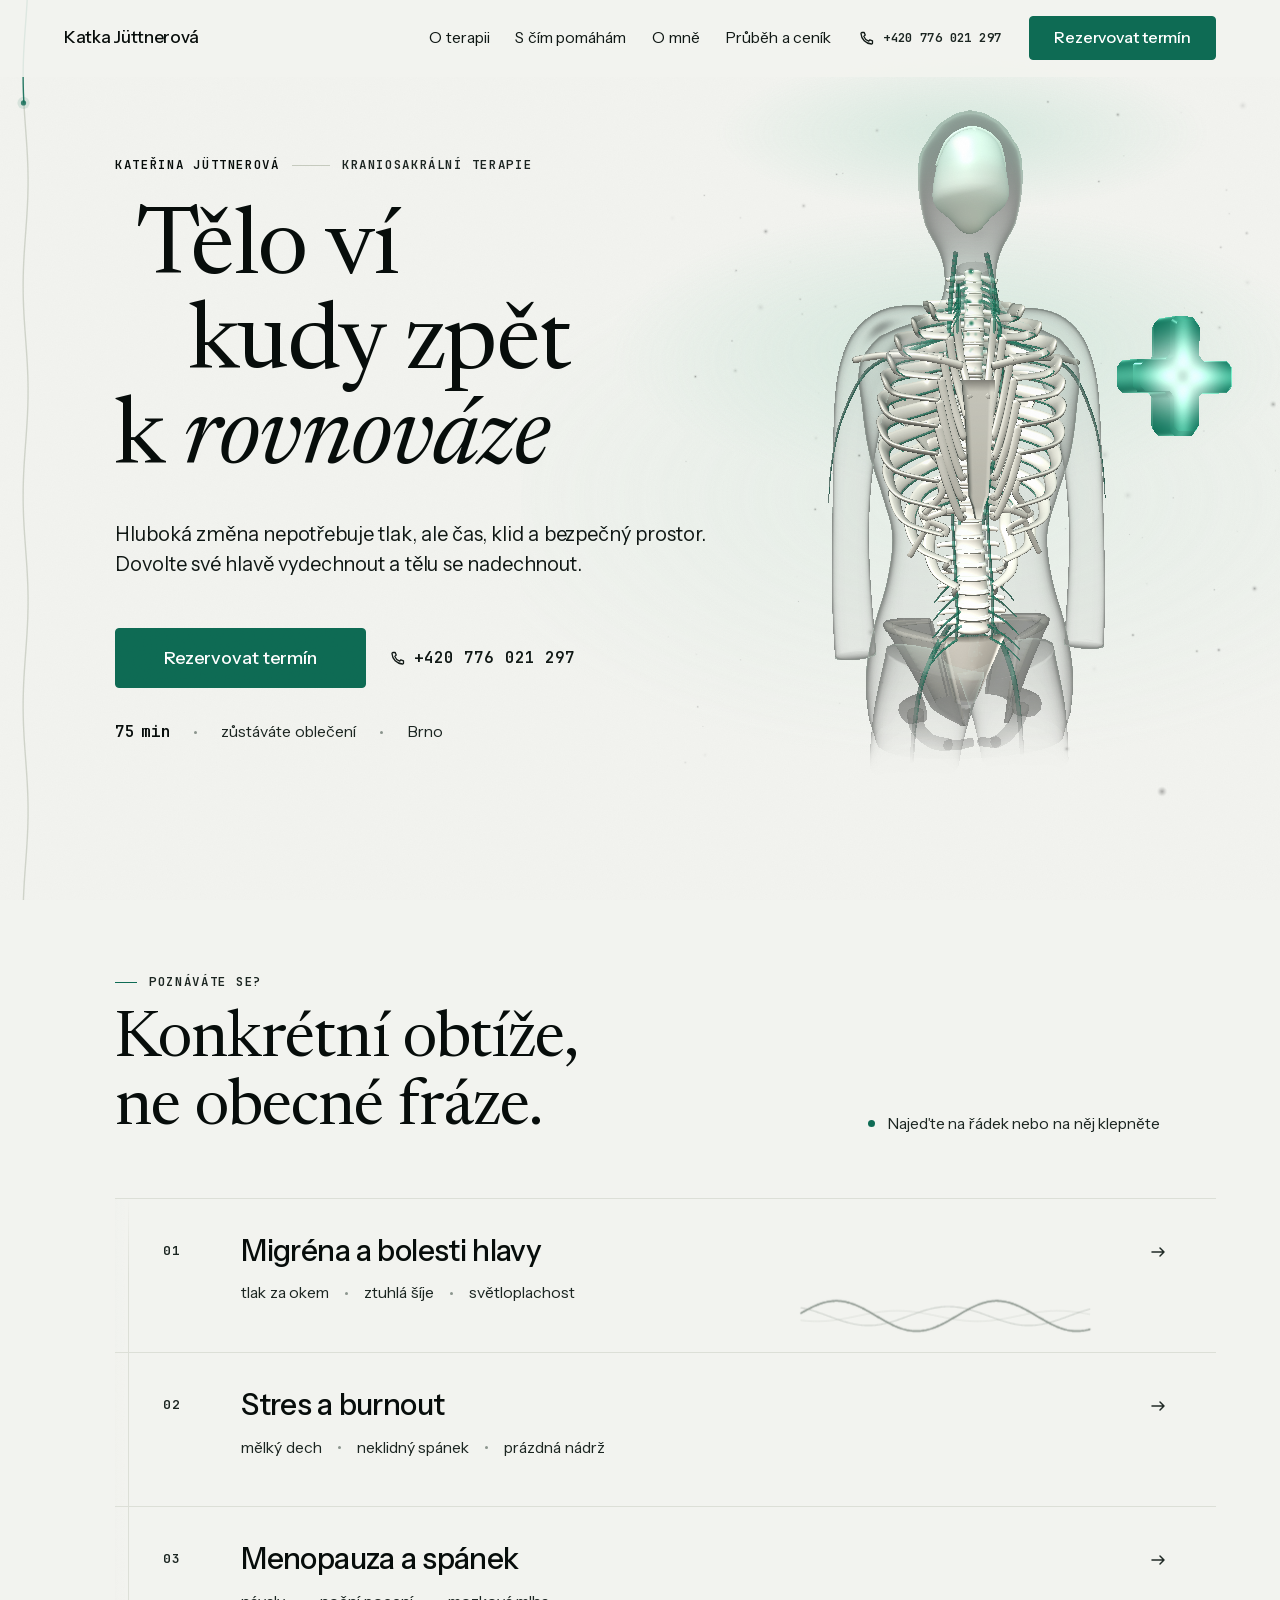
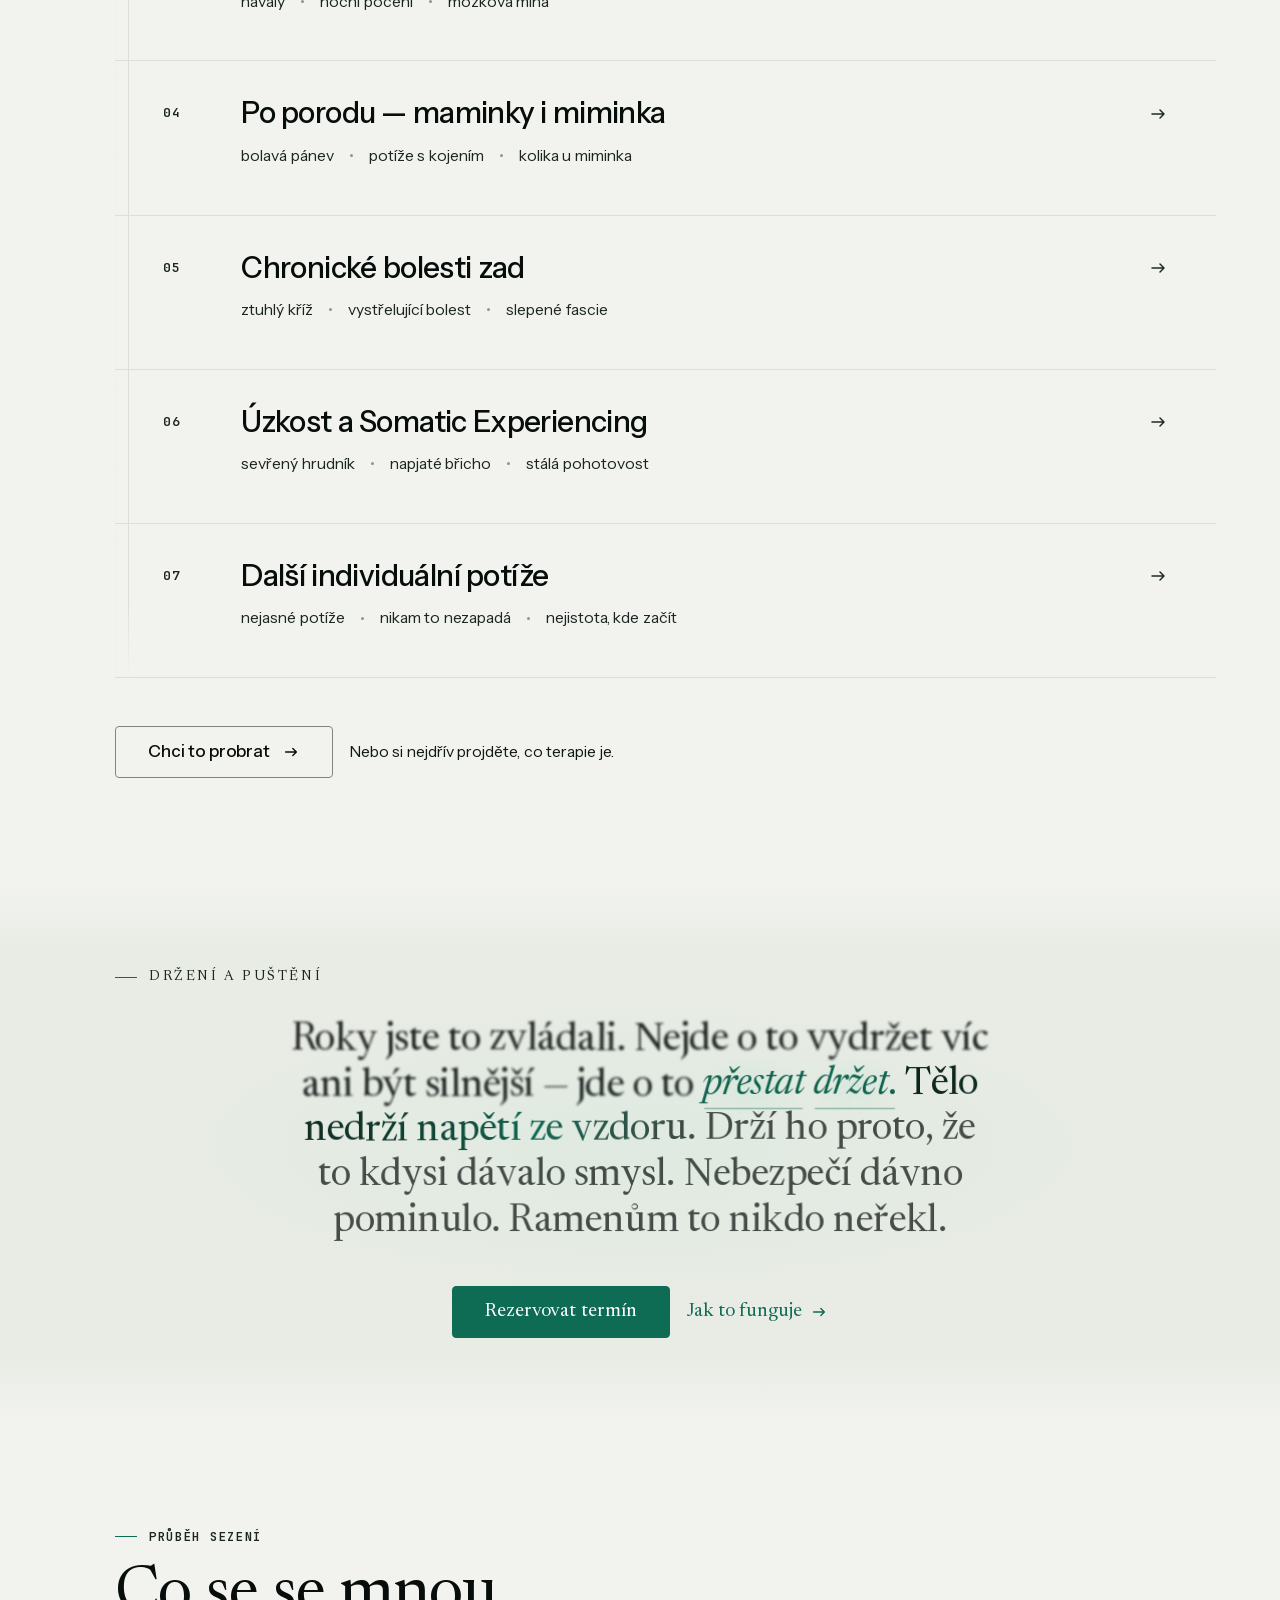
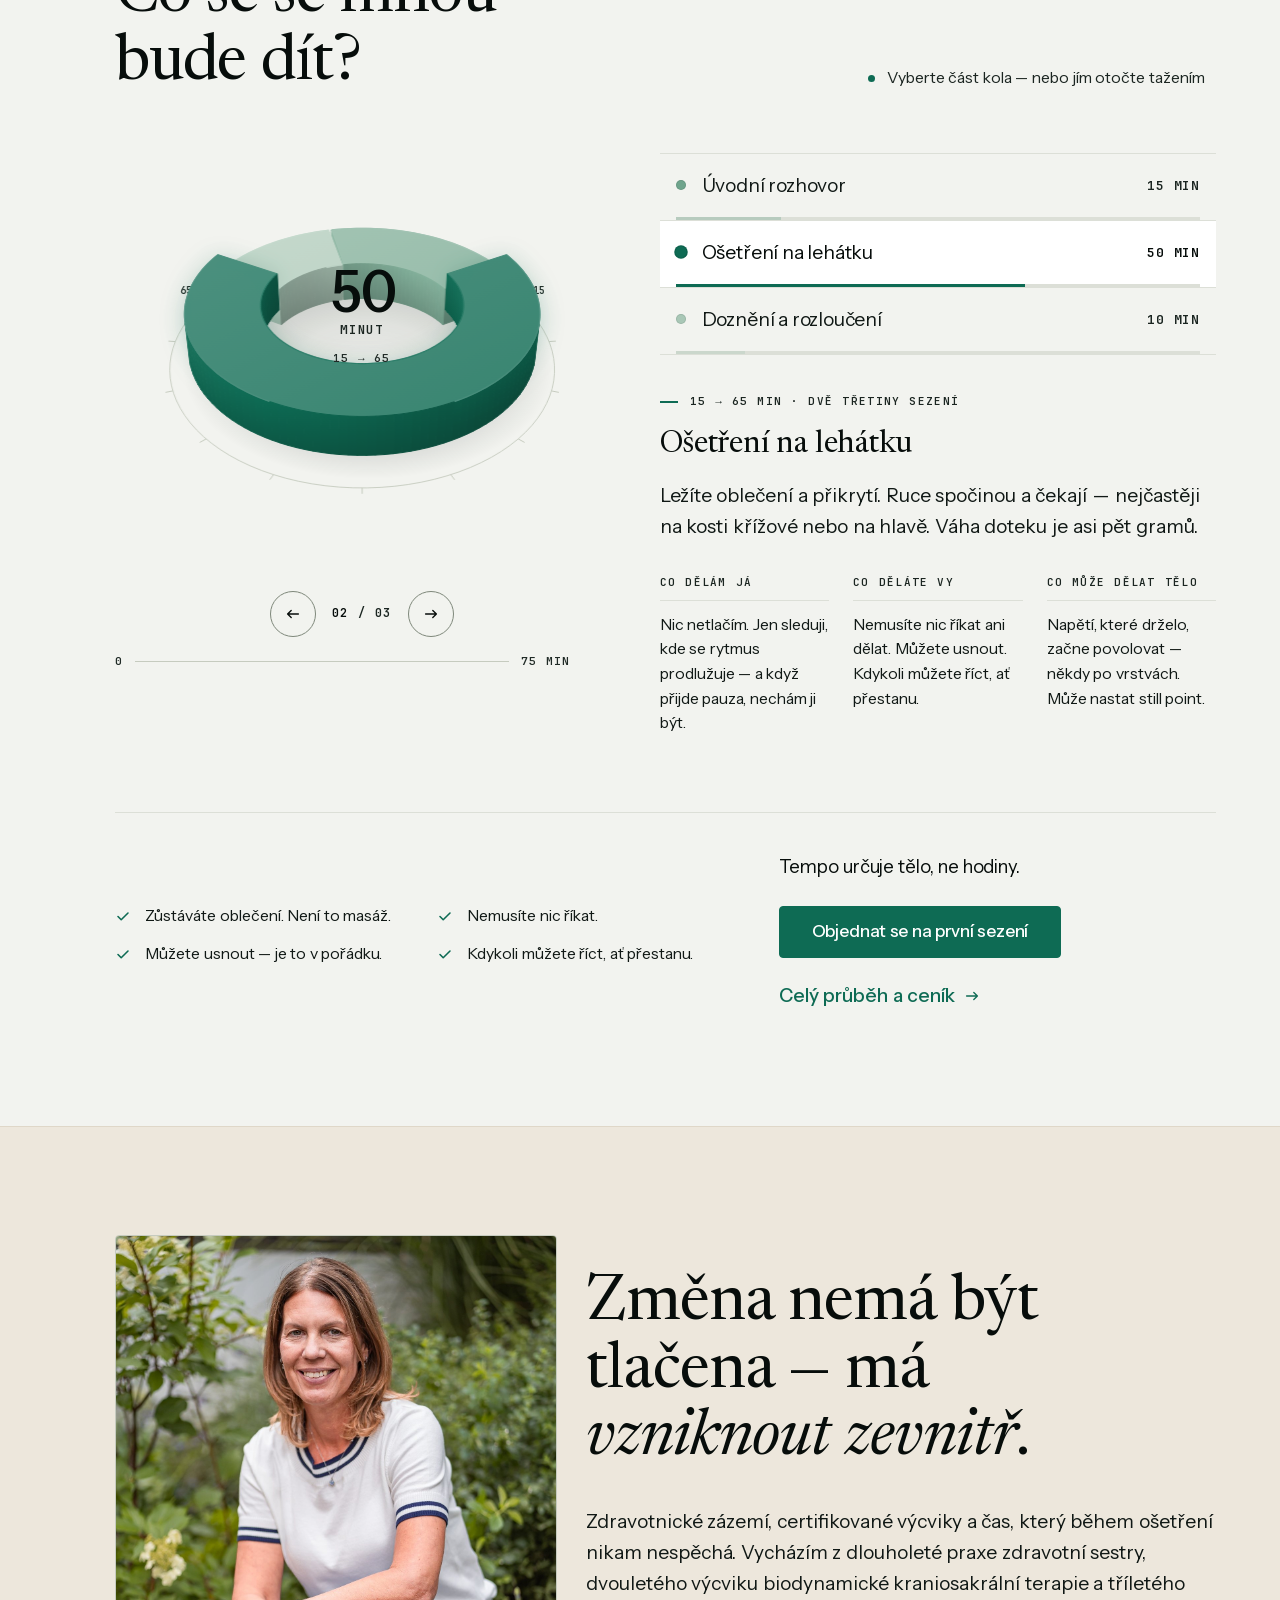
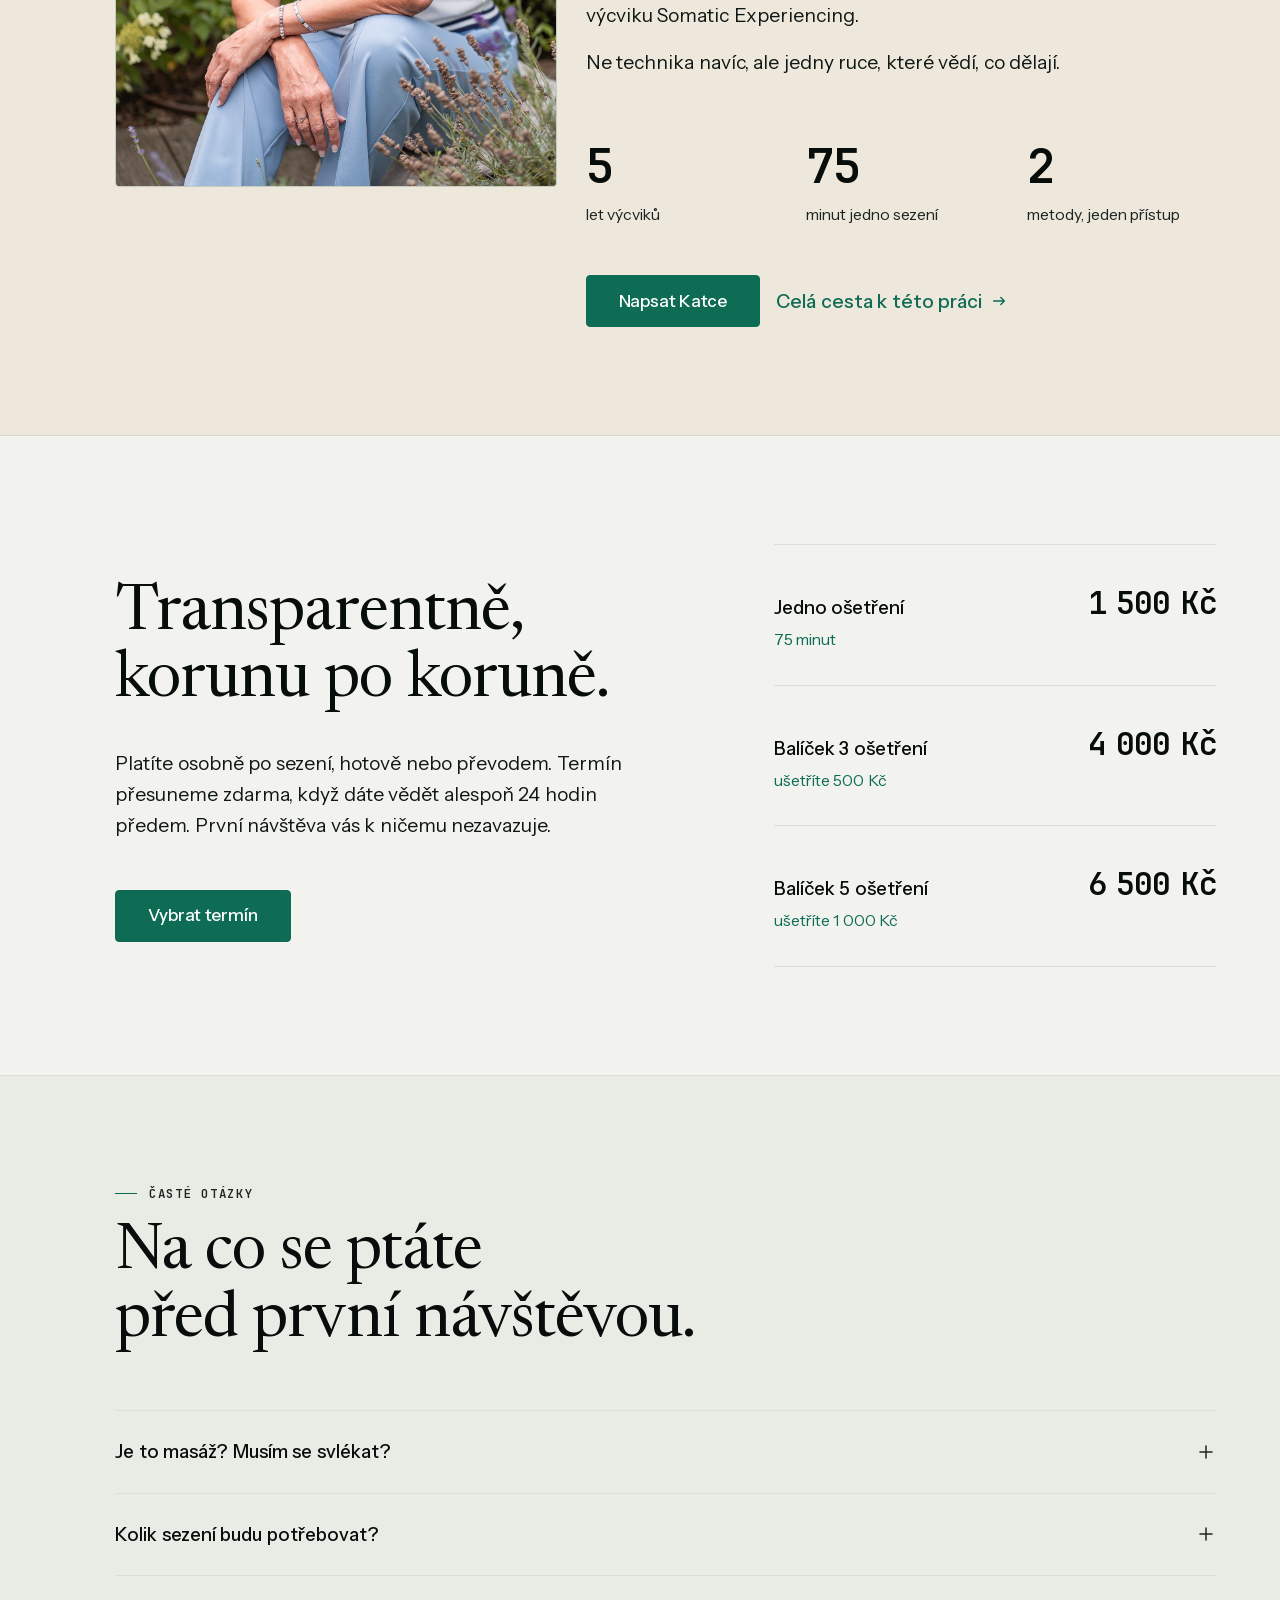
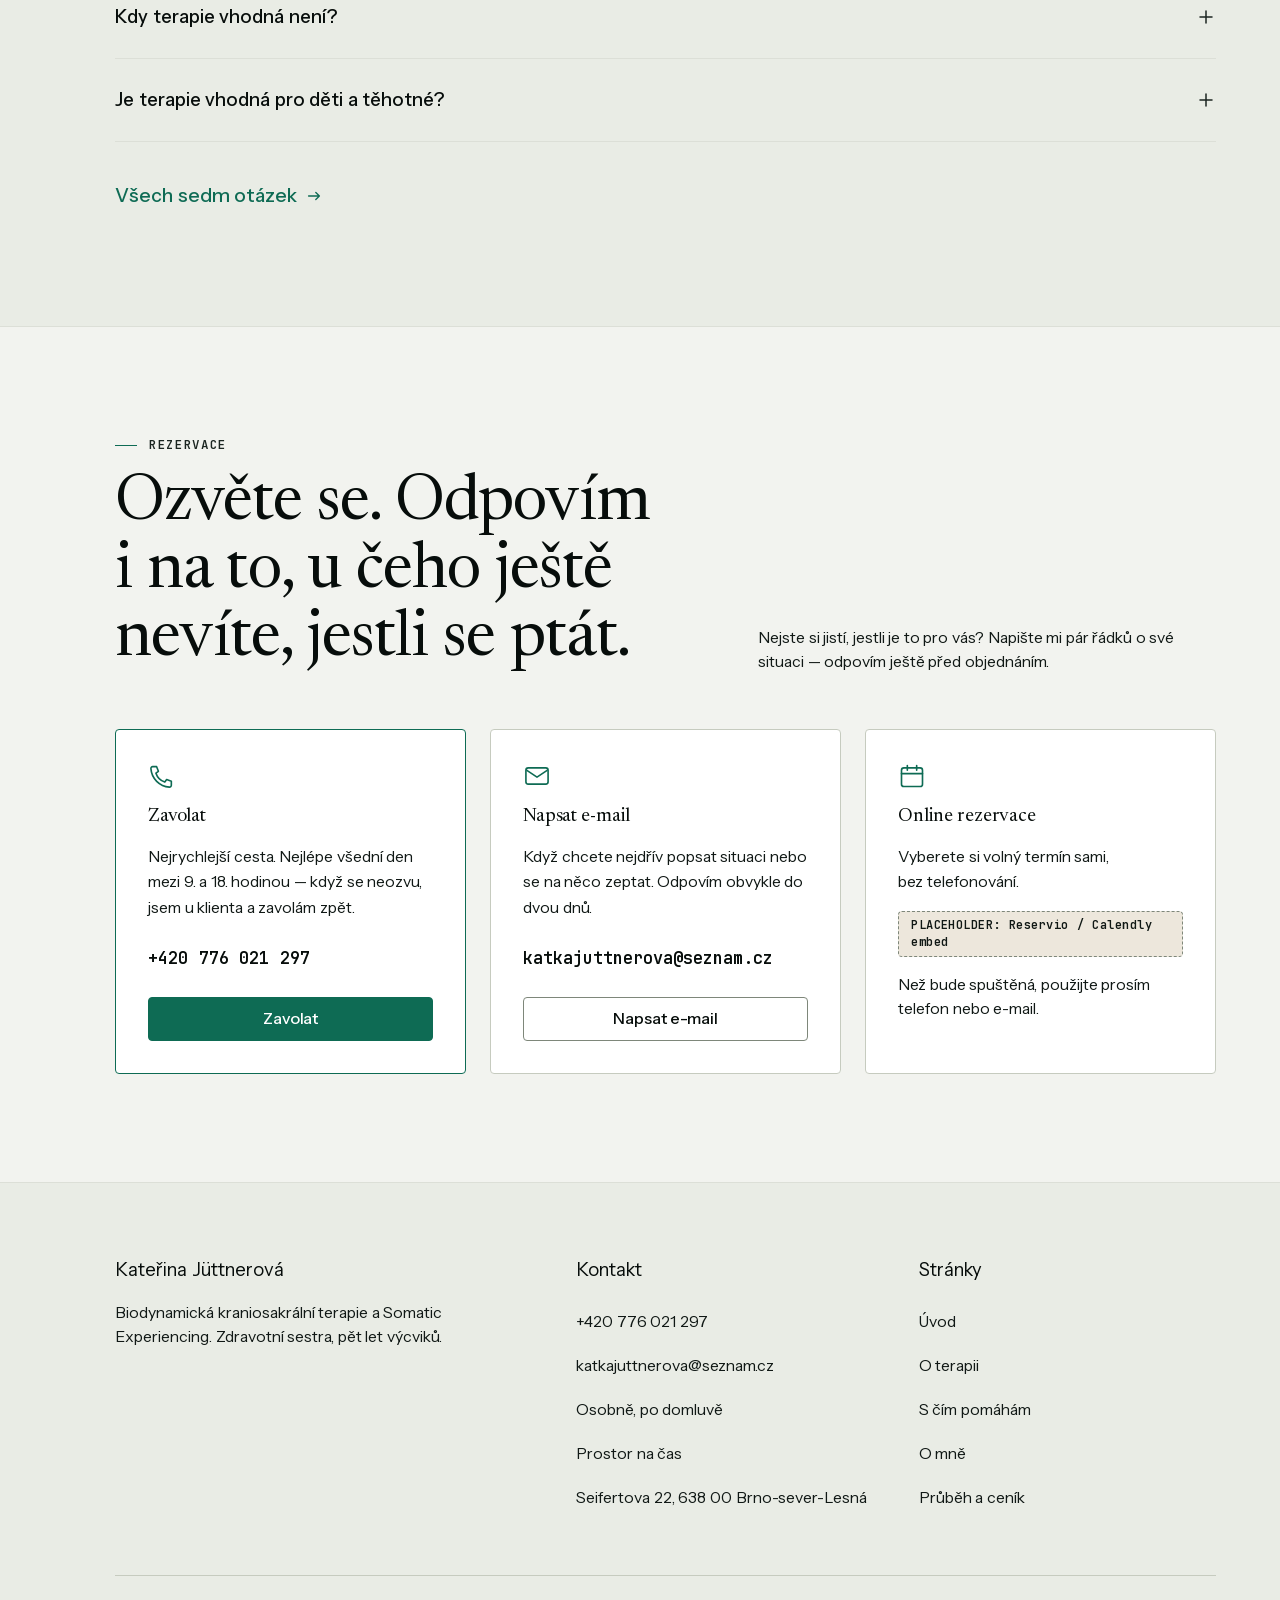
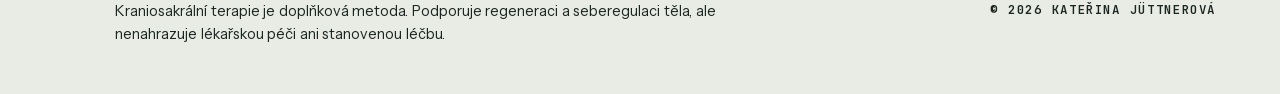
==== index.html @ 8b29a61a "popis změny" ====
<!doctype html>
<html lang="cs" class="no-js">
<head>
<meta charset="utf-8">
<meta name="viewport" content="width=device-width, initial-scale=1, viewport-fit=cover">
<title>Kraniosakrální terapie Brno — Kateřina Jüttnerová</title>
<meta name="description" content="Jemná kraniosakrální terapie a Somatic Experiencing. Zdravotní sestra s pětiletým výcvikem. 75 minut, 1 500 Kč, zůstáváte oblečení. Brno a okolí.">
<link rel="canonical" href="https://www.example.cz/">
<meta name="theme-color" content="#F2F3EF">

<meta property="og:type" content="website">
<meta property="og:locale" content="cs_CZ">
<meta property="og:title" content="Kraniosakrální terapie — Kateřina Jüttnerová">
<meta property="og:description" content="Jemná podpora nervového systému. 75 minut, v oblečení, bez spěchu. Zdravotnické zázemí a pět let výcviků.">
<meta property="og:image" content="assets/og.png">
<meta property="og:url" content="https://www.example.cz/">
<meta name="twitter:card" content="summary_large_image">

<link rel="icon" href="assets/favicon.svg" type="image/svg+xml">
<link rel="apple-touch-icon" href="assets/apple-touch-icon.png">

<link rel="preload" href="fonts/instrumentsans-var.woff2" as="font" type="font/woff2" crossorigin>
<link rel="preload" href="fonts/newsreader.woff2" as="font" type="font/woff2" crossorigin>
<!-- Postava v hero sekci stojí v prvním pohledu, takže se její
     dva skripty stahují už při parsování hlavičky — spustí je
     core.js hned (window.KJ_EAGER), ne až s ostatními moduly. -->
<link rel="preload" href="js/webgl/anatomy-mesh.js" as="script">
<link rel="preload" href="js/webgl/anatomy-3d.js" as="script">
<link rel="stylesheet" href="css/tokens.css">
<link rel="stylesheet" href="css/base.css">
<link rel="stylesheet" href="css/layout.css">
<link rel="stylesheet" href="css/components.css">
<link rel="stylesheet" href="css/modules.css">
<link rel="stylesheet" href="css/_l1.css">
<link rel="stylesheet" href="css/_l2.css">
<link rel="stylesheet" href="css/_l3.css">
<link rel="stylesheet" href="css/_l4.css">
<link rel="stylesheet" href="css/_l5.css">
<link rel="stylesheet" href="css/_l6.css">

<script>/* Skrytí pro animaci nasazujeme jen tam, kde je čím animovat.
   Když uživatel nechce pohyb, obsah se nikdy neskryje.
   Pojistka: kdyby se core.js nenačetl nebo cokoli spadlo,
   po 2 s masku strhneme natvrdo. Web bez efektu je pořád web,
   web bez textu není nic. core.js pojistku převezme. */
if(!matchMedia("(prefers-reduced-motion: reduce)").matches){
  document.documentElement.classList.add("js-anim");
  window.__kjRevealGuard=setTimeout(function(){document.documentElement.classList.remove("js-anim")},2000);
}</script>

<script>/* HERO: ŽÁDNÁ ZÁLOŽNÍ KRESBA V PRVNÍ VTEŘINĚ.
   V plátně hero sekce leží dvě verze postavy: prostorová (WebGL)
   a plochá kreslená (assets/nerve-figure.svg) pro prohlížeče
   bez WebGL a pro režim „omezit pohyb“. Kreslená je v HTML
   proto, aby stránka nikdy nebyla prázdná — jenže se tím taky
   stihla ukázat dřív, než se scéna rozběhla, a návštěvník
   viděl na první vteřinu jiný, jednodušší model.

   Když je WebGL k dispozici a uživatel pohyb chce, kresbu
   od začátku SCHOVÁME. Ukáže se jen tehdy, když se 3D scéna
   nepodaří — buď proto, že se přihlásí sama (giveUp), nebo
   proto, že do šesti vteřin nenaskočila. Šest vteřin je
   schválně hodně: lepší chvíli prázdné světelné pole než
   dva různé modely za sebou. */
(function(){
  var d=document.documentElement;
  if(matchMedia("(prefers-reduced-motion: reduce)").matches) return;
  if(!window.WebGLRenderingContext) return;
  d.classList.add("nerve-boot");
  window.__kjNerveGuard=setTimeout(function(){
    d.classList.remove("nerve-boot");
  },6000);
})();</script>

<script type="application/ld+json">
{
  "@context": "https://schema.org",
  "@type": "HealthAndBeautyBusiness",
  "name": "Kateřina Jüttnerová — kraniosakrální terapie",
  "description": "Biodynamická kraniosakrální terapie a Somatic Experiencing.",
  "telephone": "+420776021297",
  "email": "katkajuttnerova@seznam.cz",
  "priceRange": "1500–6500 Kč",
  "areaServed": { "@type": "City", "name": "Brno" },
  "founder": {
    "@type": "Person",
    "name": "Kateřina Jüttnerová",
    "jobTitle": "Kraniosakrální terapeutka, zdravotní sestra"
  },
  "makesOffer": [
    { "@type": "Offer", "name": "Jedno ošetření (75 minut)", "price": "1500", "priceCurrency": "CZK" },
    { "@type": "Offer", "name": "Balíček 3 ošetření", "price": "4000", "priceCurrency": "CZK" },
    { "@type": "Offer", "name": "Balíček 5 ošetření", "price": "6500", "priceCurrency": "CZK" }
  ]
}
</script>
</head>
<body>

<a class="skip" href="#obsah">Přeskočit na obsah</a>
<div class="grain" aria-hidden="true"></div>
<canvas class="breathline" data-breathline aria-hidden="true"></canvas>

<header class="nav" data-nav>
  <div class="wrap nav__inner">
    <a class="nav__brand" href="index.html">Katka Jüttnerová</a>
    <nav class="nav__links" aria-label="Hlavní navigace">
      <a class="nav__link" href="kraniosakralni-terapie.html">O&nbsp;terapii</a>
      <a class="nav__link" href="s-cim-pomaham.html">S&nbsp;čím pomáhám</a>
      <a class="nav__link" href="o-mne.html">O&nbsp;mně</a>
      <a class="nav__link" href="prubeh-a-cenik.html">Průběh a&nbsp;ceník</a>
    </nav>
    <a class="nav__tel" href="tel:+420776021297">
      <svg width="16" height="16" viewBox="0 0 16 16" fill="none" aria-hidden="true"><path d="M3 2.5h2.2l1 2.6L4.8 6.4a8 8 0 0 0 4.8 4.8l1.3-1.4 2.6 1V13a1 1 0 0 1-1.1 1A11 11 0 0 1 2 3.6 1 1 0 0 1 3 2.5Z" stroke="currentColor" stroke-width="1.3" stroke-linejoin="round"/></svg>
      <span class="mono mono--plain">+420&nbsp;776&nbsp;021&nbsp;297</span>
    </a>
    <a class="btn btn--primary btn--sm nav__cta" href="prubeh-a-cenik.html#objednani"><span>Rezervovat termín</span></a>
    <button class="nav__burger" data-burger aria-expanded="false" aria-controls="menu" aria-label="Otevřít menu">
      <svg width="24" height="24" viewBox="0 0 24 24" aria-hidden="true">
        <rect x="3" y="8" width="18" height="1.5" fill="currentColor"/>
        <rect x="3" y="15" width="18" height="1.5" fill="currentColor"/>
      </svg>
    </button>
  </div>
</header>

<div class="menu" id="menu" data-menu aria-hidden="true">
  <div class="wrap">
    <nav class="menu__list" aria-label="Hlavní navigace, mobilní">
      <a class="menu__link" href="index.html" aria-current="page">Úvod</a>
      <a class="menu__link" href="kraniosakralni-terapie.html">O&nbsp;terapii</a>
      <a class="menu__link" href="s-cim-pomaham.html">S&nbsp;čím pomáhám</a>
      <a class="menu__link" href="o-mne.html">O&nbsp;mně</a>
      <a class="menu__link" href="prubeh-a-cenik.html">Průběh a&nbsp;ceník</a>
    </nav>
    <div class="menu__meta">
      <a class="mono mono--plain" href="tel:+420776021297">+420&nbsp;776&nbsp;021&nbsp;297</a>
      <a class="mono mono--plain" href="mailto:katkajuttnerova@seznam.cz">katkajuttnerova@seznam.cz</a>
    </div>
  </div>
</div>

<main id="obsah">

  <!-- ══ 01 HERO ═══════════════════════════════════════════════
       Emoce: „Tohle je jiné.“  Práce: zaujmout, pojmenovat, CTA -->
  <section class="hero" data-theme-zone="tide">
    <div class="wrap wrap--rail hero__grid">
      <div class="hero__text">
        <p class="hero__sig" data-reveal>
          <span class="hero__sig-name">Kateřina Jüttnerová</span>
          <span class="hero__sig-sep" aria-hidden="true"></span>
          <span class="hero__sig-role">Kraniosakrální terapie</span>
        </p>
        <!-- Tři řádky, tři odsazení. Není to ozdoba: věta se
             odsazením nadechuje jako mluvené slovo a poslední
             řádek se vrací až za levý okraj prvního, takže
             „k rovnováze“ stojí nejdál vlevo — tam, kam se
             oko po pádu věty vrací.                            -->
        <h1 class="hero__title" data-reveal>
          <span class="line-mask hero__ln hero__ln--1"><span>Tělo ví</span></span>
          <span class="line-mask hero__ln hero__ln--2"><span>kudy zpět</span></span>
          <span class="line-mask hero__ln hero__ln--3"><span>k <em class="em">rovnováze</em></span></span>
        </h1>
        <p class="lede hero__lede" data-reveal data-reveal-delay="120">
          Hluboká změna nepotřebuje tlak, ale čas, klid a&nbsp;bezpečný prostor.
          Dovolte své hlavě vydechnout a&nbsp;tělu se nadechnout.
        </p>
        <div class="actions hero__actions" data-reveal data-reveal-delay="200">
          <a class="btn btn--primary btn--lg" href="prubeh-a-cenik.html#objednani"><span>Rezervovat termín</span></a>
          <a class="hero__phone" href="tel:+420776021297">
            <svg width="16" height="16" viewBox="0 0 16 16" fill="none" aria-hidden="true"><path d="M3 2.5h2.2l1 2.6L4.8 6.4a8 8 0 0 0 4.8 4.8l1.3-1.4 2.6 1V13a1 1 0 0 1-1.1 1A11 11 0 0 1 2 3.6 1 1 0 0 1 3 2.5Z" stroke="currentColor" stroke-width="1.3" stroke-linejoin="round"/></svg>
            +420&nbsp;776&nbsp;021&nbsp;297
          </a>
        </div>
        <ul class="facts small" data-reveal data-reveal-delay="280">
          <li><span class="num">75&nbsp;min</span></li>
          <li>zůstáváte oblečení</li>
          <li>Brno</li>
        </ul>
      </div>

      <div class="hero__scene">
        <div class="nerve" data-nerve data-mode="static">
          <canvas aria-hidden="true"></canvas>
          <!-- Haló kolem kříže. Kreslí ho stylopis, ne plátno:
               prstenec se má rozpínat i za hranu scény a v CSS
               to nic nestojí. Polohu mu každý snímek dopočítá
               anatomy-3d.js z promítnutého středu kříže. -->
          <span class="nerve__halo" data-nerve-halo aria-hidden="true"></span>
          <img class="nerve__svg" src="assets/nerve-figure.svg" width="520" height="908" decoding="async"
               alt="Schéma nervové soustavy: mícha v durálním tubu, tvrdá plena, hlavové nervy včetně bloudivého, sympatický kmen s ganglii, pleteň pažní a křížová, cauda equina a kost křížová.">
        </div>
      </div>
    </div>
  </section>

  <!-- ══ 02 POZNÁVÁTE SE? ═══════════════════════════════════════
       Emoce: „To jsem přesně já.“  Práce: zrcadlo, identifikace -->
  <!-- Plocha zůstává základní. Mělčinu (--surface-2) nese až
       sekce pod ní: dva stejné pruhy pod sebou by splynuly
       v jeden a předěl by zmizel. -->
  <section class="section" aria-labelledby="poznavate">
    <div class="wrap wrap--rail">
      <div class="section-head">
        <div class="section-head__title">
          <p class="eyebrow mono" data-reveal>Poznáváte se?</p>
          <h2 id="poznavate" data-reveal>
            <span class="line-mask"><span>Konkrétní obtíže,</span></span>
            <span class="line-mask"><span>ne obecné fráze.</span></span>
          </h2>
        </div>
        <div class="section-head__aside">
          <p class="hint" data-reveal><span class="hint__dot" aria-hidden="true"></span> Najeďte na řádek nebo na něj klepněte</p>
        </div>
      </div>

      <div class="hindex" data-help-index>
        <span class="hindex__rail" aria-hidden="true"><span class="hindex__dot"></span></span>
        <canvas class="hindex__sig" data-help-sig aria-hidden="true"></canvas>

        <a class="hrow" href="s-cim-pomaham.html#oblast-01" data-help-row="migrena" style="--row: var(--t-migrena)" data-reveal>
          <span class="hrow__no"><span class="hrow__roll"><span>01</span><span aria-hidden="true">01</span></span></span>
          <span class="hrow__body">
            <span class="hrow__title">Migréna a&nbsp;bolesti hlavy</span>
            <ul class="hrow__signs"><li>tlak za okem</li><li>ztuhlá šíje</li><li>světloplachost</li></ul>
            <span class="hrow__desc"><span>Uvolnění napětí v&nbsp;oblasti šíje, čelistí a&nbsp;lebky — a&nbsp;obnova plynulého proudění.</span></span>
          </span>
          <svg class="hrow__arrow" width="20" height="20" viewBox="0 0 20 20" fill="none" aria-hidden="true"><path d="M4 10h12M12 6l4 4-4 4" stroke="currentColor" stroke-width="1.5" stroke-linecap="round" stroke-linejoin="round"/></svg>
        </a>

        <a class="hrow" href="s-cim-pomaham.html#oblast-02" data-help-row="stres" style="--row: var(--t-stres)" data-reveal>
          <span class="hrow__no"><span class="hrow__roll"><span>02</span><span aria-hidden="true">02</span></span></span>
          <span class="hrow__body">
            <span class="hrow__title">Stres a&nbsp;burnout</span>
            <ul class="hrow__signs"><li>mělký dech</li><li>neklidný spánek</li><li>prázdná nádrž</li></ul>
            <span class="hrow__desc"><span>Dokončení zadržených stresových reakcí, návrat do režimu klidu a&nbsp;trávení.</span></span>
          </span>
          <svg class="hrow__arrow" width="20" height="20" viewBox="0 0 20 20" fill="none" aria-hidden="true"><path d="M4 10h12M12 6l4 4-4 4" stroke="currentColor" stroke-width="1.5" stroke-linecap="round" stroke-linejoin="round"/></svg>
        </a>

        <a class="hrow" href="s-cim-pomaham.html#oblast-03" data-help-row="menopauza" style="--row: var(--t-menopauza)" data-reveal>
          <span class="hrow__no"><span class="hrow__roll"><span>03</span><span aria-hidden="true">03</span></span></span>
          <span class="hrow__body">
            <span class="hrow__title">Menopauza a&nbsp;spánek</span>
            <ul class="hrow__signs"><li>návaly</li><li>noční pocení</li><li>mozková mlha</li></ul>
            <span class="hrow__desc"><span>Podpora v&nbsp;období hormonálních změn — spánek, návaly, vnitřní rovnováha.</span></span>
          </span>
          <svg class="hrow__arrow" width="20" height="20" viewBox="0 0 20 20" fill="none" aria-hidden="true"><path d="M4 10h12M12 6l4 4-4 4" stroke="currentColor" stroke-width="1.5" stroke-linecap="round" stroke-linejoin="round"/></svg>
        </a>

        <a class="hrow" href="s-cim-pomaham.html#oblast-04" data-help-row="poporodu" style="--row: var(--t-poporodu)" data-reveal>
          <span class="hrow__no"><span class="hrow__roll"><span>04</span><span aria-hidden="true">04</span></span></span>
          <span class="hrow__body">
            <span class="hrow__title">Po porodu — maminky i&nbsp;miminka</span>
            <ul class="hrow__signs"><li>bolavá pánev</li><li>potíže s&nbsp;kojením</li><li>kolika u&nbsp;miminka</li></ul>
            <span class="hrow__desc"><span>Jemná regenerace pánve a&nbsp;celého těla — pro maminky i&nbsp;novorozence.</span></span>
          </span>
          <svg class="hrow__arrow" width="20" height="20" viewBox="0 0 20 20" fill="none" aria-hidden="true"><path d="M4 10h12M12 6l4 4-4 4" stroke="currentColor" stroke-width="1.5" stroke-linecap="round" stroke-linejoin="round"/></svg>
        </a>

        <a class="hrow" href="s-cim-pomaham.html#oblast-05" data-help-row="zada" style="--row: var(--t-zada)" data-reveal>
          <span class="hrow__no"><span class="hrow__roll"><span>05</span><span aria-hidden="true">05</span></span></span>
          <span class="hrow__body">
            <span class="hrow__title">Chronické bolesti zad</span>
            <ul class="hrow__signs"><li>ztuhlý kříž</li><li>vystřelující bolest</li><li>slepené fascie</li></ul>
            <span class="hrow__desc"><span>Rozpuštění usazeného napětí ve fasciích podél celé páteře.</span></span>
          </span>
          <svg class="hrow__arrow" width="20" height="20" viewBox="0 0 20 20" fill="none" aria-hidden="true"><path d="M4 10h12M12 6l4 4-4 4" stroke="currentColor" stroke-width="1.5" stroke-linecap="round" stroke-linejoin="round"/></svg>
        </a>

        <a class="hrow" href="s-cim-pomaham.html#oblast-06" data-help-row="uzkost" style="--row: var(--t-uzkost)" data-reveal>
          <span class="hrow__no"><span class="hrow__roll"><span>06</span><span aria-hidden="true">06</span></span></span>
          <span class="hrow__body">
            <span class="hrow__title">Úzkost a&nbsp;Somatic Experiencing</span>
            <ul class="hrow__signs"><li>sevřený hrudník</li><li>napjaté břicho</li><li>stálá pohotovost</li></ul>
            <span class="hrow__desc"><span>Propojení kraniosakrální terapie s&nbsp;prací na nervovém systému a&nbsp;traumatu.</span></span>
          </span>
          <svg class="hrow__arrow" width="20" height="20" viewBox="0 0 20 20" fill="none" aria-hidden="true"><path d="M4 10h12M12 6l4 4-4 4" stroke="currentColor" stroke-width="1.5" stroke-linecap="round" stroke-linejoin="round"/></svg>
        </a>

        <a class="hrow" href="s-cim-pomaham.html#oblast-07" data-help-row="dalsi" style="--row: var(--t-dalsi)" data-reveal>
          <span class="hrow__no"><span class="hrow__roll"><span>07</span><span aria-hidden="true">07</span></span></span>
          <span class="hrow__body">
            <span class="hrow__title">Další individuální potíže</span>
            <ul class="hrow__signs"><li>nejasné potíže</li><li>nikam to nezapadá</li><li>nejistota, kde začít</li></ul>
            <span class="hrow__desc"><span>Když se to nedá zařadit — projdeme to spolu a&nbsp;najdeme, kde začít.</span></span>
          </span>
          <svg class="hrow__arrow" width="20" height="20" viewBox="0 0 20 20" fill="none" aria-hidden="true"><path d="M4 10h12M12 6l4 4-4 4" stroke="currentColor" stroke-width="1.5" stroke-linecap="round" stroke-linejoin="round"/></svg>
        </a>

      </div>

      <div class="actions" style="margin-top: var(--s-7)" data-reveal>
        <a class="btn btn--ghost btn--on-surface" href="s-cim-pomaham.html"><span>Chci to probrat</span>
          <svg width="18" height="18" viewBox="0 0 20 20" fill="none" aria-hidden="true"><path d="M4 10h12M12 6l4 4-4 4" stroke="currentColor" stroke-width="1.5" stroke-linecap="round" stroke-linejoin="round"/></svg>
        </a>
        <p class="small" style="color: var(--ink-2); margin: 0">Nebo si nejdřív projděte, co terapie je.</p>
      </div>
    </div>
  </section>

  <!-- ══ 03 PŘEDĚL: DRŽENÍ A PUŠTĚNÍ ══════════════════════
       Emoce: „To je přesně můj život — a tohle chci.“

       Jediná přechodová sekce úvodní stránky: mělká voda
       (--surface-2) mezi rejstříkem obtíží nad ní a kolem sezení
       pod ní. Nádech mezi dvěma ovládacími panely.

       JEDNO PÍSMO, JEDEN ODSTAVEC. Dřív tu stál úzký výrok ve třech
       řádcích a pod ním čtyři odstavce, každý v jiném stupni —
       šest typografických hlasů na jedné obrazovce a sekce vysoká
       jako dvě. Teď je to JEDEN široký odstavec sázený Newsreaderem
       od prvního po poslední písmeno: nic nešeptá, nic nekřičí,
       a sekce se vejde do jednoho pohledu.

       CO DĚLÁ SAZBA. Věta drží a pak povolí — doslova.
       Slova jsou před příchodem vlny sevřená (stažená, povytažená
       nahoru), vlna je po písmenech rozsvítí — a slova první věty
       pak jedno po druhém sednou níž, rozevřou se a změknou
       do neostra. Svítit zůstane „přestat držet“ a všechno,
       co po něm následuje. Každé puštěné slovo udělá pod sazbou
       kruh na vodě — viz js/modules/say.js. -->
  <section class="section band band--say" aria-labelledby="posun">
    <div class="wrap wrap--rail">
      <div class="creed__top">
        <p class="eyebrow" data-reveal>Držení a&nbsp;puštění</p>
      </div>
    </div>

    <!-- VÝROK PŘES CELOU ŠÍŘKU.
         Nestojí v mřížce dvanácti sloupců a nemá odsazení o pruh
         linky dechu: je to jediná věc, kterou má člověk z předělu
         odnést, a stojí tedy sama uprostřed stránky.

         Každé slovo je vlastní prvek, protože jím prochází vlna.
         Bez skriptu je to normálně vysázený odstavec a nikdo
         nepozná rozdíl. -->
    <div class="wrap say-wrap">
      <h2 class="say" id="posun" data-say>
        <span class="say__w">Roky</span>
        <span class="say__w">jste</span>
        <span class="say__w">to</span>
        <span class="say__w">zvládali.</span>
        <span class="say__w">Nejde</span>
        <span class="say__w">o&nbsp;to</span>
        <span class="say__w">vydržet</span>
        <span class="say__w">víc</span>
        <span class="say__w">ani</span>
        <span class="say__w">být</span>
        <span class="say__w">silnější</span>
        <span class="say__w">—</span>
        <span class="say__w">jde</span>
        <span class="say__w">o&nbsp;to</span>
        <span class="say__w say__w--key"><em class="em">přestat</em></span>
        <span class="say__w say__w--key"><em class="em">držet</em>.</span>
        <span class="say__w">Tělo</span>
        <span class="say__w">nedrží</span>
        <span class="say__w">napětí</span>
        <span class="say__w">ze&nbsp;vzdoru.</span>
        <span class="say__w">Drží</span>
        <span class="say__w">ho</span>
        <span class="say__w">proto,</span>
        <span class="say__w">že</span>
        <span class="say__w">to</span>
        <span class="say__w">kdysi</span>
        <span class="say__w">dávalo</span>
        <span class="say__w">smysl.</span>
        <span class="say__w">Nebezpečí</span>
        <span class="say__w">dávno</span>
        <span class="say__w">pominulo.</span>
        <span class="say__w">Ramenům</span>
        <span class="say__w">to</span>
        <span class="say__w">nikdo</span>
        <span class="say__w">neřekl.</span>
      </h2>

      <!-- Patka. Poslední věta výroku už nic nežádá, takže tlačítko
           nemusí křičet — stojí prostě tam, kde sazba doměla. -->
      <div class="creed__foot">
        <div class="actions" data-reveal>
          <a class="btn btn--primary" href="prubeh-a-cenik.html#objednani"><span>Rezervovat termín</span></a>
          <a class="link-arrow" href="kraniosakralni-terapie.html">Jak to funguje
            <svg width="18" height="18" viewBox="0 0 20 20" fill="none" aria-hidden="true"><path d="M4 10h12M12 6l4 4-4 4" stroke="currentColor" stroke-width="1.5" stroke-linecap="round" stroke-linejoin="round"/></svg>
          </a>
        </div>
      </div>
    </div>
  </section>

  <!-- ══ 05 CO VÁS ČEKÁ ═════════════════════════════════════════
       Emoce: „Nemám se čeho bát.“  Práce: odbourat strach z neznáma

       Dřív tu stál ciferník: kolo, po kterém jezdil ukazatel,
       tlačítko „Přehrát sezení“ a posuvník na sedmdesát pět
       minut. Byly s tím dva problémy.

       Za prvé se rozjížděl SÁM. Kdo přišel na sekci, viděl
       pohyb, který si nevyžádal, a než stačil přečíst první
       odstavec, text se pod rukama přepnul. Automat, který
       předběhne čtenáře, není ukázka — je to rušení.

       Za druhé se dal chytit KDEKOLI. Sedmdesát pět poloh na
       kruhu vypadá jako přesnost, ale odpovědi jsou tři.
       Kdo hledá, co ho čeká, potřebuje tři odpovědi, ne
       sedmdesát pět mezistavů.

       Teď je to totéž kolo jako v kapitole Průběh — týž
       renderer, tři výseče, tři panely. Nic se nehýbe samo,
       vybírá se kliknutím do výseče, do řádku legendy, šipkami
       pod kolem nebo klávesnicí. Kolem se dá otáčet tažením,
       ale vybrat jde jen jedna ze tří částí. -->
  <section class="section" aria-labelledby="cekavas">
    <div class="wrap wrap--rail">
      <div class="section-head">
        <div class="section-head__title">
          <p class="eyebrow mono" data-reveal>Průběh sezení</p>
          <h2 id="cekavas" data-reveal>
            <span class="line-mask"><span>Co se se mnou</span></span>
            <span class="line-mask"><span>bude dít?</span></span>
          </h2>
        </div>
        <div class="section-head__aside">
          <p class="hint" data-reveal><span class="hint__dot" aria-hidden="true"></span> Vyberte část kola — nebo jím otočte tažením</p>
        </div>
      </div>

      <div class="wheel" data-wheel data-reveal>

        <!-- ---------- prostorový graf ---------- -->
        <div class="wheel__stage">
          <div class="wheel__disc" data-wheel-disc>
            <canvas data-wheel-canvas aria-hidden="true"></canvas>
            <div class="wheel__core" aria-hidden="true">
              <span class="wheel__core-num" data-wheel-num>50</span>
              <span class="wheel__core-unit mono">minut</span>
              <span class="wheel__core-span mono" data-wheel-span>15 → 65</span>
            </div>
          </div>

          <!-- Ovládání POD kolem. Šipky a odečet „02 / 03“ jsou
               tu proto, aby bylo na první pohled vidět, že se
               přepíná — a kolik částí vůbec je. Bez nich vypadá
               kolo jako obrázek. -->
          <div class="wheel__nav">
            <button class="wheel__btn" type="button" data-wheel-step="-1" aria-label="Předchozí část sezení">
              <svg width="18" height="18" viewBox="0 0 20 20" fill="none" aria-hidden="true"><path d="M16 10H4m4-4-4 4 4 4" stroke="currentColor" stroke-width="1.5" stroke-linecap="round" stroke-linejoin="round"/></svg>
            </button>
            <p class="wheel__count mono" data-wheel-count aria-hidden="true"><span>02</span> / 03</p>
            <button class="wheel__btn" type="button" data-wheel-step="1" aria-label="Další část sezení">
              <svg width="18" height="18" viewBox="0 0 20 20" fill="none" aria-hidden="true"><path d="M4 10h12m-4-4 4 4-4 4" stroke="currentColor" stroke-width="1.5" stroke-linecap="round" stroke-linejoin="round"/></svg>
            </button>
          </div>

          <p class="wheel__scale mono" aria-hidden="true">
            <span>0</span><span class="wheel__scale-line"></span><span>75 min</span>
          </p>
        </div>

        <!-- ---------- ovládání a text ---------- -->
        <div class="wheel__panel">

          <div class="wheel__legend" role="tablist" aria-label="Části sezení">
            <button class="wseg" type="button" role="tab" id="ktab-1"
                    aria-controls="kpan-1" aria-selected="false" tabindex="-1"
                    data-wheel-tab="0" style="--seg: var(--seg-1)">
              <span class="wseg__mark" aria-hidden="true"></span>
              <span class="wseg__name">Úvodní rozhovor</span>
              <span class="wseg__min mono">15&nbsp;min</span>
              <span class="wseg__meter" aria-hidden="true"><i style="--w: 20%"></i></span>
            </button>
            <button class="wseg" type="button" role="tab" id="ktab-2"
                    aria-controls="kpan-2" aria-selected="true"
                    data-wheel-tab="1" style="--seg: var(--seg-2)">
              <span class="wseg__mark" aria-hidden="true"></span>
              <span class="wseg__name">Ošetření na&nbsp;lehátku</span>
              <span class="wseg__min mono">50&nbsp;min</span>
              <span class="wseg__meter" aria-hidden="true"><i style="--w: 66.7%"></i></span>
            </button>
            <button class="wseg" type="button" role="tab" id="ktab-3"
                    aria-controls="kpan-3" aria-selected="false" tabindex="-1"
                    data-wheel-tab="2" style="--seg: var(--seg-3)">
              <span class="wseg__mark" aria-hidden="true"></span>
              <span class="wseg__name">Doznění a&nbsp;rozloučení</span>
              <span class="wseg__min mono">10&nbsp;min</span>
              <span class="wseg__meter" aria-hidden="true"><i style="--w: 13.3%"></i></span>
            </button>
          </div>

          <!-- ---------- část 1 ---------- -->
          <div class="wpan" id="kpan-1" role="tabpanel" aria-labelledby="ktab-1"
               data-wheel-panel="0" style="--seg: var(--seg-1)">
            <p class="wpan__range mono">0&nbsp;→&nbsp;15 min · pětina sezení</p>
            <h3 class="wpan__title">Úvodní rozhovor</h3>
            <p class="wpan__lede">Sedneme si. Beze spěchu si řekneme, s&nbsp;čím přicházíte
              a&nbsp;co budu dělat. Nic se nesvléká a&nbsp;nevyplňují se žádné formuláře.</p>

            <dl class="wcols">
              <div class="wcol">
                <dt>Co dělám já</dt>
                <dd>Ptám se, s&nbsp;čím přicházíte a&nbsp;co se dělo od&nbsp;minula. Vysvětlím, čeho se dotknu.</dd>
              </div>
              <div class="wcol">
                <dt>Co děláte vy</dt>
                <dd>Řeknete, co vás trápí — klidně i&nbsp;to, co zní hloupě. Můžete říct, kam se dotýkat nechcete.</dd>
              </div>
              <div class="wcol">
                <dt>Co může dělat tělo</dt>
                <dd>Ještě je v&nbsp;pohotovosti. To je v&nbsp;pořádku — teprve se rozhoduje, jestli je tu bezpečno.</dd>
              </div>
            </dl>
          </div>

          <!-- ---------- část 2 ---------- -->
          <div class="wpan" id="kpan-2" role="tabpanel" aria-labelledby="ktab-2"
               data-wheel-panel="1" style="--seg: var(--seg-2)">
            <p class="wpan__range mono">15&nbsp;→&nbsp;65 min · dvě třetiny sezení</p>
            <h3 class="wpan__title">Ošetření na&nbsp;lehátku</h3>
            <p class="wpan__lede">Ležíte oblečení a&nbsp;přikrytí. Ruce spočinou a&nbsp;čekají —
              nejčastěji na&nbsp;kosti křížové nebo na&nbsp;hlavě. Váha doteku je asi pět gramů.</p>

            <dl class="wcols">
              <div class="wcol">
                <dt>Co dělám já</dt>
                <dd>Nic netlačím. Jen sleduji, kde se rytmus prodlužuje — a&nbsp;když přijde pauza, nechám ji být.</dd>
              </div>
              <div class="wcol">
                <dt>Co děláte vy</dt>
                <dd>Nemusíte nic říkat ani dělat. Můžete usnout. Kdykoli můžete říct, ať přestanu.</dd>
              </div>
              <div class="wcol">
                <dt>Co může dělat tělo</dt>
                <dd>Napětí, které drželo, začne povolovat — někdy po&nbsp;vrstvách. Může nastat still point.</dd>
              </div>
            </dl>
          </div>

          <!-- ---------- část 3 ---------- -->
          <div class="wpan" id="kpan-3" role="tabpanel" aria-labelledby="ktab-3"
               data-wheel-panel="2" style="--seg: var(--seg-3)">
            <p class="wpan__range mono">65&nbsp;→&nbsp;75 min · závěr</p>
            <h3 class="wpan__title">Doznění a&nbsp;rozloučení</h3>
            <p class="wpan__lede">Nikdo vás nikam nežene. Vrátíte se vlastním tempem
              a&nbsp;pak si řekneme, co se dělo a&nbsp;co dává smysl dál.</p>

            <dl class="wcols">
              <div class="wcol">
                <dt>Co dělám já</dt>
                <dd>Nechávám vám čas, nikdo vás nebudí. Pak si řekneme, co dává smysl dál.</dd>
              </div>
              <div class="wcol">
                <dt>Co děláte vy</dt>
                <dd>Ležíte, dokud potřebujete, a&nbsp;vstáváte pomalu. Sdílíte, co jste vnímali — nebo mlčíte.</dd>
              </div>
              <div class="wcol">
                <dt>Co může dělat tělo</dt>
                <dd>Ukládá si, co se stalo. Bývá těžké a&nbsp;teplé a&nbsp;doznívá ještě několik dní.</dd>
              </div>
            </dl>
          </div>

        </div>
      </div>

      <!-- ---------- co platí po celou dobu ---------- -->
      <div class="wheel__foot">
        <ul class="wheel__assure" data-reveal>
          <li><svg width="16" height="16" viewBox="0 0 16 16" fill="none" aria-hidden="true"><path d="M3 8.5l3.2 3.2L13 5" stroke="currentColor" stroke-width="1.6" stroke-linecap="round" stroke-linejoin="round"/></svg> Zůstáváte oblečení. Není to masáž.</li>
          <li><svg width="16" height="16" viewBox="0 0 16 16" fill="none" aria-hidden="true"><path d="M3 8.5l3.2 3.2L13 5" stroke="currentColor" stroke-width="1.6" stroke-linecap="round" stroke-linejoin="round"/></svg> Nemusíte nic říkat.</li>
          <li><svg width="16" height="16" viewBox="0 0 16 16" fill="none" aria-hidden="true"><path d="M3 8.5l3.2 3.2L13 5" stroke="currentColor" stroke-width="1.6" stroke-linecap="round" stroke-linejoin="round"/></svg> Můžete usnout — je to v&nbsp;pořádku.</li>
          <li><svg width="16" height="16" viewBox="0 0 16 16" fill="none" aria-hidden="true"><path d="M3 8.5l3.2 3.2L13 5" stroke="currentColor" stroke-width="1.6" stroke-linecap="round" stroke-linejoin="round"/></svg> Kdykoli můžete říct, ať přestanu.</li>
        </ul>
        <div class="wheel__cta">
          <p class="wheel__claim" data-reveal>Tempo určuje tělo, ne&nbsp;hodiny.</p>
          <div class="actions" data-reveal>
            <a class="btn btn--primary" href="prubeh-a-cenik.html#objednani"><span>Objednat se na první sezení</span></a>
            <a class="link-arrow" href="prubeh-a-cenik.html">Celý průběh a&nbsp;ceník
              <svg width="18" height="18" viewBox="0 0 20 20" fill="none" aria-hidden="true"><path d="M4 10h12M12 6l4 4-4 4" stroke="currentColor" stroke-width="1.5" stroke-linecap="round" stroke-linejoin="round"/></svg>
            </a>
          </div>
        </div>
      </div>
    </div>
  </section>

  <!-- ══ 06 KDO SE VÁS DOTÝKÁ ═══════════════════════════════════
       Emoce: „Tomuhle člověku věřím.“
       Jediná písková plocha na webu — tady je na něm člověk. -->
  <section class="section sand-in" aria-labelledby="katka">
    <div class="wrap wrap--rail">
      <div class="grid">
        <div class="c1-5" data-reveal>
          <figure class="photo photo--4x5">
            <!-- FOTOGRAFIE 01 — portrét 4:5 → assets/katka-portret.jpg. Brief v README.md. -->
            <img src="assets/katka-portret.jpg"
                 alt="Kateřina Jüttnerová sedí v zahradě mezi kvetoucími keři"
                 width="1200" height="1500" loading="lazy" decoding="async">
          </figure>
        </div>

        <div class="c6-12">
          <p class="eyebrow mono" data-reveal>Kdo se vás dotýká</p>
          <h2 id="katka" data-reveal>
            <span class="line-mask"><span>Změna nemá být</span></span>
            <span class="line-mask"><span>tlačena — má</span></span>
            <span class="line-mask"><span><em class="em">vzniknout zevnitř</em>.</span></span>
          </h2>
          <p style="margin-top: var(--s-6)" data-reveal>
            Zdravotnické zázemí, certifikované výcviky a&nbsp;čas, který během ošetření
            nikam nespěchá. Vycházím z&nbsp;dlouholeté praxe zdravotní sestry, dvouletého
            výcviku biodynamické kraniosakrální terapie a&nbsp;tříletého výcviku
            Somatic Experiencing.
          </p>
          <p style="margin-top: var(--s-4)" data-reveal>
            Ne technika navíc, ale jedny ruce, které vědí, co dělají.
          </p>

          <dl class="stats" style="margin-top: var(--s-8)" data-reveal>
            <div><dt class="num">5</dt><dd>let výcviků</dd></div>
            <div><dt class="num">75</dt><dd>minut jedno sezení</dd></div>
            <div><dt class="num">2</dt><dd>metody, jeden přístup</dd></div>
          </dl>

          <div class="actions" style="margin-top: var(--s-7)" data-reveal>
            <a class="btn btn--primary" href="mailto:katkajuttnerova@seznam.cz?subject=Dotaz%20z%20webu"><span>Napsat Katce</span></a>
            <a class="link-arrow" href="o-mne.html">Celá cesta k&nbsp;této práci
              <svg width="18" height="18" viewBox="0 0 20 20" fill="none" aria-hidden="true"><path d="M4 10h12M12 6l4 4-4 4" stroke="currentColor" stroke-width="1.5" stroke-linecap="round" stroke-linejoin="round"/></svg>
            </a>
          </div>
        </div>
      </div>
    </div>
  </section>

  <!--
  ══ 07 SLOVA KLIENTŮ ══════════════════════════════════════════════
  SEKCE JE ZÁMĚRNĚ VYPNUTÁ.

  PLACEHOLDER: nahradit skutečnými referencemi se souhlasem klientů.
  Reference z předchozí verze webu byly vymyšlené ukázky a nesmí být
  prezentovány jako pravé. Návod na zapnutí je v README.md, kapitola
  „Reference“. Kostra sekce je připravená níže — stačí odkomentovat
  a vyplnit skutečné citace.

  <section class="section" aria-labelledby="reference" data-voices>
    <div class="wrap wrap--rail">
      <div class="section-head">
        <div class="section-head__title">
          <p class="eyebrow mono">Slova klientů</p>
          <h2 id="reference">Nejste první.</h2>
        </div>
      </div>
      <div class="voices__track" data-voices-track>
        <figure class="voice" data-voice>
          <blockquote class="voice__text">„…“</blockquote>
          <figcaption class="voice__by">Jméno · téma</figcaption>
        </figure>
      </div>
      <div class="voices__nav">
        <button class="voices__btn" data-voices-prev aria-label="Předchozí reference">…</button>
        <button class="voices__btn" data-voices-next aria-label="Další reference">…</button>
        <span class="mono" data-voices-counter>01 / 01</span>
      </div>
    </div>
  </section>
  -->

  <!-- ══ 08 CENÍK ═══════════════════════════════════════════════
       Emoce: „Vím, do čeho jdu.“  Práce: transparentnost -->
  <section class="section" aria-labelledby="cenik">
    <div class="wrap wrap--rail">
      <div class="grid">
        <div class="c1-6">
          <p class="eyebrow mono" data-reveal>Ceník</p>
          <h2 id="cenik" data-reveal>
            <span class="line-mask"><span>Transparentně,</span></span>
            <span class="line-mask"><span>korunu po koruně.</span></span>
          </h2>
          <p style="margin-top: var(--s-6)" data-reveal>
            Platíte osobně po sezení, hotově nebo převodem. Termín přesuneme zdarma,
            když dáte vědět alespoň 24 hodin předem. První návštěva vás k&nbsp;ničemu nezavazuje.
          </p>
          <div class="actions" style="margin-top: var(--s-7)" data-reveal>
            <a class="btn btn--primary" href="prubeh-a-cenik.html#objednani"><span>Vybrat termín</span></a>
          </div>
        </div>

        <div class="c8-12" data-reveal>
          <div class="prices">
            <div class="price">
              <div class="price__name">Jedno ošetření <span class="price__save">75 minut</span></div>
              <div class="price__value">1&nbsp;500&nbsp;Kč</div>
            </div>
            <div class="price">
              <div class="price__name">Balíček 3 ošetření <span class="price__save">ušetříte 500&nbsp;Kč</span></div>
              <div class="price__value">4&nbsp;000&nbsp;Kč</div>
            </div>
            <div class="price">
              <div class="price__name">Balíček 5 ošetření <span class="price__save">ušetříte 1&nbsp;000&nbsp;Kč</span></div>
              <div class="price__value">6&nbsp;500&nbsp;Kč</div>
            </div>
          </div>
        </div>
      </div>
    </div>
  </section>

  <!-- ══ 09 ČASTÉ OTÁZKY ════════════════════════════════════════
       Emoce: „Poslední pochybnost je pryč.“ -->
  <section class="section tide-in" aria-labelledby="faq">
    <div class="wrap wrap--rail">
      <div class="section-head">
        <div class="section-head__title">
          <p class="eyebrow mono" data-reveal>Časté otázky</p>
          <h2 id="faq" data-reveal>
            <span class="line-mask"><span>Na co se ptáte</span></span>
            <span class="line-mask"><span>před první návštěvou.</span></span>
          </h2>
        </div>
      </div>

      <div class="faq" data-reveal>
        <details class="faq__item">
          <summary class="faq__q">Je to masáž? Musím se svlékat?
            <svg width="20" height="20" viewBox="0 0 20 20" fill="none" aria-hidden="true"><path d="M10 4v12M4 10h12" stroke="currentColor" stroke-width="1.5" stroke-linecap="round"/></svg>
          </summary>
          <div class="faq__a">
            <p>Ne. Kraniosakrální terapie není masáž — pracuje s&nbsp;velmi jemným, klidným dotekem,
              často jen o&nbsp;váze mince. Celé ošetření probíhá v&nbsp;pohodlném oblečení, vleže na lehátku.
              Stačí přijít v&nbsp;něčem, v&nbsp;čem se vám dobře leží.</p>
          </div>
        </details>

        <details class="faq__item">
          <summary class="faq__q">Kolik sezení budu potřebovat?
            <svg width="20" height="20" viewBox="0 0 20 20" fill="none" aria-hidden="true"><path d="M10 4v12M4 10h12" stroke="currentColor" stroke-width="1.5" stroke-linecap="round"/></svg>
          </summary>
          <div class="faq__a">
            <p>Je to individuální. U&nbsp;akutních obtíží často stačí 1–3 sezení, u&nbsp;dlouhodobých témat
              (chronické bolesti, následky stresu) se účinek prohlubuje postupně — proto nabízím
              zvýhodněné balíčky. Po prvním sezení si společně řekneme, co dává smysl dál.
              První návštěva vás k&nbsp;ničemu nezavazuje.</p>
          </div>
        </details>

        <details class="faq__item">
          <summary class="faq__q">Kdy terapie vhodná není?
            <svg width="20" height="20" viewBox="0 0 20 20" fill="none" aria-hidden="true"><path d="M10 4v12M4 10h12" stroke="currentColor" stroke-width="1.5" stroke-linecap="round"/></svg>
          </summary>
          <div class="faq__a">
            <p>Ošetření odkládáme při akutním horečnatém onemocnění, čerstvém úrazu hlavy či páteře
              a&nbsp;bezprostředně po operaci. Pokud si nejste jistí, napište mi předem — společně to
              posoudíme, případně doporučím nejdřív návštěvu lékaře.</p>
          </div>
        </details>

        <details class="faq__item">
          <summary class="faq__q">Je terapie vhodná pro děti a&nbsp;těhotné?
            <svg width="20" height="20" viewBox="0 0 20 20" fill="none" aria-hidden="true"><path d="M10 4v12M4 10h12" stroke="currentColor" stroke-width="1.5" stroke-linecap="round"/></svg>
          </summary>
          <div class="faq__a">
            <p>Ano — právě díky své jemnosti je kraniosakrální terapie vhodná pro miminka, děti
              i&nbsp;těhotné ženy. U&nbsp;těhotenství a&nbsp;u&nbsp;miminek se vždy nejprve krátce domluvíme na vaší
              konkrétní situaci.</p>
          </div>
        </details>
      </div>

      <div class="actions" style="margin-top: var(--s-6)" data-reveal>
        <a class="link-arrow" href="prubeh-a-cenik.html#faq">Všech sedm otázek
          <svg width="18" height="18" viewBox="0 0 20 20" fill="none" aria-hidden="true"><path d="M4 10h12M12 6l4 4-4 4" stroke="currentColor" stroke-width="1.5" stroke-linecap="round" stroke-linejoin="round"/></svg>
        </a>
      </div>
    </div>
  </section>

  <!-- ══ 10 REZERVACE ═══════════════════════════════════════════
       Emoce: „Jdu do toho.“  Práce: konverze -->
  <section class="section" id="rezervace" aria-labelledby="rezervace-t">
    <div class="wrap wrap--rail">
      <div class="cta-block" style="margin-bottom: clamp(40px, 6vh, 72px)">
        <div>
          <p class="eyebrow mono" data-reveal>Rezervace</p>
          <h2 class="cta-block__title" id="rezervace-t" data-reveal>
            <span class="line-mask"><span>Ozvěte se. Odpovím</span></span>
            <span class="line-mask"><span>i&nbsp;na to, u&nbsp;čeho ještě</span></span>
            <span class="line-mask"><span>nevíte, jestli se ptát.</span></span>
          </h2>
        </div>
        <div data-reveal>
          <p class="small" style="color: var(--ink-2)">
            Nejste si jistí, jestli je to pro vás? Napište mi pár řádků o&nbsp;své situaci —
            odpovím ještě před objednáním.
          </p>
        </div>
      </div>

      <div class="ways" data-reveal>
        <div class="way way--primary">
          <svg class="way__icon" viewBox="0 0 24 24" fill="none" aria-hidden="true"><path d="M4 4h3.4l1.5 4-2.1 1.6a12 12 0 0 0 7.6 7.6L16 15l4 1.5V20a1.5 1.5 0 0 1-1.7 1.5A17 17 0 0 1 2.5 5.7 1.5 1.5 0 0 1 4 4Z" stroke="currentColor" stroke-width="1.4" stroke-linejoin="round"/></svg>
          <h3 class="way__title">Zavolat</h3>
          <p>Nejrychlejší cesta. Nejlépe všední den mezi 9. a&nbsp;18.&nbsp;hodinou — když se neozvu, jsem u&nbsp;klienta a&nbsp;zavolám zpět.</p>
          <a class="way__value" href="tel:+420776021297">+420&nbsp;776&nbsp;021&nbsp;297</a>
          <a class="btn btn--primary btn--sm" href="tel:+420776021297"><span>Zavolat</span></a>
        </div>

        <div class="way">
          <svg class="way__icon" viewBox="0 0 24 24" fill="none" aria-hidden="true"><rect x="2.5" y="5" width="19" height="14" rx="2" stroke="currentColor" stroke-width="1.4"/><path d="m3 7 9 6 9-6" stroke="currentColor" stroke-width="1.4" stroke-linejoin="round"/></svg>
          <h3 class="way__title">Napsat e-mail</h3>
          <p>Když chcete nejdřív popsat situaci nebo se na něco zeptat. Odpovím obvykle do dvou dnů.</p>
          <a class="way__value" href="mailto:katkajuttnerova@seznam.cz">katkajuttnerova@seznam.cz</a>
          <a class="btn btn--ghost btn--sm" href="mailto:katkajuttnerova@seznam.cz?subject=Objedn%C3%A1n%C3%AD%20term%C3%ADnu&amp;body=Dobr%C3%BD%20den%2C%0A%0Ar%C3%A1da%20bych%20se%20objednala%20na%20o%C5%A1et%C5%99en%C3%AD.%0A%0AS%20%C4%8D%C3%ADm%20p%C5%99ich%C3%A1z%C3%ADm%3A%0A%0AVyhovoval%20by%20mi%20term%C3%ADn%3A%0A%0AD%C4%9Bkuji%2C%0A"><span>Napsat e-mail</span></a>
        </div>

        <div class="way">
          <svg class="way__icon" viewBox="0 0 24 24" fill="none" aria-hidden="true"><rect x="3" y="5" width="18" height="16" rx="2" stroke="currentColor" stroke-width="1.4"/><path d="M3 10h18M8 3v4M16 3v4" stroke="currentColor" stroke-width="1.4" stroke-linecap="round"/></svg>
          <h3 class="way__title">Online rezervace</h3>
          <p>Vyberete si volný termín sami, bez telefonování.</p>
          <span class="todo">PLACEHOLDER: Reservio / Calendly embed</span>
          <p class="small" style="color: var(--ink-2)">Než bude spuštěná, použijte prosím telefon nebo e-mail.</p>
        </div>
      </div>
    </div>
  </section>

</main>

<footer class="footer" data-breath-mode="exhale">
  <div class="wrap wrap--rail">
    <div class="footer__grid">
      <div>
        <p class="footer__title">Kateřina Jüttnerová</p>
        <p class="small" style="color: var(--ink-2); max-width: 34ch">
          Biodynamická kraniosakrální terapie a&nbsp;Somatic Experiencing.
          Zdravotní sestra, pět let výcviků.
        </p>
      </div>

      <div>
        <p class="footer__title">Kontakt</p>
        <address class="footer__list small">
          <a href="tel:+420776021297">+420&nbsp;776&nbsp;021&nbsp;297</a>
          <a href="mailto:katkajuttnerova@seznam.cz">katkajuttnerova@seznam.cz</a>
          <span style="color: var(--ink-2)">Osobně, po&nbsp;domluvě</span>
          <span>Prostor na&nbsp;čas</span>
          <span>Seifertova 22, 638&nbsp;00 Brno-sever-Lesná</span>
        </address>
      </div>

      <div>
        <p class="footer__title">Stránky</p>
        <nav class="footer__list small" aria-label="Patička">
          <a href="index.html">Úvod</a>
          <a href="kraniosakralni-terapie.html">O&nbsp;terapii</a>
          <a href="s-cim-pomaham.html">S&nbsp;čím pomáhám</a>
          <a href="o-mne.html">O&nbsp;mně</a>
          <a href="prubeh-a-cenik.html">Průběh a&nbsp;ceník</a>
        </nav>
      </div>
    </div>

    <div class="footer__legal">
      <p class="footer__disclaimer">
        Kraniosakrální terapie je doplňková metoda. Podporuje regeneraci a&nbsp;seberegulaci těla,
        ale nenahrazuje lékařskou péči ani stanovenou léčbu.
      </p>
      <p class="mono">© 2026 Kateřina Jüttnerová</p>
    </div>
  </div>
</footer>

<nav class="bottombar" aria-label="Rychlý kontakt">
  <a class="bottombar__btn bottombar__btn--primary" href="tel:+420776021297">
    <svg width="18" height="18" viewBox="0 0 24 24" fill="none" aria-hidden="true"><path d="M4 4h3.4l1.5 4-2.1 1.6a12 12 0 0 0 7.6 7.6L16 15l4 1.5V20a1.5 1.5 0 0 1-1.7 1.5A17 17 0 0 1 2.5 5.7 1.5 1.5 0 0 1 4 4Z" stroke="currentColor" stroke-width="1.5" stroke-linejoin="round"/></svg>
    Zavolat
  </a>
  <a class="bottombar__btn" href="mailto:katkajuttnerova@seznam.cz">
    <svg width="18" height="18" viewBox="0 0 24 24" fill="none" aria-hidden="true"><rect x="2.5" y="5" width="19" height="14" rx="2" stroke="currentColor" stroke-width="1.5"/><path d="m3 7 9 6 9-6" stroke="currentColor" stroke-width="1.5" stroke-linejoin="round"/></svg>
    Napsat
  </a>
</nav>

<script defer src="js/core.js"></script>
<script defer src="vendor/lenis.min.js"></script>
<script defer src="js/breath-line.js"></script>

<script>/* POSTAVA V HERO SEKCI JDE PRVNÍ.
   Byla dřív ve frontě níž a spouštěla se až po dvou snímcích
   spolu se zbytkem modulů — první vteřinu tak v hero sekci
   svítilo prázdné pole a teprve pak se objevilo tělo.
   Teď má vlastní frontu, kterou core.js odbaví okamžitě
   (initEagerScripts); v hlavičce na ni ukazuje preload, takže
   soubory jsou v té chvíli většinou už stažené. Skripty se
   přidávají dynamicky, takže pořád neblokují vykreslení textu. */
window.KJ_EAGER = [
  "js/webgl/anatomy-mesh.js",
  "js/webgl/anatomy-3d.js"
];

/* Ostatní moduly stránky se načtou až po prvním vykreslení
   (core.js → initLazyScripts). Přes <script defer> by běžely
   ještě před DOMContentLoaded a držely hlavní vlákno — text by
   na slabším stroji čekal na dokreslení scény. Pořadí zůstává
   zachované. */
window.KJ_LAZY = [
  "js/motion.js",
  "js/modules/help-index.js",
  "js/modules/say.js",
  "js/modules/wheel-core.js",
  "js/modules/session-wheel.js",
  "js/modules/voices.js"
];</script>
</body>
</html>
---- css/tokens.css ----
/* ============================================================
   tokens.css — jediný zdroj pravdy
   Barvy · typografie · prostor · pohyb
   Když chcete změnit vzhled webu, měňte tady. Nikde jinde.
   ============================================================ */

:root {
  /* ---------- POVRCHY ---------------------------------------
     Světlé, se zeleno-šedým (ne žlutým) spodkem.               */
  --bg:          #F2F3EF;   /* porcelán — základní plocha webu   */
  --surface:     #FFFFFF;   /* panely, které mají „dýchnout“     */
  --surface-2:   #E9ECE5;   /* klidová mělčina, sekční předěly   */
  --sand:        #EDE7DC;   /* teplý protipól — POUZE tam,
                               kde je na webu člověk (Katka)     */
  /* KŮŽE SILUETY. Mapa těla je jediné místo webu, kde o sobě
     mluví návštěvník — a byla přitom nejstudenější plochou,
     jakou web má: bílá siluetа na šedozelené desce s ocelově
     modrou kresbou. Dva teplé odstíny z ní dělají člověka,
     ne sádrový odlitek. Používá je jen ona.                  */
  --skin-hi:     #FAF3EA;   /* teplé světlo shora               */
  --skin-lo:     #E9D8C6;   /* teplý stín zespodu               */

  /* ---------- INKOUST ---------------------------------------
     ČERNÁ SAZBA. Web měl dřív čtyři stupně šedi a text v nich
     doslova blednul: dlouhé odstavce běžely na #3C4944, popisky
     na #5F6A64. Na porcelánovém podkladu to vypadalo jemně,
     četlo se to ale jako vybledlý tisk — a hlavně to dělalo
     hierarchii BARVOU, což je nejslabší způsob, jak ji dělat.

     Teď je hierarchie VELIKOSTÍ, ŘEZEM A PROSTOREM a všechen
     text je černý. Ne #000: pořád má zelenošedý spodek, aby
     seděl k porcelánu a nepálil do očí — ale je to černá,
     ne šedá. Rozdíl mezi stupni je do sedmi procent světlosti,
     tedy na hraně rozeznatelnosti; nadpisy jsou nejtmavší,
     drobná sazba o vlásek světlejší, aby při malém stupni
     nekaňkovala.                                              */
  --ink:         #070D0B;   /* nadpisy — 18,9:1 na --bg          */
  --ink-2:       #101815;   /* dlouhé odstavce         17,2 AAA  */
  --ink-3:       #1B2521;   /* popisky s informací     15,1 AAA  */
                            /* Bylo #5F6A64 (5,05:1). Trojka je
                               po webu nejrozšířenější „drobný“
                               token — popisky, číslovky, patičky.
                               Ztmavením se z něj stal plnohodnotný
                               text, ne poznámka pod čarou.       */
  --ink-4:       #8B958D;   /* POUZE dekorace, nikdy text        */
                            /* Kontrast na --bg je 2,41:1. To je
                               pro tečku nebo linku v pořádku,
                               pro PÍSMENO ne — a přesně tam se
                               token dostal: číslovky 01/02/03,
                               odečty na kolech, popisky pod
                               grafy. Všechna taková místa mají
                               teď --ink-meta, tenhle token
                               zůstává jen kresbě.               */
  --ink-meta:    #202A26;   /* drobné popisky a číslovky.
                               --bg 14,3 · --surface 15,9 ·
                               --surface-2 13,4 · --sand 13,0 —
                               AAA i pro nejmenší řez na webu.   */
  --line:        #DCDFD7;   /* optický předěl                    */
  --line-strong: #C6CBBF;   /* rám panelu                        */
  --line-ui:     #7E877A;   /* hranice ovládacího prvku  3,34 ✓  */
  --line-sand:   #DFD7C8;   /* hrana pískové plochy — teplý
                               protipól k --line. Byl to jediný
                               napevno zapsaný odstín v layout.css. */

  /* ---------- AKCE ------------------------------------------ */
  --tide:        #0E6B54;   /* CTA, aktivní stavy, linka dechu   */
  --tide-deep:   #0A5442;   /* hover                             */
  --tide-soft:   #CFE6DA;   /* výplně, podklad chipů             */
  --tide-warm:   #1E7A5B;   /* o ~12 % teplejší příliv — světlo,
                               které v hero scéně nese kurzor.
                               Na --bg 4,7:1, tedy AA i jako text. */

  /* ---------- TŘI ČÁSTI SEZENÍ ------------------------------
     Tonální postup jedné barvy, ne tři náhodné odstíny:
     střední tón (příchod) → nejhlubší (práce na lehátku) →
     nejsvětlejší (návrat). Barva tak nese děj, ne jen rozlišení.
     Používají se výhradně jako plocha a značka, nikdy jako text. */
  --seg-1:       #6FA48C;
  --seg-2:       #0E6B54;
  --seg-3:       #A9C7B6;

  /* ---------- BAREVNÝ KLÍČ SEDMI TÉMAT ----------------------
     Všech sedm prochází AA jako text na --bg i na --surface.   */
  --t-migrena:   #2F6E8F;
  --t-stres:     #9A5B2E;
  --t-menopauza: #7A4B6E;
  --t-poporodu:  #4E6E42;
  --t-zada:      #1E6455;
  --t-uzkost:    #4E5490;
  --t-dalsi:     #5E6A64;

  /* Aktuální téma — přepisuje ho JS podle sekce ve výřezu.
     Sem sahá linka dechu, chipy i aktivní stavy.               */
  --theme:       var(--tide);
  --theme-soft:  var(--tide-soft);

  /* ---------- PÍSMO -----------------------------------------
     INSTRUMENT SANS na místě Switzeru.

     Switzer je poctivý, ale neutrální grotesk — písmo, které
     nic nezkazí a nic neřekne. Vedle Newsreaderu v nadpisech
     z toho byla dvojice, kde jeden hlas mluví a druhý mlčí.

     Instrument Sans (Instrument, OFL) mlčí míň. Je o vlásek
     užší, má vyšší, kolmější tvary a pár detailů, po kterých
     drobná sazba pozná, že ji někdo kreslil: dvoupatrové „a“
     s ostrým vykrojením, „g“ s otevřeným ocasem, „t“ se šikmým
     seříznutím, „y“ s rovnou diagonálou. Při 0,78 rem
     (popisky, číslovky) je z toho rozdíl mezi rozhraním
     a sazbou.

     Variabilní, jedna osa (400–700), 38 kB, subset na 299
     znaků české sazby. Licence leží vedle souboru.

     Šířkovou osu jsme zafixovali na 100 — kondenzovaný řez by
     v odstavcích jen ubral vzduch, který sekce potřebují.      */
  --font-sans: "Instrument Sans", -apple-system,
               BlinkMacSystemFont, "Segoe UI", Inter, system-ui, sans-serif;
  /* Nadpisy. Serif nese hlas značky, sans zůstává na text —
     dělba, kterou čtenář nemusí umět pojmenovat, ale pozná ji. */
  --font-display: "Newsreader", "Sentient", Georgia,
                  "Times New Roman", Times, serif;
  --font-italic: "Newsreader", "Sentient", Georgia, serif;
  --font-mono: "JetBrains Mono", ui-monospace, SFMono-Regular,
               "SF Mono", Menlo, Consolas, monospace;

  /* Škála — fluidní */
  --fs-h1:    clamp(2.75rem, 6.2vw, 6.6rem);
  --fs-h2:    clamp(2.2rem, 5vw, 4.4rem);
  --fs-h3:    clamp(1.45rem, 2.4vw, 2.1rem);
  --fs-h4:    clamp(1.15rem, 1.4vw, 1.35rem);
  /* Instrument Sans má x-výšku 0,510 em, Switzer měl 0,531 —
     tedy o 4 % nižší střední výšku. Při stejném stupni by
     sazba opticky ZDROBNĚLA, i když je číslo v CSS totožné.
     Celá sansová větev škály jde proto o 4 % nahoru; opticky
     je to táž velikost jako předtím, změřená na x-výšce, ne
     na kuželce. Nadpisové stupně (h1–h4) se nemění, ty běží
     na Newsreaderu.                                           */
  --fs-lede:  clamp(1.2rem, 1.56vw, 1.56rem);
  --fs-body:  clamp(1.105rem, .36vw + 1.04rem, 1.2rem);
  --fs-small: .99rem;
  --fs-label: .78rem;

  /* Serif má delší dotažnice než grotesk — řádky potřebují
     o kousek víc vzduchu, jinak se horní dotažnice zaseknou
     do háčků řádku nad sebou. Změřeno na Newsreaderu: nejvyšší
     bod řádku je dotažnice „k“ (+0,727 em), nejnižší ocas „y“
     (−0,249 em). Dva řádky se tedy dotknou při prokladu 0,976 em
     — pod jedničku se s háčky jít nedá.                        */
  --lh-h1: 1;  --lh-h2: 1.06;  --lh-h3: 1.2;
  --lh-lede: 1.5; --lh-body: 1.62; --lh-small: 1.55;

  /* A naopak: serif se nesmí stahovat jako grotesk. Původní
     −.03em bylo pro Switzer; na Newsreaderu by se slévaly
     serify sousedních písmen.                                 */
  --tr-h1: -.018em; --tr-h2: -.015em; --tr-h3: -.01em;
  --tr-label: .13em;

  --measure: 65ch;      /* 62–68 znaků */
  --measure-lede: 46ch;

  /* ---------- PROSTOR (8pt) --------------------------------- */
  --s-1: 4px;   --s-2: 8px;   --s-3: 12px;  --s-4: 16px;
  --s-5: 24px;  --s-6: 32px;  --s-7: 48px;  --s-8: 64px;
  --s-9: 96px;  --s-10: 128px;

  --gutter:  clamp(16px, 2.2vw, 32px);
  --edge:    clamp(20px, 5vw, 80px);
  --maxw:    1360px;
  --section: clamp(88px, 12vh, 180px);

  /* Šířka pruhu, ve kterém běží linka dechu (levý okraj) */
  --rail: clamp(28px, 4vw, 56px);

  /* ---------- TVAROSLOVÍ ------------------------------------ */
  --radius: 4px;
  --radius-pill: 999px;
  --shadow-float: 0 24px 60px -32px rgba(16, 28, 24, .18);
  --focus-ring: 2px solid var(--tide);
  --focus-offset: 3px;

  /* ---------- POHYB ----------------------------------------- */
  --breath: 11s;              /* sdílený rytmus organismu       */
  --breath-slow: 6.667s;      /* primární respirace ≈ 9 cyklů/min
                                 — jediný rytmus na webu, který je
                                 doložený číslem v textu.        */
  --dur-micro: 180ms;         /* hover, focus                   */
  --dur-ui: 320ms;            /* přepnutí panelu                */
  --dur-reveal: 700ms;        /* náběh obsahu                   */
  --dur-scene: 1400ms;        /* velké scény, dokreslení        */
  --dur-tide: 420ms;          /* rodina PŘÍLIV — zaplavení      */
  --dur-long: 900ms;          /* osa, přílet do kapitoly, odpočet */
  --ease-out: cubic-bezier(.22, 1, .36, 1);
  --ease-in-out: cubic-bezier(.7, 0, .2, 1);
  --stagger: 60ms;
  --stagger-draw: 40ms;       /* rodina KRESBA                  */

  /* Násobič, kterým se dá celý pohyb vypnout naráz. */
  --motion: 1;

  /* Zdroj filmového zrna (statický SVG šum) */
  --grain-src: url("../assets/grain.svg");

  --z-grain: 90;
  --z-rail: 40;
  --z-nav: 100;
  --z-menu: 110;
  --z-bottombar: 105;
}

@media (prefers-reduced-motion: reduce) {
  :root { --motion: 0; }
}
---- css/base.css ----
/* ============================================================
   base.css — reset, písma, typografie, česká sazba
   ============================================================ */

/* ---------- PÍSMA (self-hosted, subsetované) ---------------- */
/* Textové písmo. Instrument Sans, OFL — licence leží vedle
   souboru ve fonts/instrumentsans-OFL.txt. Variabilní na jedné
   ose (400–700); šířková osa je instancovaná na 100, protože
   kondenzovaný řez na webu nikde nepoužíváme a stála by za dvě
   osy zbytečné bajty. Subset je týž jako u Newsreaderu —
   342 znaků, celá česká sazba.                                */
@font-face {
  font-family: "Instrument Sans";
  src: url("../fonts/instrumentsans-var.woff2") format("woff2-variations"),
       url("../fonts/instrumentsans-var.woff2") format("woff2");
  font-weight: 400 700;
  font-style: normal;
  font-display: swap;
}
@font-face {
  font-family: "Sentient";
  src: url("../fonts/sentient-italic.woff2") format("woff2");
  font-weight: 400;
  font-style: italic;
  font-display: swap;
}
/* Nadpisové písmo. Newsreader, OFL — licence leží vedle souboru
   ve fonts/newsreader-OFL.txt. Instancované na jednu tloušťku
   (400) a jednu optickou velikost (44), protože v nadpisech
   nic jiného nepoužíváme; proměnná verze by za dvě osy stála
   pětkrát víc bajtů. Subset je stejný jako u Instrument Sans —
   342 znaků, celá česká sazba.                                */
@font-face {
  font-family: "Newsreader";
  src: url("../fonts/newsreader.woff2") format("woff2");
  font-weight: 400;
  font-style: normal;
  font-display: swap;
}
@font-face {
  font-family: "Newsreader";
  src: url("../fonts/newsreader-italic.woff2") format("woff2");
  font-weight: 400;
  font-style: italic;
  font-display: swap;
}
@font-face {
  font-family: "JetBrains Mono";
  src: url("../fonts/jetbrainsmono.woff2") format("woff2");
  font-weight: 400 600;
  font-style: normal;
  font-display: swap;
}

/* ---------- RESET ------------------------------------------- */
*, *::before, *::after { box-sizing: border-box; }

html {
  -webkit-text-size-adjust: 100%;
  scroll-behavior: smooth;
  scroll-padding-top: 96px;
  /* Pojistka proti vodorovnému přetečení musí být na <html>, ne na
     <body>: na <body> by se z něj stal scroll kontejner a rozbil by
     IntersectionObserver i position: sticky.                        */
  overflow-x: clip;
}
@media (prefers-reduced-motion: reduce) {
  html { scroll-behavior: auto; }
}

/* Lenis vyhlazuje kolečko myši. Jeho vlastní posun koliduje
   se `scroll-behavior: smooth`, takže tam, kde Lenis běží,
   nativní vyhlazení vypínáme. Bez toho nefungují odkazy
   s kotvou (#objednani a spol.).                              */
html.lenis, html.lenis body { height: auto; }
html.lenis-smooth { scroll-behavior: auto !important; }
html.lenis-stopped { overflow: hidden; }

body {
  margin: 0;
  background: var(--bg);
  color: var(--ink-2);
  font-family: var(--font-sans);
  font-size: var(--fs-body);
  line-height: var(--lh-body);
  font-weight: 400;
  font-synthesis-weight: none;
  /* MEZERA. Instrument Sans má mezeru 0,200 em — přesně jako
     Switzer před ním — jenže o 5 % širší písmena (n = 0,599
     proti 0,572). Poměr mezery ke kuželce se tím posunul
     a slova se začala slepovat: „S čím pomáhám“ vypadalo jako
     dvě slova, „Rezervovat termín“ jako jedno.

     POZOR NA JEDNOTKU: em se u word-spacing vyhodnotí TADY
     (proti velikosti písma body) a dál se dědí jako pevná
     délka — ne jako poměr. Ze 0,028 em je tedy asi 0,54 px
     pro celý web: u popisků na 12,5 px to dělá 0,043 em,
     u nadpisu na 80 px jen 0,007. Vychází to naopak dobře —
     drobná sazba potřebuje mezeru širší, velká užší —, ale
     kdo bude číslo měnit, musí vědět, že mění pixely.
     Výrok si ji vypíná sám (viz _l6.css).                    */
  word-spacing: .028em;
  -webkit-font-smoothing: antialiased;
  -moz-osx-font-smoothing: grayscale;
  text-rendering: optimizeLegibility;
  font-feature-settings: "kern" 1, "liga" 1, "calt" 1;
}

h1, h2, h3, h4, h5, p, figure, blockquote, dl, dd, ul, ol { margin: 0; }
ul, ol { padding: 0; list-style: none; }
img, svg, canvas, video { display: block; max-width: 100%; }
img { height: auto; }
button, input, select, textarea { font: inherit; color: inherit; }
button { background: none; border: 0; padding: 0; cursor: pointer; }
a { color: inherit; }
table { border-collapse: collapse; }

/* ---------- FOCUS ------------------------------------------- */
:focus { outline: none; }
:focus-visible {
  outline: var(--focus-ring);
  outline-offset: var(--focus-offset);
  border-radius: 2px;
}
@supports not selector(:focus-visible) {
  :focus { outline: var(--focus-ring); outline-offset: var(--focus-offset); }
}

::selection { background: var(--tide-soft); color: var(--ink); }

/* ---------- TYPOGRAFIE -------------------------------------- */
h1, h2, h3, h4,
.h1, .h2, .h3, .h4 {
  color: var(--ink);
  font-family: var(--font-display);
  /* Nadpisové písmo je nařezané na jednu tloušťku. Kdyby
     prohlížeč dostal 500, dopočítal by si tučnost sám a text
     by zhoustl — proto natvrdo 400 a synthesis vypnutá.       */
  font-weight: 400;
  font-synthesis: none;
  hyphens: none;
  text-wrap: balance;
}

.h1, h1 {
  font-size: var(--fs-h1);
  line-height: var(--lh-h1);
  letter-spacing: var(--tr-h1);
  font-weight: 400;
}
.h2, h2 {
  font-size: var(--fs-h2);
  line-height: var(--lh-h2);
  letter-spacing: var(--tr-h2);
}
.h3, h3 {
  font-size: var(--fs-h3);
  line-height: var(--lh-h3);
  letter-spacing: var(--tr-h3);
  font-weight: 400;
}
.h4, h4 {
  font-size: var(--fs-h4);
  line-height: 1.3;
  letter-spacing: -.005em;
  font-weight: 400;
}

p { text-wrap: pretty; max-width: var(--measure); }

.lede {
  font-size: var(--fs-lede);
  line-height: var(--lh-lede);
  color: var(--ink-2);
  max-width: var(--measure-lede);
  letter-spacing: -.005em;
}

.small { font-size: var(--fs-small); line-height: var(--lh-small); }

/* Emoční kurzíva — Katčin hlas. Max 3–5 slov na stránku. */
.em, em {
  font-family: var(--font-italic);
  font-style: italic;
  font-weight: 400;
  letter-spacing: 0;
}
/* Kurzíva uvnitř nadpisu je TÁŽ rodina, jen skloněný řez —
   dvě různá serifová písma vedle sebe v jednom řádku by četl
   i laik jako chybu. Zvětšení odpadá: dřív dorovnávalo rozdíl
   mezi kurzívou a groteskem, ze kterých byly nadpisy sázené
   před přechodem na Newsreader; dnes by jen rozhoupalo účaří. */
h1 .em, h2 .em, h3 .em,
h1 em, h2 em, h3 em {
  font-family: var(--font-display);
  font-size: 1em;
  letter-spacing: inherit;
}

/* Technický popisek — POUZE čísla a měřené hodnoty */
.mono {
  font-family: var(--font-mono);
  font-size: var(--fs-label);
  letter-spacing: var(--tr-label);
  text-transform: uppercase;
  font-weight: 500;
  color: var(--ink-3);
  font-feature-settings: "tnum" 1, "zero" 1;
}
.mono--plain { text-transform: none; letter-spacing: .02em; }

/* Číslo v textu (1 500 Kč, 75 min, ≈ 9 cyklů/min)
   word-spacing stahuje nezlomitelnou mezeru v tisících — v mono
   písmu je široká jako celá číslice a dělá v čísle díru.        */
.num {
  font-family: var(--font-mono);
  font-feature-settings: "tnum" 1, "zero" 1;
  font-variant-numeric: tabular-nums;
  font-weight: 500;
  letter-spacing: -.01em;
  word-spacing: -.24em;
  color: var(--ink);
}

/* ---------- POMOCNÉ ----------------------------------------- */
.vh {
  position: absolute !important;
  width: 1px; height: 1px;
  margin: -1px; padding: 0;
  overflow: hidden;
  clip: rect(0 0 0 0);
  clip-path: inset(50%);
  white-space: nowrap; border: 0;
}

.skip {
  position: absolute;
  left: var(--edge); top: -100px;
  z-index: 200;
  background: var(--tide);
  color: #fff;
  padding: var(--s-3) var(--s-5);
  border-radius: var(--radius);
  font-weight: 500;
  text-decoration: none;
  transition: top var(--dur-micro) var(--ease-out);
}
.skip:focus { top: var(--s-3); }

/* Zalomení nadpisů podle šířky — žádný vdovec */
.br-sm { display: none; }
@media (min-width: 640px) { .br-sm { display: inline; } }
.br-md { display: none; }
@media (min-width: 900px) { .br-md { display: inline; } }
.br-lg { display: none; }
@media (min-width: 1200px) { .br-lg { display: inline; } }

/* ---------- FILMOVÉ ZRNO -----------------------------------
   Statické. Nevypíná se při reduced-motion — nehýbe se.       */
.grain {
  position: fixed;
  inset: 0;
  z-index: var(--z-grain);
  pointer-events: none;
  opacity: .028;
  mix-blend-mode: multiply;
  background-image: var(--grain-src);
  background-size: 220px 220px;
}
@media print { .grain, .breathline { display: none; } }
---- css/layout.css ----
/* ============================================================
   layout.css — mřížka, sekce, vodoryska, navigace, patička
   ============================================================ */

/* ---------- MŘÍŽKA ------------------------------------------ */
.wrap {
  width: 100%;
  max-width: calc(var(--maxw) + 2 * var(--edge));
  margin-inline: auto;
  padding-inline: var(--edge);
}

/* Obsah je odsazený od levého okraje o pruh linky dechu */
.wrap--rail { padding-left: calc(var(--edge) + var(--rail)); }
@media (max-width: 720px) {
  .wrap--rail { padding-left: calc(var(--edge) + 20px); }
}

.grid {
  display: grid;
  grid-template-columns: repeat(12, minmax(0, 1fr));
  gap: var(--gutter);
}
@media (max-width: 900px)  { .grid { grid-template-columns: repeat(6, minmax(0, 1fr)); } }
@media (max-width: 560px)  { .grid { grid-template-columns: repeat(2, minmax(0, 1fr)); } }

.c1-5  { grid-column: 1 / 6; }
.c1-6  { grid-column: 1 / 7; }
.c1-7  { grid-column: 1 / 8; }
.c1-8  { grid-column: 1 / 9; }
.c1-12 { grid-column: 1 / -1; }
.c7-12 { grid-column: 7 / -1; }
.c8-12 { grid-column: 8 / -1; }
.c6-12 { grid-column: 6 / -1; }
.c9-12 { grid-column: 9 / -1; }
@media (max-width: 900px) {
  .c1-5, .c1-6, .c1-7, .c1-8, .c7-12, .c8-12, .c6-12, .c9-12 { grid-column: 1 / -1; }
}

/* ---------- SEKCE ------------------------------------------- */
.section {
  position: relative;
  padding-block: var(--section);
}
.section--tight { padding-block: clamp(56px, 8vh, 112px); }

/* Vodoryska: plocha se mění v mělčinu.
   Není to linka — je to změna tónu s 1px hranou.              */
.tide-in {
  background: var(--surface-2);
  border-top: 1px solid var(--line);
  border-bottom: 1px solid var(--line);
}
.sand-in {
  background: var(--sand);
  border-top: 1px solid var(--line-sand);
  border-bottom: 1px solid var(--line-sand);
}

/* Hlavička sekce — asymetrická: titul vlevo, doprovod vpravo */
.section-head {
  display: grid;
  grid-template-columns: repeat(12, minmax(0, 1fr));
  gap: var(--gutter);
  align-items: end;
  margin-bottom: clamp(40px, 6vh, 80px);
}
.section-head__title { grid-column: 1 / 8; }
.section-head__aside { grid-column: 9 / -1; padding-bottom: .4em; }
@media (max-width: 900px) {
  .section-head { grid-template-columns: 1fr; }
  .section-head__title, .section-head__aside { grid-column: 1; }
  .section-head__aside { padding-bottom: 0; }
}

.eyebrow {
  display: flex;
  align-items: center;
  gap: var(--s-3);
  margin-bottom: var(--s-4);
  color: var(--ink-3);
}
.eyebrow::before {
  content: "";
  width: 22px; height: 1px;
  background: var(--theme);
  flex: none;
  transition: background var(--dur-ui) var(--ease-out);
}

/* ---------- LINKA DECHU (signature) ------------------------- */
.breathline {
  position: fixed;
  left: 0; top: 0;
  width: var(--rail);
  height: 100%;
  z-index: var(--z-rail);
  pointer-events: none;
}
@media (max-width: 720px) { .breathline { width: 20px; } }

/* ---------- NAVIGACE ---------------------------------------- */
.nav {
  position: fixed;
  inset: 0 0 auto 0;
  z-index: var(--z-nav);
  background: color-mix(in srgb, var(--bg) 90%, transparent);
  border-bottom: 1px solid transparent;
  transition: transform var(--dur-ui) var(--ease-out),
              background var(--dur-ui) var(--ease-out),
              border-color var(--dur-ui) var(--ease-out);
}
@supports not (background: color-mix(in srgb, red 50%, blue)) {
  .nav { background: var(--bg); }
}
.nav[data-stuck="true"]  { border-bottom-color: var(--line); }
.nav[data-hidden="true"] { transform: translateY(-100%); }

.nav__inner {
  display: flex;
  align-items: center;
  gap: var(--gutter);
  min-height: 68px;
  padding-block: var(--s-3);
}
@media (min-width: 900px) { .nav__inner { min-height: 76px; } }

.nav__brand {
  font-weight: 500;
  font-size: 1.0625rem;
  letter-spacing: -.02em;
  color: var(--ink);
  text-decoration: none;
  white-space: nowrap;
  margin-right: auto;
  display: inline-flex;
  align-items: center;
  min-height: 44px;
}

.nav__links { display: none; gap: clamp(18px, 2vw, 34px); }
@media (min-width: 900px) { .nav__links { display: flex; } }

.nav__link {
  position: relative;
  display: inline-flex;
  align-items: center;
  min-height: 44px;
  text-decoration: none;
  color: var(--ink-2);
  font-size: .9875rem;
  white-space: nowrap;
  transition: color var(--dur-micro) var(--ease-out);
}
.nav__link::after {
  content: "";
  position: absolute;
  left: 0; right: 0; bottom: 8px;
  height: 1px;
  background: var(--tide);
  transform: scaleX(0);
  transform-origin: left;
  transition: transform calc(var(--dur-ui) * var(--motion)) var(--ease-out);
}
.nav__link:hover { color: var(--ink); }
.nav__link:hover::after,
.nav__link[aria-current="page"]::after { transform: scaleX(1); }
.nav__link[aria-current="page"] { color: var(--ink); }

.nav__tel {
  display: none;
  text-decoration: none;
  color: var(--ink-2);
  white-space: nowrap;
  align-items: center;
  gap: var(--s-2);
  min-height: 44px;
}
@media (min-width: 1024px) { .nav__tel { display: inline-flex; } }
.nav__tel:hover { color: var(--tide); }

/* Pozor: .btn v components.css nastavuje display: inline-flex se
   stejnou specificitou a načítá se později — proto tady dvě třídy.
   Bez toho by na 360 px svítilo v hlavičce CTA vedle hamburgeru
   a jméno by se ořízlo. Akce na mobilu nese spodní lišta.        */
.nav .nav__cta { display: none; }
@media (min-width: 620px) { .nav .nav__cta { display: inline-flex; } }

.nav__burger {
  display: inline-flex;
  align-items: center;
  justify-content: center;
  width: 48px; height: 48px;
  margin-right: -12px;
  border-radius: var(--radius);
  color: var(--ink);
}
@media (min-width: 900px) { .nav__burger { display: none; } }
.nav__burger rect { transition: transform var(--dur-ui) var(--ease-out); transform-origin: center; }
.nav__burger[aria-expanded="true"] rect:nth-of-type(1) { transform: translateY(5px) rotate(45deg); }
.nav__burger[aria-expanded="true"] rect:nth-of-type(2) { transform: translateY(-5px) rotate(-45deg); }

/* Mobilní menu */
.menu {
  position: fixed;
  inset: 0;
  z-index: var(--z-menu);
  background: var(--bg);
  display: grid;
  align-content: center;
  padding: var(--edge);
  padding-bottom: 140px;
  opacity: 0;
  visibility: hidden;
  transition: opacity var(--dur-ui) var(--ease-out), visibility var(--dur-ui);
}
.menu[data-open="true"] { opacity: 1; visibility: visible; }
.menu__list { display: grid; gap: var(--s-2); }
.menu__link {
  display: block;
  font-size: clamp(1.75rem, 8vw, 2.6rem);
  line-height: 1.2;
  letter-spacing: -.025em;
  color: var(--ink);
  text-decoration: none;
  padding-block: var(--s-3);
  font-weight: 500;
}
.menu__link[aria-current="page"] { color: var(--tide); }
.menu__meta { margin-top: var(--s-7); display: grid; gap: var(--s-3); }
.menu__meta a { color: var(--ink-2); text-decoration: none; min-height: 44px; display: inline-flex; align-items: center; }

/* Pevná spodní lišta na mobilu — telefon konvertuje líp než formulář */
.bottombar {
  position: fixed;
  inset: auto 0 0 0;
  z-index: var(--z-bottombar);
  display: grid;
  grid-template-columns: 1fr 1fr;
  gap: 1px;
  background: var(--line-strong);
  border-top: 1px solid var(--line-strong);
  padding-bottom: env(safe-area-inset-bottom, 0);
}
@media (min-width: 900px) { .bottombar { display: none; } }
.bottombar__btn {
  display: flex;
  align-items: center;
  justify-content: center;
  gap: var(--s-2);
  min-height: 56px;
  background: var(--surface);
  color: var(--ink);
  text-decoration: none;
  font-weight: 500;
  font-size: 1rem;
}
.bottombar__btn--primary { background: var(--tide); color: #fff; }
.bottombar__btn:active { background: var(--surface-2); }
.bottombar__btn--primary:active { background: var(--tide-deep); }

@media (max-width: 899px) { body { padding-bottom: 56px; } }

/* ---------- PATIČKA ----------------------------------------- */
.footer {
  position: relative;
  background: var(--surface-2);
  border-top: 1px solid var(--line);
  padding-block: clamp(56px, 8vh, 96px) var(--s-7);
}
.footer__grid {
  display: grid;
  gap: clamp(32px, 5vh, 56px);
  grid-template-columns: 1fr;
}
@media (min-width: 780px) { .footer__grid { grid-template-columns: 1.4fr 1fr 1fr; } }

.footer__title { font-size: var(--fs-h4); color: var(--ink); margin-bottom: var(--s-4); }
.footer__list { display: grid; gap: 0; }
/* Klikací plocha alespoň 44 px — publikum má 45+ a mobil v ruce. */
.footer__list a, .footer__list span {
  display: flex; align-items: center; min-height: 44px;
  color: var(--ink-2); text-decoration: none;
}
.footer__list a:hover { color: var(--tide); text-decoration: underline; text-underline-offset: 4px; }

.footer__legal {
  margin-top: clamp(40px, 6vh, 72px);
  padding-top: var(--s-5);
  border-top: 1px solid var(--line-strong);
  display: grid;
  gap: var(--s-4);
  color: var(--ink-3);
  font-size: .9rem;
}
@media (min-width: 780px) {
  .footer__legal { grid-template-columns: 1fr auto; align-items: start; }
}
.footer__disclaimer { max-width: 62ch; }

address { font-style: normal; }

/* ---------- PAGER ------------------------------------------- */
.pager {
  display: flex;
  align-items: center;
  justify-content: space-between;
  gap: var(--gutter);
  padding-block: clamp(40px, 6vh, 72px);
  border-top: 1px solid var(--line);
  text-decoration: none;
  color: var(--ink);
}
.pager:hover .pager__title { color: var(--tide); }
.pager__label { color: var(--ink-3); }
.pager__title { font-size: var(--fs-h3); letter-spacing: var(--tr-h3); transition: color var(--dur-micro) var(--ease-out); }
.pager__arrow { flex: none; color: var(--tide); transition: transform var(--dur-ui) var(--ease-out); }
.pager:hover .pager__arrow { transform: translateX(4px); }
---- css/components.css ----
/* ============================================================
   components.css — tlačítka, chipy, odkazy, panely, odkrytí
   ============================================================ */

/* ---------- TLAČÍTKA ---------------------------------------
   Tlačítko vypadá jako tlačítko: plocha + kontrast.
   Hover = PŘÍLIV zdola, nikdy zvednutí a stín.                */
.btn {
  position: relative;
  display: inline-flex;
  align-items: center;
  justify-content: center;
  gap: var(--s-3);
  min-height: 52px;
  padding: 0 var(--s-6);
  border-radius: var(--radius);
  font-weight: 500;
  font-size: 1.0625rem;
  letter-spacing: -.01em;
  text-decoration: none;
  overflow: hidden;
  isolation: isolate;
  text-align: center;
  transition: color var(--dur-micro) var(--ease-out),
              background-color var(--dur-micro) var(--ease-out),
              border-color var(--dur-micro) var(--ease-out);
}
.btn > * { position: relative; z-index: 1; }

.btn::before {
  content: "";
  position: absolute;
  inset: 0;
  z-index: 0;
  transform: scaleY(0);
  transform-origin: bottom;
  transition: transform calc(420ms * var(--motion)) var(--ease-out);
}

.btn--primary {
  background: var(--tide);
  color: #fff;
  border: 1px solid var(--tide);
}
.btn--primary::before { background: var(--tide-deep); }
.btn--primary:hover::before, .btn--primary:focus-visible::before { transform: scaleY(1); }

.btn--ghost {
  background: transparent;
  color: var(--ink);
  border: 1px solid var(--line-ui);
}
.btn--ghost::before { background: var(--surface); }
.btn--ghost:hover { border-color: var(--tide); color: var(--tide); }
.btn--ghost:hover::before, .btn--ghost:focus-visible::before { transform: scaleY(1); }
.btn--on-surface.btn--ghost::before { background: var(--surface-2); }

.btn--lg { min-height: 60px; padding-inline: var(--s-7); font-size: 1.125rem; }
.btn--sm { min-height: 44px; padding-inline: var(--s-5); font-size: 1rem; }

/* Textový odkaz s šipkou */
.link-arrow {
  display: inline-flex;
  align-items: center;
  gap: var(--s-2);
  min-height: 44px;
  color: var(--tide);
  font-weight: 500;
  text-decoration: none;
  text-underline-offset: 5px;
}
.link-arrow:hover { text-decoration: underline; }
.link-arrow svg { transition: transform var(--dur-ui) var(--ease-out); flex: none; }
.link-arrow:hover svg { transform: translateX(4px); }

.link {
  color: var(--tide);
  text-decoration: underline;
  text-decoration-thickness: 1px;
  text-underline-offset: 3px;
}
.link:hover { color: var(--tide-deep); text-decoration-thickness: 2px; }

.actions { display: flex; flex-wrap: wrap; align-items: center; gap: var(--s-4); }
.actions--tight { gap: var(--s-3); }

/* ---------- CHIPY ------------------------------------------- */
.chips { display: flex; flex-wrap: wrap; gap: var(--s-2); }

.chip {
  display: inline-flex;
  align-items: center;
  gap: var(--s-2);
  padding: 7px var(--s-4);
  border-radius: var(--radius-pill);
  background: var(--surface);
  border: 1px solid var(--line-strong);
  color: var(--ink-2);
  font-size: .9375rem;
  line-height: 1.3;
}
.chip--theme {
  background: color-mix(in srgb, var(--theme) 9%, var(--surface));
  border-color: color-mix(in srgb, var(--theme) 26%, var(--line-strong));
  color: color-mix(in srgb, var(--theme) 82%, var(--ink));
}
@supports not (background: color-mix(in srgb, red 50%, blue)) {
  .chip--theme { background: var(--tide-soft); border-color: var(--tide); color: var(--ink); }
}
.chip--area {
  background: color-mix(in srgb, var(--area, var(--tide)) 9%, var(--surface));
  border-color: color-mix(in srgb, var(--area, var(--tide)) 26%, var(--line-strong));
  color: color-mix(in srgb, var(--area, var(--tide)) 82%, var(--ink));
}
.chip--mono {
  font-family: var(--font-mono);
  font-size: .8125rem;
  letter-spacing: .04em;
  font-feature-settings: "tnum" 1;
}

/* Mikro-fakta pod herem: 75 min · v oblečení · Ostrava */
.facts {
  display: flex;
  flex-wrap: wrap;
  align-items: center;
  gap: var(--s-3) var(--s-5);
  color: var(--ink-3);
}
.facts li { display: flex; align-items: center; gap: var(--s-5); }
.facts li + li::before {
  content: "";
  width: 3px; height: 3px;
  border-radius: 50%;
  background: var(--ink-4);
  flex: none;
}

/* ---------- PANEL („membrána“) ------------------------------ */
.panel {
  background: var(--surface);
  border: 1px solid var(--line-strong);
  border-radius: var(--radius);
}
.panel--float { box-shadow: var(--shadow-float); }
.panel--pad { padding: clamp(20px, 3.2vw, 44px); }

/* ---------- SEZNAM S ODŠKRTNUTÍM ---------------------------- */
.checks { display: grid; gap: var(--s-4); }
.checks li {
  display: grid;
  grid-template-columns: 22px 1fr;
  gap: var(--s-3);
  align-items: start;
  color: var(--ink-2);
}
.checks svg { margin-top: .34em; color: var(--area, var(--theme)); flex: none; }
.js-anim [data-reveal]:not(.is-revealed) .checks svg path {
  stroke-dasharray: 24;
  stroke-dashoffset: 24;
}
.js-anim .checks svg path {
  transition: stroke-dashoffset calc(700ms * var(--motion)) var(--ease-out);
}
.js-anim .checks li:nth-child(2) svg path { transition-delay: calc(80ms * var(--motion)); }
.js-anim .checks li:nth-child(3) svg path { transition-delay: calc(160ms * var(--motion)); }
.js-anim .checks li:nth-child(4) svg path { transition-delay: calc(240ms * var(--motion)); }
.js-anim .checks li:nth-child(5) svg path { transition-delay: calc(320ms * var(--motion)); }

/* ---------- POZNÁMKA ---------------------------------------- */
.note {
  display: grid;
  grid-template-columns: 20px 1fr;
  gap: var(--s-3);
  padding: var(--s-4) var(--s-5);
  background: var(--surface-2);
  border-left: 2px solid var(--line-ui);
  border-radius: 0 var(--radius) var(--radius) 0;
  color: var(--ink-2);
  font-size: var(--fs-small);
  line-height: 1.55;
  max-width: 62ch;
}
.note svg { margin-top: .22em; color: var(--ink-3); flex: none; }
.note--strong { border-left-color: var(--tide); background: var(--tide-soft); }
.note--strong svg { color: var(--tide-deep); }
.note p { max-width: none; }

/* ---------- CITACE ------------------------------------------ */
.quote { position: relative; }
.quote__mark {
  display: block;
  font-family: var(--font-italic);
  font-style: italic;
  font-size: clamp(4rem, 9vw, 7rem);
  line-height: .55;
  color: var(--theme);
  opacity: .28;
  margin-bottom: -.06em;
  user-select: none;
}
.quote__text {
  font-size: var(--fs-h3);
  line-height: 1.3;
  letter-spacing: -.015em;
  color: var(--ink);
  max-width: 26ch;
}
.quote__by { margin-top: var(--s-4); color: var(--ink-3); }

/* ---------- MĚŘENÁ HODNOTA ---------------------------------- */
.readout { display: flex; align-items: baseline; gap: var(--s-3); flex-wrap: wrap; }
.readout__value {
  font-family: var(--font-mono);
  font-size: clamp(1.6rem, 3.4vw, 2.6rem);
  font-weight: 500;
  letter-spacing: -.03em;
  word-spacing: -.26em;
  color: var(--ink);
  font-variant-numeric: tabular-nums;
}
.readout__unit { color: var(--ink-3); font-size: var(--fs-small); }

.stats { display: grid; gap: var(--s-6); grid-template-columns: repeat(3, 1fr); }
@media (max-width: 560px) { .stats { grid-template-columns: 1fr; gap: var(--s-5); } }
.stats dt {
  font-family: var(--font-mono);
  font-size: clamp(2rem, 4.4vw, 3rem);
  font-weight: 500;
  letter-spacing: -.04em;
  word-spacing: -.26em;
  color: var(--ink);
  line-height: 1;
  font-variant-numeric: tabular-nums;
}
.stats dd { margin: var(--s-3) 0 0; color: var(--ink-3); font-size: var(--fs-small); max-width: 22ch; }

/* ---------- CENOVÉ ŘÁDKY ------------------------------------ */
.prices { display: grid; gap: 0; }
.price {
  display: grid;
  grid-template-columns: 1fr auto;
  align-items: baseline;
  gap: var(--s-4);
  padding-block: clamp(20px, 2.6vw, 32px);
  border-top: 1px solid var(--line);
}
.price:last-child { border-bottom: 1px solid var(--line); }
.price__name { font-size: var(--fs-h4); color: var(--ink); font-weight: 500; }
.price__save { display: block; color: var(--tide); font-size: var(--fs-small); font-weight: 400; margin-top: 4px; }
.price__value {
  font-family: var(--font-mono);
  font-size: clamp(1.4rem, 3vw, 2rem);
  font-weight: 500;
  color: var(--ink);
  letter-spacing: -.03em;
  word-spacing: -.26em;
  white-space: nowrap;
  font-variant-numeric: tabular-nums;
}

/* ---------- FOTO / PLACEHOLDER ------------------------------ */
.photo {
  position: relative;
  background: var(--surface-2);
  border: 1px solid var(--line-strong);
  border-radius: var(--radius);
  overflow: hidden;
}
.photo img { width: 100%; height: 100%; object-fit: cover; }
/* Obal pro fotku s popiskou. .photo má pevný poměr stran
   a overflow: hidden — text vložený dovnitř by ležel přes
   obrázek, proto popiska patří sem, vedle rámu.            */
.figure { margin: 0; }
.photo--4x5 { aspect-ratio: 4 / 5; }
.photo--3x2 { aspect-ratio: 3 / 2; }
.photo__ph {
  position: absolute;
  inset: 0;
  display: grid;
  place-content: center;
  justify-items: center;
  gap: var(--s-3);
  text-align: center;
  padding: var(--s-5);
  color: var(--ink-3);
}
.photo__ph svg { color: var(--ink-4); }

/* ---------- ODKRYTÍ TEXTU (rodina 4) ------------------------
   FAIL-SAFE: text je viditelný jako výchozí stav. Skrývá se až
   pod třídou .js-anim, kterou nasadí jednořádkový skript v <head>
   — a jen tehdy, když prohlížeč umí IntersectionObserver a
   uživatel nemá zapnuté omezení pohybu. Když cokoli selže,
   obsah zůstane čitelný.                                       */
.js-anim [data-reveal] {
  transition: clip-path calc(var(--dur-reveal) * var(--motion)) var(--ease-out);
}
.js-anim [data-reveal]:not(.is-revealed) { clip-path: inset(105% 0 0 0); }
.js-anim [data-reveal].is-revealed { clip-path: inset(0 0 -14% 0); }
.js-anim [data-reveal].is-done { clip-path: none; transition: none; }

.line-mask { display: block; overflow: hidden; }
.js-anim .line-mask > span {
  display: block;
  transition: transform calc(var(--dur-reveal) * var(--motion)) var(--ease-out);
}
.js-anim [data-reveal]:not(.is-revealed) .line-mask > span { transform: translateY(102%); }
.js-anim [data-reveal].is-done .line-mask > span { transform: none; transition: none; }
.js-anim .line-mask:nth-of-type(2) > span { transition-delay: calc(var(--stagger) * var(--motion)); }
.js-anim .line-mask:nth-of-type(3) > span { transition-delay: calc(var(--stagger) * 2 * var(--motion)); }

/* ---------- INSTRUKCE MODULU -------------------------------- */
.hint {
  display: inline-flex;
  align-items: center;
  gap: var(--s-3);
  color: var(--ink-3);
  font-size: var(--fs-small);
}
.hint__dot {
  width: 7px; height: 7px;
  border-radius: 50%;
  background: var(--theme);
  flex: none;
  animation: breathe var(--breath) var(--ease-in-out) infinite;
}
@keyframes breathe {
  0%, 100% { transform: scale(1);    opacity: .55; }
  50%      { transform: scale(1.55); opacity: 1; }
}
@media (prefers-reduced-motion: reduce) {
  .hint__dot { animation: none; opacity: 1; }
}

/* ---------- CTA BLOK ---------------------------------------- */
.cta-block {
  display: grid;
  gap: var(--s-7);
  align-items: end;
  grid-template-columns: 1fr;
}
@media (min-width: 900px) { .cta-block { grid-template-columns: 1.3fr 1fr; } }
.cta-block__title { font-size: var(--fs-h2); line-height: var(--lh-h2); letter-spacing: var(--tr-h2); }
.cta-block__contact { display: grid; gap: var(--s-3); }
.cta-block__contact a {
  color: var(--ink); text-decoration: none;
  font-family: var(--font-mono); font-size: 1.05rem; font-weight: 500;
  min-height: 44px; display: inline-flex; align-items: center;
}
.cta-block__contact a:hover { color: var(--tide); }
---- css/modules.css ----
/* ============================================================
   modules.css — interaktivní moduly
   Každý modul má vlastní kompozici odvozenou od svého obsahu.
   Žádná mřížka stejných karet.
   ============================================================ */

/* @@LANE1@@ */
/* @@LANE2A@@ */
/* ============================================================
   STILL POINT
   ============================================================ */
.still { display: grid; gap: clamp(24px, 3vw, 40px); }
.still__stage {
  position: relative;
  background: var(--surface);
  border: 1px solid var(--line-strong);
  border-radius: var(--radius);
  padding: clamp(16px, 2.4vw, 28px);
}
.still__canvas { width: 100%; height: clamp(180px, 26vh, 280px); display: block; }
.still__meta {
  display: flex; flex-wrap: wrap; align-items: center; justify-content: space-between;
  gap: var(--s-4); margin-top: var(--s-4);
  padding-top: var(--s-4); border-top: 1px solid var(--line);
}
.still__rate {
  font-family: var(--font-mono); font-weight: 500;
  font-size: 1.05rem; color: var(--ink);
  font-variant-numeric: tabular-nums;
}
.still__steps { display: grid; gap: var(--s-4); grid-template-columns: repeat(3, 1fr); }
.still__step {
  padding: var(--s-4) var(--s-4) var(--s-4) 0;
  border-top: 2px solid var(--line);
  text-align: left;
  color: var(--ink-3);
  min-height: 56px;
  transition: border-color var(--dur-ui) var(--ease-out), color var(--dur-ui) var(--ease-out);
}
.still__step[aria-current="true"] { border-top-color: var(--tide); color: var(--ink); }
.still__step b { display: block; font-family: var(--font-mono); font-size: .75rem; letter-spacing: .12em; margin-bottom: var(--s-2); font-weight: 500; }
.still__desc { min-height: 4.2em; color: var(--ink-2); max-width: 62ch; }
@media (max-width: 640px) { .still__steps { grid-template-columns: 1fr; gap: 0; } }

/* ============================================================
   KOLO SEZENÍ — 75 minut ve třech částech

   Prostorový kruhový graf v canvasu vlevo, ovládání a text
   vpravo. Výchozí stav (bez JS nebo než se scéna chytí) je
   prostý svislý seznam tří částí — obsah je celý v HTML,
   graf je vrstva navíc, ne nosič informace.

   Barevný postup 1 → 2 → 3 není dekorace: střední tón
   (příchod) → nejhlubší (práce) → nejsvětlejší (návrat).
   ============================================================ */
.wheel {
  display: grid;
  gap: clamp(32px, 4vw, 72px);
  grid-template-columns: 1fr;
  align-items: start;
}
@media (min-width: 1000px) {
  .wheel { grid-template-columns: minmax(0, .94fr) minmax(0, 1.06fr); }
}

/* ---------- scéna ------------------------------------------
   Než modul potvrdí, že kreslí, scéna v layoutu neexistuje.
   Prázdný čtverec je horší než žádný.                        */
.wheel__stage { display: none; }
[data-wheel][data-ready="1"] .wheel__stage { display: block; }

.wheel__disc {
  position: relative;
  width: 100%;
  aspect-ratio: 1 / .84;
  touch-action: pan-y;          /* svislý scroll patří stránce */
  cursor: grab;
  -webkit-user-select: none;
  user-select: none;            /* tažení nesmí vybírat text */
}
.wheel__disc:active { cursor: grabbing; }
.wheel__disc canvas {
  position: absolute; inset: 0;
  width: 100%; height: 100%;
  display: block;
}
/* Odečet uprostřed díry. Polohu píše JS podle promítnutého
   středu, aby držel i při naklonění a otáčení.               */
.wheel__core {
  position: absolute;
  left: var(--core-x, 50%);
  top: var(--core-y, 50%);
  transform: translate(-50%, -50%);
  display: grid;
  justify-items: center;
  gap: 2px;
  pointer-events: none;
  text-align: center;
}
.wheel__core-num {
  font-size: clamp(2.4rem, 4.6vw, 3.6rem);
  line-height: .9;
  letter-spacing: -.03em;
  color: var(--ink);
  font-variant-numeric: tabular-nums;
  font-weight: 500;
}
.wheel__core-unit {
  font-size: var(--fs-label);
  letter-spacing: var(--tr-label);
  text-transform: uppercase;
  color: var(--ink-3);
}
.wheel__core-span {
  margin-top: var(--s-2);
  font-size: .6875rem;
  letter-spacing: .1em;
  color: var(--ink-meta);
  font-variant-numeric: tabular-nums;
}

/* ---------- šipky a odečet pod kolem -----------------------
   Nepovinná část: existuje jen tam, kde je v HTML. Její jediná
   práce je říct „tohle se přepíná a části jsou tři“ dřív, než
   na to člověk přijde sám. Bez JS se neukáže — přepínat by
   stejně nebylo co.                                          */
.wheel__nav { display: none; }
[data-wheel][data-ready="1"] .wheel__nav {
  display: flex;
  align-items: center;
  justify-content: center;
  gap: var(--s-4);
  margin-top: var(--s-5);
}
.wheel__btn {
  display: inline-flex;
  align-items: center;
  justify-content: center;
  width: 46px; height: 46px;
  border: 1px solid var(--line-ui);
  border-radius: 50%;
  background: transparent;
  color: var(--ink);
  cursor: pointer;
  transition: border-color var(--dur-micro) var(--ease-out),
              color var(--dur-micro) var(--ease-out),
              background var(--dur-micro) var(--ease-out);
}
.wheel__btn:hover { border-color: var(--tide); color: var(--tide); background: var(--surface); }
/* Nedostupné tlačítko se má POZNAT, ne zmizet: 34 % krytí
   dělalo ze štítku i šipky světle šedou skvrnu (2,2:1).
   Že je mimo hru, řekne kurzor a rám — písmo zůstane čitelné. */
.wheel__btn[aria-disabled="true"] { opacity: .82; pointer-events: none; }
.wheel__count {
  min-width: 5.5ch;
  text-align: center;
  font-size: .75rem;
  letter-spacing: .12em;
  color: var(--ink-3);
  font-variant-numeric: tabular-nums;
  margin: 0;
}
.wheel__count span { color: var(--ink); }

/* osa pod kolem — říká, kudy se čas na kole čte */
.wheel__scale {
  display: flex; align-items: center; gap: var(--s-3);
  margin-top: var(--s-4);
  font-size: .6875rem; letter-spacing: .1em;
  color: var(--ink-meta);
}
.wheel__scale-line {
  flex: 1; height: 1px; background: var(--line-strong);
}

/* ---------- legenda = ovládání ----------------------------- */
.wheel__panel { min-width: 0; }
.wheel__legend { display: none; }
[data-wheel][data-ready="1"] .wheel__legend { display: grid; }

.wseg {
  position: relative;
  display: grid;
  grid-template-columns: 10px 1fr auto;
  align-items: center;
  gap: var(--s-4);
  padding: var(--s-4) var(--s-4) calc(var(--s-4) + 3px);
  border: 0;
  border-top: 1px solid var(--line);
  background: transparent;
  text-align: left;
  min-height: 60px;
  color: var(--ink-2);
  cursor: pointer;
  transition: color var(--dur-micro) var(--ease-out);
  overflow: hidden;
}
.wseg:last-of-type { border-bottom: 1px solid var(--line); }
/* PŘÍLIV — podklad stoupá zdola, nikdy se nezvedá karta */
.wseg::before {
  content: "";
  position: absolute; inset: 0;
  background: var(--surface);
  transform: scaleY(0);
  transform-origin: 50% 100%;
  transition: transform var(--dur-tide) var(--ease-out);
}
.wseg > * { position: relative; z-index: 1; }
.wseg:hover::before,
.wseg:focus-visible::before { transform: scaleY(1); }
.wseg:hover { color: var(--ink); }
.wseg[aria-selected="true"] { color: var(--ink); }
.wseg[aria-selected="true"]::before { transform: scaleY(1); }

.wseg__mark {
  width: 10px; height: 10px; border-radius: 50%;
  background: var(--seg, var(--tide));
  box-shadow: inset 0 0 0 1px rgba(16, 28, 24, .10);
  transition: transform var(--dur-ui) var(--ease-out);
}
.wseg[aria-selected="true"] .wseg__mark { transform: scale(1.35); }
.wseg__name { font-size: var(--fs-body); letter-spacing: -.01em; }
.wseg__min {
  font-size: .8125rem; letter-spacing: .06em;
  color: var(--ink-3); font-variant-numeric: tabular-nums;
}
/* VYBRANÝ ŘÁDEK SE NESMÍ ROZSVÍTIT DO PASTELU.
   Odečet minut se při výběru přebarvoval na --seg, tedy na
   #6FA48C nebo #A9C7B6 — 2,85:1 a 1,82:1 na bílé. tokens.css
   u těch odstínů výslovně píše „nikdy jako text“. Barvu části
   nese značka vedle (.wseg__mark), číslo zůstane inkoustem
   a jen ztmavne.                                            */
.wseg[aria-selected="true"] .wseg__min { color: var(--ink); }
/* podíl části na sezení — tenký pruh na spodní hraně řádku */
.wseg__meter {
  position: absolute; left: 0; right: 0; bottom: 0; height: 3px;
  grid-column: 1 / -1;
  background: var(--line);
}
.wseg__meter i {
  display: block; height: 100%; width: var(--w, 0%);
  background: var(--seg, var(--tide));
  opacity: .34;
  transform-origin: 0 50%;
  transition: opacity var(--dur-ui) var(--ease-out);
}
.wseg[aria-selected="true"] .wseg__meter i { opacity: 1; }

/* ---------- panel jedné části ------------------------------ */
.wpan { padding-top: clamp(24px, 3vw, 40px); }
[data-wheel][data-ready="1"] .wpan { display: none; }
[data-wheel][data-ready="1"] .wpan[data-active] { display: block; }
[data-wheel][data-ready="1"] .wpan[data-active] {
  animation: w-enter calc(520ms * var(--motion)) var(--ease-out) both;
}
@keyframes w-enter {
  from { opacity: 0; transform: translateY(10px); }
  to   { opacity: 1; transform: none; }
}
/* bez JS: části pod sebou, oddělené vodoryskou */
.wpan + .wpan { border-top: 1px solid var(--line); margin-top: var(--s-7); }
[data-wheel][data-ready="1"] .wpan + .wpan { border-top: 0; margin-top: 0; }

.wpan__range {
  display: flex; align-items: center; gap: var(--s-3);
  font-size: .6875rem; letter-spacing: .12em; text-transform: uppercase;
  color: var(--ink-3);
}
.wpan__range::before {
  content: ""; width: 18px; height: 2px;
  background: var(--seg, var(--tide));
}
.wpan__title {
  font-size: var(--fs-h3);
  letter-spacing: var(--tr-h3);
  color: var(--ink);
  margin: var(--s-4) 0 var(--s-4);
}
.wpan__lede {
  color: var(--ink-2);
  max-width: 52ch;
  margin-bottom: var(--s-6);
}

/* ---------- tři sloupce ------------------------------------ */
.wcols { display: grid; gap: var(--s-5); }
@media (min-width: 620px) { .wcols { grid-template-columns: repeat(3, 1fr); gap: var(--s-5); } }
.wcol dt {
  font-family: var(--font-mono); font-size: .6875rem; letter-spacing: .12em;
  text-transform: uppercase; color: var(--ink-3);
  margin-bottom: var(--s-3); padding-bottom: var(--s-2);
  border-bottom: 1px solid var(--line);
}
.wcol dd {
  margin: 0; color: var(--ink-2);
  font-size: var(--fs-small); line-height: 1.55;
}
[data-wheel][data-ready="1"] .wcol dd:not([hidden]) {
  animation: w-swap calc(440ms * var(--motion)) var(--ease-out) both;
}
@keyframes w-swap {
  from { opacity: 0; transform: translateY(7px); }
  to   { opacity: 1; transform: none; }
}

/* ---------- co platí po celou dobu ------------------------- */
.wheel__cta { display: grid; gap: var(--s-5); align-content: start; }
.wheel__foot {
  display: grid;
  gap: clamp(28px, 4vw, 56px);
  margin-top: clamp(48px, 6vw, 88px);
  padding-top: clamp(28px, 3vw, 44px);
  border-top: 1px solid var(--line);
  align-items: center;
}
@media (min-width: 900px) {
  .wheel__foot { grid-template-columns: minmax(0, 1.4fr) minmax(0, 1fr); }
}
.wheel__assure {
  display: grid; gap: var(--s-3);
  grid-template-columns: 1fr;
}
@media (min-width: 620px) { .wheel__assure { grid-template-columns: 1fr 1fr; gap: var(--s-3) var(--s-6); } }
.wheel__assure li {
  display: grid; grid-template-columns: 18px 1fr; gap: var(--s-3);
  color: var(--ink-2); font-size: var(--fs-small);
}
.wheel__assure svg { margin-top: .32em; color: var(--tide); }
.wheel__claim {
  font-size: var(--fs-h4);
  color: var(--ink);
  letter-spacing: -.01em;
  max-width: 22ch;
}

@media (max-width: 999px) {
  .wheel__disc { max-width: 520px; margin-inline: auto; }
}
@media (max-width: 620px) {
  .wseg { grid-template-columns: 10px 1fr auto; gap: var(--s-3); }
  .wpan__title { font-size: 1.5rem; }
}

/* @@LANE2B@@ */
/* @@LANE3@@ */
/* @@LANE4@@ */
/* ============================================================
   SEBE-TEST
   ============================================================ */
.selftest { max-width: 820px; }
.selftest__progress { height: 2px; background: var(--line); margin-bottom: clamp(32px, 5vh, 56px); position: relative; }
.selftest__progress i {
  position: absolute; inset: 0 auto 0 0; display: block;
  background: var(--tide); width: 0;
  transition: width var(--dur-ui) var(--ease-out);
}
.selftest__step { display: grid; gap: var(--s-6); justify-items: start; }
.selftest__step[hidden] { display: none; }
.selftest__count { font-family: var(--font-mono); font-size: .75rem; letter-spacing: .12em; color: var(--ink-3); }
.selftest__q { font-size: clamp(1.5rem, 3.4vw, 2.4rem); line-height: 1.15; letter-spacing: -.02em; color: var(--ink); max-width: 22ch; }
.selftest__choices { display: grid; gap: var(--s-3); grid-template-columns: 1fr 1fr; max-width: 420px; width: 100%; }
.selftest__choice {
  min-height: 64px; padding: var(--s-4) var(--s-5);
  border: 1px solid var(--line-ui); border-radius: var(--radius);
  background: var(--surface); color: var(--ink);
  font-size: 1.05rem; font-weight: 500;
  transition: background var(--dur-micro) var(--ease-out), border-color var(--dur-micro) var(--ease-out), color var(--dur-micro) var(--ease-out);
}
.selftest__choice:hover { border-color: var(--tide); color: var(--tide); }
.selftest__choice[data-chosen="true"] { background: var(--tide); border-color: var(--tide); color: #fff; }
.selftest__back { color: var(--ink-3); min-height: 44px; padding-inline: var(--s-2); text-decoration: underline; text-underline-offset: 4px; }
.selftest__back:hover { color: var(--ink); }

.selftest__result { display: grid; gap: var(--s-6); }
.selftest__result[hidden] { display: none; }
.selftest__areas { display: grid; gap: var(--s-3); }
.selftest__area {
  display: grid; grid-template-columns: 1fr auto; align-items: center; gap: var(--s-4);
  padding: var(--s-5); border: 1px solid var(--line-strong); border-radius: var(--radius);
  background: var(--surface); text-decoration: none; color: var(--ink);
  border-left: 3px solid var(--area, var(--tide));
  transition: border-color var(--dur-micro) var(--ease-out);
}
.selftest__area:hover { border-color: var(--tide); border-left-color: var(--area, var(--tide)); }
.selftest__area b { font-size: var(--fs-h4); font-weight: 500; display: block; }
.selftest__area > span > span { color: var(--ink-3); font-size: var(--fs-small); }
.selftest__area svg { color: var(--tide); }

/* ============================================================
   ČASOVÁ OSA
   ============================================================ */
.timeline__track { display: grid; gap: 0; }
@media (min-width: 900px) { .timeline__track { grid-template-columns: repeat(4, 1fr); } }
.tl-node {
  position: relative;
  padding: var(--s-6) var(--s-6) var(--s-7) 0;
  border-top: 1px solid var(--line);
}
.js-anim .tl-node {
  transition: opacity calc(var(--dur-reveal) * var(--motion)) var(--ease-out),
              transform calc(var(--dur-reveal) * var(--motion)) var(--ease-out);
}
.js-anim .tl-node:not(.is-revealed) { opacity: 0; transform: translateY(10px); }
.tl-node::before {
  content: ""; position: absolute; left: 0; top: -4px;
  width: 7px; height: 7px; border-radius: 50%;
  background: var(--line-ui);
  transition: background var(--dur-ui) var(--ease-out), transform var(--dur-ui) var(--ease-out);
}
.tl-node.is-revealed::before { background: var(--tide); transform: scale(1.25); }
.tl-node__year {
  font-family: var(--font-mono); font-size: clamp(1.5rem, 2.6vw, 2rem);
  font-weight: 500; color: var(--ink); letter-spacing: -.03em;
  font-variant-numeric: tabular-nums; display: block; margin-bottom: var(--s-2);
}
.tl-node__title { font-size: var(--fs-h4); color: var(--ink); margin-bottom: var(--s-2); }
.tl-node__who { font-family: var(--font-mono); font-size: .6875rem; letter-spacing: .12em; text-transform: uppercase; color: var(--ink-3); margin-bottom: var(--s-4); }
.tl-node__glyph { width: 46px; height: 46px; color: var(--ink-3); margin-bottom: var(--s-4); }
.tl-node p { color: var(--ink-2); font-size: var(--fs-small); }

/* ============================================================
   CESTA K ÚLEVĚ — 4 fáze
   ============================================================ */
.journey { display: grid; gap: 0; }
@media (min-width: 880px) { .journey { grid-template-columns: repeat(4, 1fr); } }
.journey__step {
  position: relative; text-align: left;
  padding: var(--s-6) var(--s-6) var(--s-7) 0;
  border-top: 2px solid var(--line);
  color: var(--ink-3);
  transition: border-color var(--dur-ui) var(--ease-out), color var(--dur-ui) var(--ease-out);
}
.journey__step.is-on { border-top-color: var(--tide); color: var(--ink-2); }
.journey__no { font-family: var(--font-mono); font-size: .75rem; letter-spacing: .12em; font-weight: 500; color: var(--ink-3); }
.journey__step.is-on .journey__no { color: var(--tide); }
.journey__title { font-size: var(--fs-h4); color: var(--ink); margin: var(--s-3) 0; }
.journey__step p { font-size: var(--fs-small); max-width: 34ch; }

/* ============================================================
   MAJÁK A MOŘE
   ============================================================ */
.lighthouse__canvas {
  width: 100%; aspect-ratio: 16 / 9;
  display: block; border-radius: var(--radius);
  border: 1px solid var(--line-strong); background: var(--surface);
  cursor: crosshair; touch-action: none;
}
.lighthouse__meter { display: flex; align-items: baseline; gap: var(--s-3); margin-top: var(--s-4); }

/* ============================================================
   FAQ — nativní <details>, funguje i bez JS
   ============================================================ */
.faq { border-top: 1px solid var(--line); }
.faq__item { border-bottom: 1px solid var(--line); }
.faq__q {
  display: grid; grid-template-columns: 1fr 24px; align-items: center; gap: var(--s-4);
  padding: clamp(18px, 2.4vw, 26px) 0;
  min-height: 56px; cursor: pointer;
  font-size: var(--fs-h4); color: var(--ink); font-weight: 500;
  list-style: none;
}
.faq__q::-webkit-details-marker { display: none; }
.faq__q svg { color: var(--ink-3); transition: transform var(--dur-ui) var(--ease-out); justify-self: end; }
.faq__item[open] .faq__q svg { transform: rotate(45deg); color: var(--tide); }
.faq__item[open] .faq__q { color: var(--tide); }
.faq__a { padding-bottom: clamp(20px, 2.6vw, 30px); }
.faq__a p { color: var(--ink-2); }
.faq__a p + p { margin-top: var(--s-4); }

/* ============================================================
   PRVNÍ NÁVŠTĚVA KROK ZA KROKEM
   ============================================================ */
.steps { display: grid; gap: 0; counter-reset: step; }
@media (min-width: 780px) { .steps { grid-template-columns: 1fr 1fr; column-gap: clamp(32px, 5vw, 72px); } }
.steps__item {
  position: relative;
  padding: var(--s-5) 0 var(--s-5) 52px;
  border-bottom: 1px solid var(--line);
}
.steps__item::before {
  counter-increment: step;
  content: counter(step, decimal-leading-zero);
  position: absolute; left: 0; top: calc(var(--s-5) + .2em);
  font-family: var(--font-mono); font-size: .8125rem; font-weight: 500;
  color: var(--tide); letter-spacing: .08em;
}
.steps__item h4 { color: var(--ink); margin-bottom: var(--s-2); }
.steps__item p { color: var(--ink-2); font-size: var(--fs-small); }

/* ============================================================
   OBJEDNÁNÍ — tři cesty
   ============================================================ */
.ways { display: grid; gap: var(--s-5); grid-template-columns: minmax(0, 1fr); }
.way { min-width: 0; }
@media (min-width: 820px) { .ways { grid-template-columns: repeat(3, 1fr); } }
.way {
  display: grid; align-content: start; gap: var(--s-4);
  padding: clamp(20px, 2.8vw, 32px);
  background: var(--surface);
  border: 1px solid var(--line-strong);
  border-radius: var(--radius);
}
.way--primary { border-color: var(--tide); }
.way__icon { width: 28px; height: 28px; color: var(--tide); }
.way__title { font-size: var(--fs-h4); color: var(--ink); }
.way p { color: var(--ink-2); font-size: var(--fs-small); }
.way__value {
  font-family: var(--font-mono); font-size: 1.05rem; font-weight: 500;
  color: var(--ink); text-decoration: none; word-break: break-word;
  min-height: 44px; display: inline-flex; align-items: center;
}
.way__value:hover { color: var(--tide); }

/* ============================================================
   KDE MĚ NAJDETE
   ============================================================ */
.place { display: grid; gap: clamp(24px, 4vw, 48px); grid-template-columns: minmax(0, 1fr); }
.place > * { min-width: 0; }
@media (min-width: 880px) { .place { grid-template-columns: minmax(0, 1fr) minmax(0, 1fr); align-items: start; } }
.place__map {
  aspect-ratio: 4 / 3;
  background: var(--surface-2);
  border: 1px solid var(--line-strong);
  border-radius: var(--radius);
  display: grid; place-content: center; justify-items: center; gap: var(--s-4);
  text-align: center; padding: var(--s-6); color: var(--ink-3);
}
.place__list { display: grid; gap: var(--s-5); }
.place__list dt { font-family: var(--font-mono); font-size: .6875rem; letter-spacing: .12em; text-transform: uppercase; color: var(--ink-3); margin-bottom: var(--s-2); }
.place__list dd { margin: 0; color: var(--ink-2); }

/* ============================================================
   PLACEHOLDER — viditelně označený doplněk
   ============================================================ */
.todo {
  display: inline-block; max-width: 100%; overflow-wrap: anywhere;
  padding: 5px var(--s-3);
  border-radius: var(--radius);
  background: var(--sand);
  border: 1px dashed var(--line-ui);
  font-family: var(--font-mono);
  font-size: .75rem; letter-spacing: .04em;
  color: var(--ink-2);
  line-height: 1.4;
}

/* ============================================================
   REFERENCE — visící citace bez karet
   (sekce je vypnutá, dokud nebudou skutečné reference)
   ============================================================ */
.voices__track { display: flex; gap: clamp(32px, 5vw, 72px); overflow-x: auto; scroll-snap-type: x mandatory; padding-bottom: var(--s-5); }
.voice { flex: none; width: min(440px, 82vw); scroll-snap-align: start; }
.voice__text { font-size: var(--fs-h3); line-height: 1.32; letter-spacing: var(--tr-h3); color: var(--ink); }
.voice__by { margin-top: var(--s-5); font-family: var(--font-mono); font-size: .75rem; letter-spacing: .12em; text-transform: uppercase; color: var(--ink-3); }
.voices__nav { display: flex; align-items: center; gap: var(--s-4); margin-top: var(--s-5); }
.voices__btn {
  width: 48px; height: 48px; display: grid; place-items: center;
  border: 1px solid var(--line-ui); border-radius: var(--radius); color: var(--ink);
}
.voices__btn:disabled { opacity: .82; cursor: default; }
---- css/_l1.css ----
/* ============================================================
   _l1 — hero + rejstřík obtíží (index.html)
   Dočasný pracovní soubor redesignu — na konci se vrátí
   zpět do css/modules.css na své původní místo.
   ============================================================ */
/* ============================================================
   HERO — dýchající nervová soustava
   ============================================================ */
.hero {
  position: relative;
  padding-top: clamp(92px, 11vh, 138px);
  padding-bottom: clamp(48px, 7vh, 96px);
  min-height: min(94svh, 1020px);
  display: flex;
  align-items: center;
  /* Postava vystupuje z mřížky do okrajového pásu. Svisle se
     nesmí ořezávat nic (fokusový prstenec), proto jen osa x.  */
  overflow-x: clip;
  overflow-y: visible;
}
.hero__grid {
  display: grid;
  grid-template-columns: repeat(12, minmax(0, 1fr));
  gap: var(--gutter);
  width: 100%;
  align-items: center;
}
.hero__text { grid-column: 1 / 8; grid-row: 1; position: relative; z-index: 2; }
/* Scéna začíná o sloupec dřív a přetéká přes pravý okraj wrapu:
   plakát, ne obrázek v boxu. Nadpis má z-index 2, takže postava
   bezpečně podtéká pod něj.                                   */
.hero__scene {
  grid-column: 7 / -1;
  grid-row: 1;
  position: relative;
  display: flex;
  flex-direction: column;
  /* Postava stála zaražená v pravém okraji a mezi ní a textem
     zůstávala prázdná chodba. Vystředěním ve sloupci a zrušením
     přetečení se přisune k nadpisu — hero drží pohromadě jako
     jedna kompozice, ne jako dva plakáty vedle sebe.           */
  align-items: center;
  /* Plakát smí přetéct přes okraj sazby. Bylo 14 px — tedy
     nic. Při 54 px se postava opře o pravou hranu výřezu
     a kompozice přestane být „dva sloupce vedle sebe“
     a stane se z ní jeden obraz s textem v něm.             */
  margin-right: calc(-1 * clamp(0px, 3.4vw, 54px));
}

/* Podpis nad nadpisem. Jméno a obor, nic víc — návštěvník má
   vědět, u koho stojí, dřív než začne číst větu o těle.
   Vlasová linka mezi nimi dělá práci pomlčky, ale nespotřebuje
   výšku řádku.                                                */
.hero__sig {
  display: flex;
  align-items: center;
  gap: var(--s-3);
  margin-bottom: clamp(20px, 3.2vh, 34px);
  font-family: var(--font-mono);
  font-size: var(--fs-label);
  letter-spacing: var(--tr-label);
  text-transform: uppercase;
  color: var(--ink-3);
  max-width: none;
}
.hero__sig-name { color: var(--ink); }
.hero__sig-sep {
  flex: none;
  width: clamp(20px, 3vw, 42px);
  height: 1px;
  background: var(--line-strong);
}
@media (max-width: 420px) {
  .hero__sig { flex-wrap: wrap; gap: var(--s-2) var(--s-3); }
  .hero__sig-sep { display: none; }
}

.hero__title {
  margin-bottom: var(--s-6);
  /* Vlastní velikost, ne token. Nadpis teď stojí ve třech
     krátkých řádcích v sedmi z dvanácti sloupců — v globální
     --fs-h1 by mu zbývala třetina sloupce prázdná. Strop 8rem
     je spočítaný: nejdelší řádek („kudy zpět“ s odsazením)
     měří 4,83 em, v nejužším místě je k dispozici 780 px.     */
  font-size: clamp(2.9rem, 7.4vw, 8rem);
}
/* Pod 820 px se mřížka sklopí do jednoho sloupce a nadpis
   dostane celou šířku wrapu — 7,4vw by v ní plavalo. Násobek
   je jiný, strop taky: na mobilu má nadpis zabrat plochu,
   ale pořád se vejít na tři řádky.                           */
@media (max-width: 820px) {
  .hero__title { font-size: clamp(3.2rem, 11vw, 6rem); }
}

/* Serif má dotažnice pod účaří („kudy zpět“ jich má dvě).
   Maska řádku je ořez, takže bez tohohle by se y a p uřízly.
   Padding pustí dotažnici dovnitř, záporný margin vrátí řádkům
   původní rozestup.                                           */
.hero__title .line-mask {
  padding-bottom: .16em;
  margin-bottom: -.16em;
}

/* Odsazení tří řádků — viz komentář v index.html. */
.hero__ln--1 { padding-left: .22em; }
.hero__ln--2 { padding-left: .78em; }
.hero__ln--3 { padding-left: 0; }
@media (max-width: 560px) {
  .hero__ln--1 { padding-left: .12em; }
  .hero__ln--2 { padding-left: .44em; }
}

.hero__lede  { margin-bottom: var(--s-7); }
.hero__actions { margin-bottom: var(--s-6); }
.hero__phone {
  display: inline-flex; align-items: center; gap: var(--s-2);
  color: var(--ink-2); text-decoration: none; font-weight: 500;
  min-height: 48px; padding-inline: var(--s-2);
  font-family: var(--font-mono); font-size: 1rem;
}
.hero__phone:hover { color: var(--tide); }

.nerve {
  position: relative;
  /* Výšku určuje výřez, šířku z ní odvodí poměr záběru. Poměr
     drží pohromadě s kamerou v js/webgl/anatomy-3d.js a s
     viewBoxem assets/nerve-figure.svg — mění se všechny tři.

     67svh → 78svh. Postava stála uprostřed prázdného sloupce
     jako figurka na polici; nad ní i pod ní zbývala čtvrtina
     výšky vzduchu. Hero sekce má být PLAKÁT, tedy jeden obraz
     přes celou výšku výřezu — teprve v té velikosti je vidět,
     že žebro má hranu a lebka klenbu.                        */
  height: min(78svh, 880px);
  aspect-ratio: 680 / 780;
  width: auto;
  flex: none;
  isolation: isolate;   /* světelné pole zůstane pod plátnem */
}
/* světlo pod kůží — měkké pole, ze kterého postava vystupuje */
.nerve::before {
  content: "";
  position: absolute;
  inset: -6% -22% -2%;
  z-index: -1;
  background:
    radial-gradient(40% 15% at 50% 10%, var(--tide-soft), transparent 70%),
    radial-gradient(54% 25% at 50% 38%, var(--tide-soft), transparent 74%),
    /* Třetí, širší pole. Postava je teď o pětinu větší a dvě
       úzká pole pod ní končila dřív než ona — dole vystupovala
       z ničeho. Tohle je vzduch místnosti, ne svatozář, proto
       je skoro neznatelné a sahá až za dolní hranu.          */
    radial-gradient(78% 46% at 50% 58%, color-mix(in oklab, var(--tide-soft) 46%, transparent), transparent 76%);
  /* Pole není konstanta: sílí s tím, jak scéna svítí. Číslo
     --nerve-bloom (0–1) píše anatomy-3d.js — je v něm zář
     kříže, probliknutí i vlna uvolnění. Při zastavení rytmu se
     tedy rozsvítí celý prostor kolem postavy, ne jen model.  */
  opacity: calc(.82 + .18 * var(--nerve-bloom, 0));
  pointer-events: none;
  /* Posun píše anatomy-3d.js, aby světlo šlo s postavou. */
  transform: translateX(var(--nerve-shift, 0px))
             scale(calc(1 + .05 * var(--nerve-bloom, 0)));
  transition: transform 220ms linear, opacity 300ms linear;
}

/* HALÓ KOLEM KŘÍŽE.
   Prstenec, který se rozběhne v okamžiku, kdy po vlákně dorazí
   světlo od hrudní kosti. Polohu (--halo-x/--halo-y) dopočítává
   anatomy-3d.js z promítnutého středu kříže, samotný běh spouští
   Web Animations API. Ve výchozím stavu je neviditelný — nikdy
   se nekreslí „jen tak“.                                        */
.nerve__halo {
  position: absolute;
  left: var(--halo-x, 84%);
  top: var(--halo-y, 38%);
  width: clamp(120px, 34%, 300px);
  aspect-ratio: 1;
  margin: 0;
  border-radius: 50%;
  opacity: 0;
  pointer-events: none;
  transform: translate(-50%, -50%) scale(.18);
  background: radial-gradient(circle,
    transparent 42%,
    var(--tide-soft) 53%,
    var(--tide-soft) 58%,
    transparent 76%);
}
@media (prefers-reduced-motion: reduce) { .nerve__halo { display: none; } }
/* první nádech scény: bod světla na temeni, než se kresba rozběhne */
.nerve[data-mode="live"]::after {
  content: "";
  position: absolute;
  left: 50%;
  top: 2.8%;
  width: 26%;
  aspect-ratio: 1;
  transform: translate(-50%, -50%);
  border-radius: 50%;
  background: radial-gradient(circle, var(--tide-soft), transparent 68%);
  pointer-events: none;
  animation: nerve-spark 1600ms var(--ease-out) both;
}
@keyframes nerve-spark {
  0%   { opacity: 0; scale: .35; }
  22%  { opacity: 1; scale: 1; }
  60%  { opacity: .5; scale: 1.2; }
  100% { opacity: 0; scale: 1.5; }
}
.nerve canvas,
.nerve .nerve__svg {
  position: absolute;
  inset: 0;
  width: 100%;
  height: 100%;
  object-fit: contain;   /* statická kresba drží poměr postavy */
}
/* Prolnutí je krátké: statická kresba se rozplyne do světla
   přesně ve chvíli, kdy se scéna začne kreslit od temene.     */
.nerve canvas { opacity: 0; transition: opacity 240ms var(--ease-out); }
.nerve[data-mode="live"] canvas { opacity: 1; }
.nerve[data-mode="live"] .nerve__svg { opacity: 0; }
.nerve .nerve__svg { transition: opacity 280ms var(--ease-out); }

/* ROZBĚH SCÉNY — kreslená verze se v prvních vteřinách vůbec
   neukáže. Třídu nasazuje skript v <head> a snímá ji buď
   anatomy-3d.js (když WebGL selže), nebo pojistka po 6 s.
   Bez ní se návštěvníkovi na první vteřinu ukázal jednodušší
   plochý model a teprve pak ten správný — dva různé obrazy
   za sebou, což je horší než jedno prázdné světlo.           */
.nerve-boot .nerve .nerve__svg { opacity: 0; }

@media (max-width: 820px) {
  .hero { min-height: 0; padding-top: 88px; }
  .hero__grid { grid-template-columns: 1fr; gap: var(--s-6); }
  /* Na mobilu se sloupce mění v řádky: scéna nahoru, text pod ni.
     Bez přepsání grid-row by obojí zůstalo v jednom řádku
     a text by ležel přes postavu.                              */
  .hero__text, .hero__scene { grid-column: 1; }
  .hero__scene { grid-row: 1; align-items: center; margin-right: 0; margin-inline: auto; }
  .hero__text  { grid-row: 2; }
  .nerve { height: min(40svh, 380px); }
}

/* ============================================================
   POZNÁVÁTE SE? — rejstřík sedmi obtíží
   ============================================================ */
.hindex {
  position: relative;
  border-top: 1px solid var(--line);
  /* Rozměr sdíleného podpisu. V mřížce řádku pro něj stojí
     prázdný sloupec, canvas do něj jen absolutně padne —
     příliv ho podteče a kresba zůstane na hladině.            */
  --sig-w: clamp(252px, 26vw, 400px);
  --sig-h: calc(var(--sig-w) * .70);
  --row-pad: var(--s-7);
  --row-arrow: 32px;
  /* pravé odsazení canvasu = padding řádku + sloupec šipky + mezera */
  --sig-right: calc(var(--row-pad) + var(--row-arrow) + var(--s-5));
}

/* Kolejnice ukazatele. Svislá vlasová linka u levého okraje
   rejstříku, po které klouže tečka na právě čtený řádek —
   drobný důkaz, že to je jeden systém, ne šest samostatných
   odkazů. Barvu bere z tématu, stejně jako linka dechu.       */
/* Kolejnice i podpis leží v DOM před řádky, ale musí zůstat nad
   nimi: každý .hrow je vlastní kontext (isolation) a jeho příliv
   je neprůhledný, takže by kresbu jinak přikryl.               */
.hindex__rail {
  position: absolute;
  z-index: 1;
  left: 13px;
  top: 0;
  bottom: 0;
  width: 1px;
  background: linear-gradient(to bottom, transparent, var(--line) 7%, var(--line) 93%, transparent);
  pointer-events: none;
}
.hindex__dot {
  position: absolute;
  left: 50%;
  top: 0;
  width: 7px;
  height: 7px;
  margin: -3px 0 0 -3px;
  border-radius: 50%;
  background: var(--theme);
  opacity: 0;
  transform: translateY(var(--hi-y, 0px));
  transition: transform calc(var(--dur-ui) * var(--motion)) var(--ease-out),
              opacity calc(var(--dur-ui) * var(--motion)) var(--ease-out);
}
.hindex.is-on .hindex__dot { opacity: 1; }

/* Sdílený podpis — jeden canvas na sedm rukopisů. Klouže
   svisle na aktivní řádek a mezi kresbami morfuje bod po bodu. */
.hindex__sig {
  position: absolute;
  z-index: 1;
  right: var(--sig-right);
  top: 0;
  width: var(--sig-w);
  height: var(--sig-h);
  pointer-events: none;
  transform: translateY(calc(var(--hi-y, 88px) - var(--sig-h) / 2));
  transition: transform calc(var(--dur-tide) * var(--motion)) var(--ease-out);
}
/* Bez JS je canvas prázdný obdélník — pryč s ním. */
.no-js .hindex__rail,
.no-js .hindex__sig { display: none; }

/* Sloupce: číslo · text · prázdné místo pro podpis · šipka.
   Šipka drží pravý okraj sekce — rejstřík tak má konec, ne
   jen bod, kde náhodou došel text.                            */
.hrow {
  position: relative;
  display: grid;
  grid-template-columns: 54px minmax(0, 1fr) var(--sig-w) var(--row-arrow);
  align-items: center;
  gap: var(--s-5);
  padding-block: clamp(22px, 3vw, 34px);
  padding-inline: var(--row-pad);
  border-bottom: 1px solid var(--line);
  text-decoration: none;
  color: inherit;
  isolation: isolate;
  transition: opacity var(--dur-ui) var(--ease-out);
}
/* Řádek je široký přes celou sekci — prstenec kolem něj by
   plaval v prázdnu, proto se kreslí dovnitř.                  */
.hrow:focus-visible { outline: var(--focus-ring); outline-offset: -4px; }

/* PŘÍLIV zleva. Místo tvrdé hrany scaleX() je to trojnásobně
   široký přechod, který se posouvá: poslední pětina šířky se
   vytrácí do ztracena, takže inkoust nemá řezanou hranu.      */
.hrow::before {
  content: "";
  position: absolute;
  inset: 0;
  z-index: -1;
  background-image: linear-gradient(90deg,
      color-mix(in srgb, var(--row) 14%, var(--surface)) 0 58%,
      transparent 67%);
  background-size: 300% 100%;
  background-position: 100% 0;
  background-repeat: no-repeat;
  transition: background-position calc(var(--dur-tide) * var(--motion)) var(--ease-out);
}
@supports not (background: color-mix(in srgb, red 50%, blue)) {
  .hrow::before {
    background-image: linear-gradient(90deg, var(--tide-soft) 0 58%, transparent 67%);
  }
}
.hrow.is-active::before { background-position: 0 0; }

/* Zrno jede s hranou přílivu jako úzký pruh — okraj se na
   okamžik rozpadne na jednotlivá zrnka a zase scelí. Po
   dojezdu po něm nezůstane nic.                               */
.hrow::after {
  content: "";
  position: absolute;
  inset: 0;
  z-index: -1;
  background-image: var(--grain-src);
  background-size: 170px 170px;
  opacity: .3;
  mix-blend-mode: multiply;
  -webkit-mask-image: linear-gradient(90deg, transparent 0 47%, #000 57%, transparent 67%);
  mask-image: linear-gradient(90deg, transparent 0 47%, #000 57%, transparent 67%);
  -webkit-mask-size: 300% 100%;
  mask-size: 300% 100%;
  -webkit-mask-position: 100% 0;
  mask-position: 100% 0;
  -webkit-mask-repeat: no-repeat;
  mask-repeat: no-repeat;
  transition: -webkit-mask-position calc(var(--dur-tide) * var(--motion)) var(--ease-out),
              mask-position calc(var(--dur-tide) * var(--motion)) var(--ease-out);
}
.hrow.is-active::after { -webkit-mask-position: 0 0; mask-position: 0 0; }

/* Pozor na specificitu: ztlumení má tři třídy, takže aktivní řádek
   musí mít taky tři, jinak by zůstal ztlumený i on.

   USTOUPÍ, NEZHASNOU. Bylo to 35 % krytí — z černé sazby se
   tím stala světle šedá (2,3:1) a šest ze sedmi obtíží bylo
   při najetí myší nečitelných. Rozdíl mezi aktivním a klidným
   řádkem má nést BARVA, PODKLAD A LINKA, ne to, že text zmizí.
   Osmaosmdesát procent je znát jako ustoupení a přitom drží
   nad deseti ku jedné.                                       */
.hindex[data-active] .hrow { opacity: .88; }
.hindex[data-active] .hrow.is-active { opacity: 1; }
.no-js .hrow { opacity: 1; }
/* Na dotyku vybírá aktivní řádek střed obrazovky, ne úmysl
   uživatele — ustupovat se tam tedy nemá skoro vůbec.        */
@media (hover: none) {
  .hindex[data-active] .hrow { opacity: .86; }
}

/* Číslo se při aktivaci přetočí — dolní kopie je už v barvě
   tématu. Roleta, ne přebarvení: je to znát koutkem oka.      */
.hrow__no {
  display: block;
  overflow: hidden;
  height: 1.15em;
  margin-top: .55em;
  align-self: start;
  font-family: var(--font-mono);
  font-size: .8125rem;
  font-weight: 500;
  letter-spacing: .08em;
  font-variant-numeric: tabular-nums;
}
.hrow__roll {
  display: block;
  transition: transform calc(var(--dur-micro) * var(--motion)) var(--ease-out);
}
.hrow__roll > span { display: block; height: 1.15em; color: var(--ink-3); }
.hrow__roll > span + span { color: var(--row); }
.hrow.is-active .hrow__roll { transform: translateY(-1.15em); }

.hrow__title {
  display: block;
  font-size: clamp(1.25rem, 2.4vw, 1.85rem);
  line-height: 1.2;
  letter-spacing: -.02em;
  color: var(--ink);
  font-weight: 500;
  margin-bottom: var(--s-3);
  transform-origin: left center;
  transition: transform calc(var(--dur-ui) * var(--motion)) var(--ease-out),
              letter-spacing calc(var(--dur-ui) * var(--motion)) var(--ease-out);
}
.hrow.is-active .hrow__title { transform: translateX(10px); letter-spacing: -.025em; }

/* Projevy jsou nejsilnější slova na stránce — vidět jsou vždy,
   při aktivaci se jen po jednom rozsvítí.                     */
.hrow__signs {
  display: flex;
  flex-wrap: wrap;
  align-items: center;
  gap: var(--s-2) var(--s-4);
  font-size: var(--fs-small);
}
.hrow__signs li {
  display: flex;
  align-items: center;
  gap: var(--s-4);
  color: var(--ink-3);
  transition: color calc(var(--dur-ui) * var(--motion)) var(--ease-out);
}
/* Oddělovač visí ZA slovem, ne před ním. Na úzkém displeji se
   seznam zalamuje a tečka před řádkem by vypadala jako odrážka
   omylem; za slovem se chová jako typografická spojka.        */
.hrow__signs li:not(:last-child)::after {
  content: ""; width: 3px; height: 3px; border-radius: 50%;
  background: var(--ink-4); flex: none;
  transition: background calc(var(--dur-ui) * var(--motion)) var(--ease-out);
}
.hrow.is-active .hrow__signs li { color: var(--row); }
.hrow.is-active .hrow__signs li:nth-child(2) { transition-delay: calc(60ms * var(--motion)); }
.hrow.is-active .hrow__signs li:nth-child(3) { transition-delay: calc(120ms * var(--motion)); }
.hrow.is-active .hrow__signs li:not(:last-child)::after { background: var(--row); }

/* Rozbalení přes grid-template-rows: 0fr → 1fr. Na rozdíl od
   max-height nemá doskok, protože nehádá cílovou výšku.       */
.hrow__desc {
  display: grid;
  grid-template-rows: 0fr;
  color: var(--ink-2);
  font-size: var(--fs-small);
  max-width: 56ch;
  opacity: 0;
  transition: grid-template-rows calc(var(--dur-ui) * var(--motion)) var(--ease-out),
              opacity calc(var(--dur-ui) * var(--motion)) var(--ease-out);
}
.hrow__desc > span { overflow: hidden; min-height: 0; padding-top: var(--s-3); }
.hrow.is-active .hrow__desc { grid-template-rows: 1fr; opacity: 1; }
.no-js .hrow__desc { grid-template-rows: 1fr; opacity: 1; }

.hrow__arrow {
  grid-column: -2 / -1;   /* poslední sloupec, ať jich je 3 nebo 4 */
  color: var(--ink-meta);
  justify-self: end;
  align-self: start;
  margin-top: .45em;
  transition: transform calc(320ms * var(--motion)) var(--ease-out),
              color calc(var(--dur-ui) * var(--motion)) var(--ease-out);
}
/* Tam rychleji než zpátky: odchod má doznít, ne uskočit. */
.hrow.is-active .hrow__arrow {
  transform: translateX(6px) rotate(-45deg);
  color: var(--row);
  transition-duration: calc(240ms * var(--motion)), calc(var(--dur-ui) * var(--motion));
}

@media (max-width: 1000px) {
  .hindex {
    --sig-w: 190px;
    --sig-h: 118px;
    --row-pad: var(--s-5);
    --row-arrow: 28px;
  }
  .hindex__rail { left: 8px; }
  .hrow { grid-template-columns: 44px minmax(0, 1fr) var(--sig-w) var(--row-arrow); }
}

/* Pod 820 px už by podpis ukrajoval z textu. Řádek si vystačí
   s přílivem, číslem a projevy — čitelnost je tvrdší podmínka
   než efekt.                                                  */
@media (max-width: 820px) {
  .hindex__sig, .hindex__rail { display: none; }
  .hrow {
    grid-template-columns: 40px minmax(0, 1fr) 26px;
    gap: var(--s-3) var(--s-4);
    padding-block: var(--s-5);
    padding-inline: var(--s-2);
  }
  .hrow__title { font-size: clamp(1.15rem, 4.4vw, 1.5rem); margin-bottom: var(--s-2); }
  .hrow.is-active .hrow__title { transform: translateX(6px); }
  .hrow__no { margin-top: .35em; }
}

/* ============================================================
   CO TO VLASTNĚ JE — SMAZÁNO

   Pás tří karet (.essence2 / .triad) patřil ke staré verzi
   úvodní stránky. Značky ani skript k němu už neexistují.
   Zůstal by z toho mrtvý kód, který nikdo netroufne smazat,
   protože nikdo neví, jestli se někde nepoužívá — proto radši
   hned pryč, i s vysvětlením.
   ============================================================ */

/* ============================================================
   CIFERNÍK SEZENÍ — SMAZÁNO

   Na úvodní stránce stál kotouč se sedmdesáti pěti polohami,
   ukazatelem a tlačítkem „Přehrát sezení“. Rozjížděl se sám
   a přepínal text pod čtenářem; a přestože jsou odpovědi tři,
   dal se chytit kdekoli.

   Nahradilo ho kolo ze stránky Průběh — týž renderer
   (wheel-core.js), tři výseče, tři panely, nic se nehýbe samo.
   Jeho styly leží v css/modules.css u ostatních dílů kola.

   Blok .clock* je smazaný, ne osiřelý: k jeho značkám už
   neexistuje HTML ani skript.
   ============================================================ */
---- css/_l2.css ----
/* ============================================================
   _l2 — podstata + pět gramů (kraniosakralni-terapie.html)
   Dočasný pracovní soubor redesignu — na konci se vrátí
   zpět do css/modules.css na své původní místo.
   ============================================================ */
/* ============================================================
   PODSTATA — sestup pod hladinu
   Vlevo žebřík tří vrstev, vpravo svislý řez vodním sloupcem.
   Scéna nemá rám ani podklad: leží přímo na ploše sekce
   (--surface-2) a přetéká k okraji .wrap. Není to obrázek
   vlepený do stránky, je to prostor.
   ============================================================ */
.essence {
  /* Scéna přesahuje k okraji .wrap na všech šířkách — voda nemá
     mít okraj ani na mobilu.                                    */
  --bleed: var(--edge);
  display: grid;
  gap: clamp(28px, 4vw, 56px);
  grid-template-columns: 1fr;
}
/* Na úzké obrazovce jde scéna hned pod žebřík: klepnutí na vrstvu
   a to, co se tím na vodě změní, musí být na jedné obrazovce.
   Text vrstvy až pod tím.                                       */
.essence__layers { order: 1; }
.essence__col    { order: 2; }
.essence__panel  { order: 3; }

@media (min-width: 960px) {
  .essence {
    /* Sloupec vody je užší než sloupec textu — je to sloupec, ne
       obrázek. Poměr je zvolený tak, aby při poměru 3/4 seděly
       dolní okraje obou stran zhruba na sobě.                   */
    grid-template-columns: 1fr 0.66fr;
    row-gap: var(--s-7);
    align-items: start;
  }
  .essence__layers { grid-column: 1; grid-row: 1; }
  .essence__panel  { grid-column: 1; grid-row: 2; }
  /* Sloupec vody je přesně tak vysoký jako sloupec textu. Pevný
     poměr stran by při každé šířce sedl jinak a vpravo dole by
     zbyla díra — takhle dolní okraje lícují vždycky. Poměr sám
     zůstane mezi 1 : 1,4 a 1 : 1,9, pořád tedy hloubka.         */
  .essence__col {
    grid-column: 2;
    grid-row: 1 / span 2;
    align-self: stretch;
    grid-template-rows: 1fr auto;
  }
  .essence__stage { min-height: 380px; }
  .surface-canvas { height: 100%; aspect-ratio: auto; }
}

/* ---------- žebřík tří vrstev ------------------------------
   Ne tři karty se stínem — tři řádky oddělené vlasovou linkou.
   Vybraný řádek jediný dostane plochu a svislý pruh v barvě
   přílivu, aby bylo na první pohled jasné, kde stojím.        */
.essence__layers {
  display: grid;
  border-top: 1px solid var(--line);
}
.layer {
  position: relative;
  display: grid;
  grid-template-columns: 34px 1fr;
  gap: var(--s-4);
  width: 100%;
  text-align: left;
  padding: var(--s-6) var(--s-5) var(--s-6) var(--s-4);
  min-height: 64px;
  border: 0;
  border-bottom: 1px solid var(--line);
  border-radius: 0;
  background: transparent;
  color: inherit;
  transition:
    background var(--dur-ui) var(--ease-out),
    box-shadow var(--dur-ui) var(--ease-out);
}
.layer:hover { background: color-mix(in srgb, var(--surface) 55%, transparent); }
@supports not (background: color-mix(in srgb, red 50%, blue)) {
  .layer:hover { background: var(--surface); }
}
.layer[aria-selected="true"] {
  background: var(--surface);
  box-shadow: inset 2px 0 0 var(--tide);
}
.layer__no {
  font-family: var(--font-mono);
  font-size: .8125rem;
  line-height: 1.5;
  color: var(--ink-3);
  font-weight: 500;
  padding-top: .18em;
  transition: color var(--dur-ui) var(--ease-out);
}
.layer[aria-selected="true"] .layer__no { color: var(--tide); }
.layer__name {
  display: block;
  font-size: var(--fs-h4);
  color: var(--ink);
  font-weight: 500;
  letter-spacing: var(--tr-h3);
}
.layer__hint {
  display: block;
  color: var(--ink-3);
  font-size: var(--fs-small);
  line-height: var(--lh-small);
  margin-top: 5px;
  max-width: 40ch;
}

.essence__panel { min-width: 0; }
.essence__panel[hidden] { display: none; }
/* Tři panely mají různě dlouhý text. Bez společné minimální výšky
   by při přepnutí vrstvy poskočila citace pod modulem.           */
@media (min-width: 960px) { .essence__panel { min-height: 17.2em; } }
.essence__panel:focus-visible { outline-offset: 6px; }
.essence__panel p { color: var(--ink-2); max-width: 52ch; }
.essence__panel p + p { margin-top: var(--s-4); }
.essence__panel .chips { margin-top: var(--s-5); }
.essence__lead {
  font-size: var(--fs-h3);
  line-height: var(--lh-h3);
  letter-spacing: var(--tr-h3);
  color: var(--ink);
  margin-bottom: var(--s-5);
  max-width: 24ch;
}

/* ---------- scéna: svislý řez sloupcem ---------------------- */
.essence__col {
  display: grid;
  align-content: start;
}
.essence__stage {
  position: relative;
  margin-inline-end: calc(-1 * var(--bleed));
}
.surface-canvas {
  width: 100%;
  aspect-ratio: 3 / 4;               /* výška = hloubka, ne obrázek */
  display: block;
  background: none;
  border: 0;
  border-radius: 0;
  /* Svislé tažení po ploše je jen doplněk (myš, pero). Prstem se
     musí dát stránka normálně rolovat — od toho je úchyt vpravo. */
  touch-action: pan-y;
}

/* Živý údaj — kolik cyklů za minutu má rytmus v této hloubce. */
.essence__rate {
  position: absolute;
  top: 0;
  right: calc(var(--bleed) + 58px);
  display: flex;
  align-items: baseline;
  gap: var(--s-2);
  white-space: nowrap;
  pointer-events: none;
}
.essence__rate-num {
  font-family: var(--font-mono);
  font-variant-numeric: tabular-nums;
  font-feature-settings: "tnum" 1, "zero" 1;
  font-size: clamp(1.35rem, 2.1vw, 1.75rem);
  font-weight: 500;
  letter-spacing: -.02em;
  word-spacing: -.24em;
  color: var(--ink);
}
.essence__rate-unit {
  font-family: var(--font-mono);
  font-size: .6875rem;
  letter-spacing: .1em;
  text-transform: uppercase;
  color: var(--ink-3);
}

/* Značky hloubky plavou se scénou: JS jim posouvá --y uvnitř
   transformu. Procenta v `top` jsou výchozí poloha pro případ,
   že by JS nedoběhl — nikdy se nesloží na sebe.               */
.essence__depth {
  position: absolute;
  inset: 0;
  pointer-events: none;
}
.essence__depth span {
  position: absolute;
  right: calc(var(--bleed) + 58px);
  top: 22%;
  transform: translateY(calc(var(--y, 0px) - 50%));
  font-family: var(--font-mono);
  font-size: .6875rem;
  letter-spacing: .1em;
  text-transform: uppercase;
  color: var(--ink-3);
  white-space: nowrap;
  transition: color var(--dur-ui) var(--ease-out);
}
.essence__depth span:nth-child(2) { top: 50%; }
.essence__depth span:nth-child(3) { top: 74%; }
.essence__depth span.is-on { color: var(--tide); font-weight: 500; }
/* vodicí čárka od štítku k pravítku — štítek a úchyt jsou jeden přístroj */
.essence__depth span::after {
  content: "";
  position: absolute;
  right: -22px;
  top: 50%;
  width: 16px;
  height: 1px;
  background: currentColor;
  opacity: .45;
}

/* Úchyt hloubky — jediné místo scény, které smí chytit prst,
   proto je úzké: stránka se přes plátno pořád normálně roluje. */
.essence__rail {
  position: absolute;
  top: 0;
  bottom: 0;
  right: var(--bleed);
  width: 44px;
  touch-action: none;
  cursor: grab;
}
.essence__rail::before {
  content: "";
  position: absolute;
  left: 50%;
  top: 6%;
  bottom: 6%;
  width: 1px;
  background: var(--line-strong);
  transform: translateX(-50%);
}
.essence__knob {
  position: absolute;
  left: 50%;
  top: 22%;
  width: 26px;
  height: 26px;
  margin: -13px 0 0 -13px;
  transform: translateY(var(--y, 0px));
  border-radius: 50%;
  background: var(--surface);
  border: 1px solid var(--line-ui);
  display: block;
  cursor: grab;
}
.essence__knob::before {
  content: "";
  position: absolute;
  inset: 6px;
  border-radius: 50%;
  background: var(--tide);
}
/* klikací plocha 44 × 44 i tam, kde je kolečko malé */
.essence__knob::after {
  content: "";
  position: absolute;
  left: 50%;
  top: 50%;
  width: 44px;
  height: 44px;
  transform: translate(-50%, -50%);
}
.essence__rail:active,
.essence__knob:active { cursor: grabbing; }

.essence__caption {
  margin-top: var(--s-5);
  max-width: 46ch;
  color: var(--ink-2);
  font-size: .8125rem;
  line-height: 1.75;
}

/* Bez JS je scéna prázdná plocha — schováme ji a ukážeme
   rovnou všechny tři vrstvy textu. Text nesmí nikdy zmizet.   */
.no-js .essence { grid-template-columns: 1fr; }
.no-js .essence__col { display: none; }
.no-js .essence__layers,
.no-js .essence__panel { grid-column: auto; grid-row: auto; }
.no-js .essence__panel { min-height: 0; }
.no-js .essence__panel[hidden] { display: block; }

@media (max-width: 959px) {
  .essence__rate { right: calc(var(--bleed) + 54px); }
  .essence__depth span { right: calc(var(--bleed) + 54px); }
}
/* Na tabletu by scéna přes celou šířku byla při poměru 3/4 vyšší
   než obrazovka. Necháme z ní sloupec u pravého okraje — stejná
   kompozice jako na desktopu, jen pod textem.                   */
@media (min-width: 560px) and (max-width: 959px) {
  /* justify-self, ne auto margin: automatický okraj by v mřížce
     zmenšil plátno na jeho vlastní vnitřní šířku 300 px.        */
  .essence__stage { width: 100%; max-width: calc(520px + var(--bleed)); justify-self: end; }
  .essence__caption { width: 100%; max-width: 520px; justify-self: end; }
}
@media (max-width: 419px) {
  .layer { padding-inline: var(--s-3) var(--s-3); }
  .essence__rate-unit,
  .essence__depth span { font-size: .625rem; letter-spacing: .08em; }
}

/* ============================================================
   PĚT GRAMŮ — řez tkání pod prstem
   Vlevo přístroj: řez, HUD s hodnotou v ploše a posuvník
   se skutečnými ryskami. Vpravo řeč a jediná akce.
   Bílý panel zmizel — scéna leží přímo na ploše sekce
   (--surface-2) a končí vlasovou linkou jako preparát
   na podložce. Kontrast všech textů ověřen na #E9ECE5.
   ============================================================ */
.weight {
  display: grid;
  gap: clamp(24px, 3vw, 36px);
  grid-template-columns: 1fr;
}
/* Na úzké obrazovce: řez, hned pod ním ovládání (musí být na
   jedné obrazovce, jinak není vidět, co posuvník dělá), text až
   pod tím.                                                     */
.weight__stage   { order: 1; }
.weight__control { order: 2; }
.weight__col     { order: 3; }

@media (min-width: 900px) {
  .weight {
    grid-template-columns: 1.14fr 0.86fr;
    column-gap: clamp(32px, 4vw, 72px);
    row-gap: var(--s-5);
    align-items: start;
  }
  .weight__stage   { grid-column: 1; grid-row: 1; }
  .weight__control { grid-column: 1; grid-row: 2; }
  .weight__col     { grid-column: 2; grid-row: 1 / span 2; }
}

/* ---------- scéna ------------------------------------------
   Žádný rám, žádné pozadí. Jediná linka dole je hrana podložky,
   na které řez leží — a zároveň optický předěl k posuvníku.   */
.weight__stage {
  position: relative;
  border-bottom: 1px solid var(--line-strong);
}
.weight__canvas {
  display: block;
  width: 100%;
  /* Řez potřebuje výšku: nad kůží musí být vzduch pro prst a pod
     ní čtyři vrstvy, které mají být rozeznatelné, ne proužky.   */
  height: clamp(320px, 30vw, 452px);
  /* Prstem se musí dát stránka normálně rolovat — plátno je
     obraz, ovladač je posuvník pod ním.                        */
  touch-action: pan-y;
}

/* HUD — číslo a obrázek jsou jeden objekt. Leží ve vzduchu nad
   kůží, kde na řezu stejně nic není.                           */
.weight__hud {
  position: absolute;
  left: 0;
  top: 0;
  pointer-events: none;
  max-width: 46%;
}
.weight__num {
  font-size: var(--fs-h3);
  line-height: 1.05;
  letter-spacing: -.03em;
}
.weight__label {
  margin-top: var(--s-2);
  color: var(--ink-3);
  font-size: var(--fs-small);
  line-height: var(--lh-small);
  max-width: 21ch;
}

/* ---------- posuvník s ryskami ------------------------------
   Rozsah 0–100 je schválně: jeden krok šipky = jedno procento
   sestupu, PageUp deset, Home a End oba konce. Klávesnice tak
   projde celý rozsah nativně, bez vlastního odchytávání kláves. */
.weight__slider { position: relative; }
.weight__input {
  width: 100%;
  height: 44px;
  margin: 0;
  display: block;
  -webkit-appearance: none;
  appearance: none;
  background: transparent;
  touch-action: pan-y;
}
.weight__input::-webkit-slider-runnable-track {
  height: 2px; background: var(--line-ui); border-radius: 1px;
}
.weight__input::-moz-range-track {
  height: 2px; background: var(--line-ui); border-radius: 1px;
}
.weight__input::-webkit-slider-thumb {
  -webkit-appearance: none; appearance: none;
  width: 26px; height: 26px; margin-top: -12px;
  border-radius: 50%; background: var(--tide);
  border: 3px solid var(--surface-2);
  box-shadow: 0 0 0 1px var(--tide);
  cursor: grab;
}
.weight__input::-moz-range-thumb {
  width: 26px; height: 26px; border-radius: 50%;
  background: var(--tide); border: 3px solid var(--surface-2);
  box-shadow: 0 0 0 1px var(--tide);
  cursor: grab;
}
.weight__input:active::-webkit-slider-thumb { cursor: grabbing; }
.weight__input:active::-moz-range-thumb { cursor: grabbing; }

/* Rysky sedí na dráze palce (26 px široký), ne na okraji prvku —
   jinak by popisek „5 g" ukazoval o třináct pixelů vedle.       */
.weight__ticks {
  position: relative;
  height: 30px;
  margin-top: -6px;
}
.weight__tick {
  position: absolute;
  top: 0;
  left: calc(13px + var(--at) * (100% - 26px));
}
.weight__tick i {
  position: absolute; left: 0; top: 0;
  width: 1px; height: 7px;
  background: var(--line-ui);
}
.weight__tick b {
  position: absolute; top: 13px; left: 0;
  transform: translateX(-50%);
  font-family: var(--font-mono);
  font-size: .6875rem;
  font-weight: 400;
  letter-spacing: .08em;
  color: var(--ink-3);
  white-space: nowrap;
}
.weight__tick:first-child b { transform: none; }
.weight__tick:last-child b { transform: translateX(-100%); }
.weight__tick--key i { height: 13px; background: var(--tide); }
.weight__tick--key b { color: var(--tide); font-weight: 500; }

/* Návrat posuvníku vypadá bez vysvětlení jako chyba. Věta se
   ukáže přesně na dobu návratu a zase zmizí.                   */
.weight__return {
  margin-top: var(--s-3);
  font-family: var(--font-mono);
  font-size: .6875rem;
  letter-spacing: .08em;
  color: var(--tide);
  opacity: 0;
  transition: opacity calc(var(--dur-ui) * var(--motion)) var(--ease-out);
}
.weight__return[data-on="true"] { opacity: 1; }
.weight__caption {
  margin-top: var(--s-3);
  max-width: 48ch;
  line-height: 1.7;
}

/* ---------- pravý sloupec ----------------------------------- */
.weight__meaning {
  color: var(--ink-2);
  /* Šest stupňů má různě dlouhý text. Bez rezervy by pod ním
     poskakovala poznámka i tlačítko.                            */
  min-height: 6em;
  max-width: 46ch;
}
/* Výměna textu se nesmí stát skokem. Dvě střídavé třídy pouštějí
   tutéž animaci bez vynuceného přepočtu rozvržení; animace doběhne
   sama, i kdyby JS mezitím spadl — text tedy nikdy nezůstane
   neviditelný (na rozdíl od inline opacity).                    */
.weight__meaning.is-swap-a,
.weight__meaning.is-swap-b {
  animation: weight-swap calc(180ms * var(--motion)) var(--ease-out);
}
@keyframes weight-swap { from { opacity: 0; } to { opacity: 1; } }

.weight__note { margin-top: var(--s-5); }
.weight__actions { margin-top: var(--s-6); }

/* Bez JS je plátno prázdná plocha a posuvník mrtvý ovladač.
   Schováme obojí; text i hodnota zůstanou.                     */
.no-js .weight { grid-template-columns: 1fr; }
.no-js .weight__stage,
.no-js .weight__col { grid-column: auto; grid-row: auto; }
.no-js .weight__canvas,
.no-js .weight__control { display: none; }
.no-js .weight__stage { border-bottom: 0; }
.no-js .weight__hud { position: static; max-width: none; }
.no-js .weight__meaning { min-height: 0; }

@media (max-width: 559px) {
  /* Užší sloupec = víc řádků; rezerva musí být větší, jinak
     poskočí poznámka.                                          */
  .weight__meaning { min-height: 7.5em; }
}
---- css/_l3.css ----
/* ============================================================
   _l3 — sedm oblastí + mapa těla (s-cim-pomaham.html)
   Dočasný pracovní soubor redesignu — na konci se vrátí
   zpět do css/modules.css na své původní místo.
   ============================================================ */
/* ============================================================
   SEDM OBLASTÍ — rejstřík + rozevřený dvoulist

   Vlevo svislý rejstřík, který se nikam neschovává (dřív byl
   vodorovný a sedmá oblast končila za okrajem). Vpravo kapitola
   vysázená jako dvoustrana: duchové číslo, perex, text v blocích
   a postranní sloupec, kde silueta ukazuje, kde to v těle je.
   ============================================================ */

.atlas { --atlas-row: 64px; }

/* ---------- deep-link bez záblesku ---------------------------
   Atribut na <html> nasazuje inline skript v hlavičce stránky
   a hned po startu ho přebírá atlas.js. Bez JS neexistuje —
   sedm kapitol tedy nikdy nezůstane schovaných.               */
html[data-open] .atlas .atlas__panel { display: none; }
html[data-open="oblast-01"] .atlas #oblast-01,
html[data-open="oblast-02"] .atlas #oblast-02,
html[data-open="oblast-03"] .atlas #oblast-03,
html[data-open="oblast-04"] .atlas #oblast-04,
html[data-open="oblast-05"] .atlas #oblast-05,
html[data-open="oblast-06"] .atlas #oblast-06,
html[data-open="oblast-07"] .atlas #oblast-07 { display: grid; }

.atlas__defs { position: absolute; width: 0; height: 0; overflow: hidden; }

/* ---------- REJSTŘÍK ---------------------------------------- */
.atlas__index-wrap { position: relative; }
.atlas__index { display: grid; grid-template-columns: 1fr; }

.atlas__tab {
  display: grid;
  grid-template-columns: 30px minmax(0, 1fr) 22px;
  align-items: center;
  gap: var(--s-3);
  min-height: var(--atlas-row);
  padding: var(--s-3) var(--s-4);
  text-align: left;
  background: transparent;
  color: var(--ink-2);
  border-bottom: 1px solid var(--line);
  transition: color var(--dur-ui) var(--ease-out),
              background var(--dur-ui) var(--ease-out);
}
.atlas__tab:first-child { border-top: 1px solid var(--line); }
/* Bílá plocha patří jen otevřené oblasti. Najetí ukáže jen šedý
   proužek na místě, kam by se ukazatel posunul — pozvánka, ne
   druhý aktivní stav.                                          */
.atlas__tab:hover { color: var(--ink); box-shadow: inset 2px 0 0 0 var(--line-strong); }
.atlas__tab[aria-selected="true"] { color: var(--ink); background: var(--surface); box-shadow: none; }
.atlas__tab:focus-visible { outline-offset: -3px; }

.atlas__tab-no {
  font-family: var(--font-mono);
  font-size: .75rem;
  font-weight: 500;
  letter-spacing: .04em;
  color: var(--ink-3);
  transition: color var(--dur-ui) var(--ease-out);
}
.atlas__tab-name { font-size: .9375rem; line-height: 1.25; font-weight: 500; }
.atlas__tab-glyph {
  width: 22px; height: 22px;
  color: var(--ink-meta);
  justify-self: end;
  transition: color var(--dur-ui) var(--ease-out);
}
.atlas__tab[aria-selected="true"] .atlas__tab-no,
.atlas__tab[aria-selected="true"] .atlas__tab-glyph { color: var(--area); }

/* Klouzavý ukazatel — jeden proužek, který se mezi řádky
   posouvá. Právě ten posun dělá z rejstříku systém; kdyby jen
   přeskakoval rámeček, byl by to obyčejný seznam.             */
.atlas__marker {
  position: absolute;
  left: 0; top: 0;
  width: 2px; height: var(--atlas-row);
  background: var(--area);
  transform: translateY(0);
  transition: transform calc(var(--dur-ui) * var(--motion)) var(--ease-out),
              height calc(var(--dur-ui) * var(--motion)) var(--ease-out),
              background var(--dur-ui) var(--ease-out);
  pointer-events: none;
}

.atlas__rail-note {
  margin-top: var(--s-4);
  padding-left: var(--s-4);
  color: var(--ink-3);
  font-size: .6875rem;
}

/* ---------- PLOCHA S KAPITOLOU ------------------------------ */
.atlas__stage {
  position: relative;
  min-width: 0;
  transition: min-height calc(320ms * var(--motion)) var(--ease-out);
}

.atlas__panel {
  display: grid;
  align-content: start;
  gap: clamp(28px, 3.6vw, 46px);
  grid-template-columns: minmax(0, 1fr);
  grid-template-areas: "head" "main" "side" "foot";
}
.atlas__panel[hidden] { display: none; }

.atlas__main { grid-area: main; min-width: 0; }
.atlas__side { grid-area: side; min-width: 0; }
.atlas__foot { grid-area: foot; min-width: 0; }

/* ---------- HLAVIČKA KAPITOLY ------------------------------- */
.atlas__head {
  grid-area: head;
  position: relative;
  overflow: hidden;
  padding-bottom: clamp(4px, 1vw, 12px);
}
/* Po příletu dostane hlavička fokus, aby čtečka ohlásila, kde jsme.
   Rámeček bereme v barvě oblasti — patří ke kapitole, ne k webu.  */
.atlas__head:focus-visible { outline: 2px solid var(--area); outline-offset: 8px; }
.atlas__ghost {
  position: absolute;
  z-index: 0;
  right: -.05em;
  top: 50%;
  transform: translateY(-50%);
  font-family: var(--font-mono);
  font-size: clamp(6rem, 14vw, 12rem);
  line-height: .78;
  font-weight: 500;
  letter-spacing: -.05em;
  color: var(--area);
  opacity: .07;
  pointer-events: none;
  user-select: none;
}
/* Štítek kapitoly zrcadlí řádek rejstříku: glyf, pak název.
   Glyf se při každém přepnutí obtáhne (KRESBA) — je to jediný
   pohyb, který kapitola sama od sebe udělá.                    */
.atlas__kicker {
  position: relative;
  z-index: 1;
  display: flex;
  align-items: center;
  gap: var(--s-3);
}
.atlas__glyph { width: 26px; height: 26px; flex: none; color: var(--area); }
.atlas__rule {
  display: block;
  position: relative;
  z-index: 1;
  height: 2px;
  margin: var(--s-3) 0 clamp(20px, 2.6vw, 32px);
  background: var(--area);
  transform-origin: left center;
}
.atlas__perex {
  position: relative;
  z-index: 1;
  font-size: clamp(1.7rem, 3vw, 2.6rem);
  line-height: 1.1;
  letter-spacing: var(--tr-h3);
  color: var(--ink);
  max-width: 20ch;
  text-wrap: balance;
}

/* Potvrzení příletu — hairline v barvě oblasti přejede zleva
   doprava a duchové číslo krátce zesílí. Devět set milisekund,
   aby bylo jasné: tady to je, tohle jsi hledal.               */
@keyframes atlas-sweep { from { transform: scaleX(0); } to { transform: scaleX(1); } }
@keyframes atlas-flare { 0% { opacity: .07; } 38% { opacity: .16; } 100% { opacity: .07; } }
.atlas__panel.is-arrived .atlas__rule {
  animation: atlas-sweep var(--dur-long) var(--ease-out) both;
}
.atlas__panel.is-arrived .atlas__ghost {
  animation: atlas-flare var(--dur-long) var(--ease-out) both;
}

/* ---------- TEXTOVÉ BLOKY -----------------------------------
   Nadpis bloku je štítek, ne titulek: mono, verzálky, hairline
   pod sebou — stejné jako v postranním sloupci, aby celá
   dvoustrana mluvila jedním hlasem.                           */
.atlas__body { display: grid; gap: clamp(28px, 4vh, 48px); }
.atlas__block h4 {
  font-family: var(--font-mono);
  font-size: var(--fs-label);
  font-weight: 500;
  letter-spacing: .12em;
  text-transform: uppercase;
  color: var(--ink-3);
  padding-bottom: var(--s-2);
  border-bottom: 1px solid var(--line);
  margin-bottom: var(--s-4);
  max-width: var(--measure);
}
.atlas__block p { color: var(--ink-2); max-width: var(--measure); }
.atlas__block p + p { margin-top: var(--s-4); }

/* ---------- POSTRANNÍ SLOUPEC ------------------------------- */
.atlas__side { display: grid; gap: clamp(24px, 3vw, 36px); align-content: start; }
.atlas__side h4 {
  font-family: var(--font-mono);
  font-size: .6875rem;
  letter-spacing: .12em;
  text-transform: uppercase;
  color: var(--ink-3);
  font-weight: 500;
  padding-bottom: var(--s-2);
  border-bottom: 1px solid var(--line);
  margin-bottom: var(--s-4);
}
.atlas__hint {
  margin-top: var(--s-4);
  font-family: var(--font-mono);
  font-size: .6875rem;
  letter-spacing: .01em;
  text-transform: none;
  line-height: 1.55;
  color: var(--ink-3);
  max-width: 34ch;
}

/* Silueta a glyf sdílejí jeden rám. Glyf je razítko oblasti
   v rohu — za tělem by z něj byla jen šmouha, vedle něj je
   z toho stránka z atlasu.                                    */
.atlas__scan {
  position: relative;
  display: grid;
  justify-items: center;
  padding-block: var(--s-3);
}
.atlas__fig {
  position: relative;
  z-index: 1;
  width: 100%;
  max-width: 124px;
  height: auto;
  animation: atlas-fig var(--breath) var(--ease-in-out) infinite;
}
@keyframes atlas-fig { 0%, 100% { opacity: .9; } 50% { opacity: 1; } }

.atlas__spot {
  transform-box: fill-box;
  transform-origin: center;
  transition: transform var(--dur-ui) var(--ease-out);
}
.atlas__spot-halo {
  fill: var(--area);
  opacity: .12;
  animation: atlas-spot var(--breath) var(--ease-in-out) infinite;
}
@keyframes atlas-spot { 0%, 100% { opacity: .10; } 50% { opacity: .2; } }
.atlas__spot-ring {
  fill: none;
  stroke: var(--area);
  stroke-width: 1.5;
  opacity: 0;
  transform-box: fill-box;
  transform-origin: center;
}
.atlas__spot-dot {
  fill: var(--surface);
  stroke: var(--area);
  stroke-width: 3;
  transition: fill var(--dur-ui) var(--ease-out);
}

.atlas__spot.is-lit { transform: scale(1.3); }
.atlas__spot.is-lit .atlas__spot-dot { fill: var(--area); }
.atlas__spot.is-lit .atlas__spot-halo { animation: none; opacity: .26; }
.atlas__spot.is-lit .atlas__spot-ring { animation: atlas-ping var(--dur-long) var(--ease-out); }
@keyframes atlas-ping {
  from { opacity: .6; transform: scale(.45); }
  to   { opacity: 0;  transform: scale(1.9); }
}

/* Chip je tlačítko — musí unést prst i klávesnici. */
.atlas__side .chip { min-height: 44px; }
.atlas__side button.chip { cursor: pointer; }
.atlas__side button.chip:hover { border-color: var(--area); color: var(--ink); }

/* Odškrtávátka se dokreslují při otevření kapitoly (KRESBA,
   stagger 90 ms). Bez JS je fajfka rovnou celá — třídu is-fresh
   nasazuje modul, ne kaskáda.                                 */
.atlas__side .checks svg path {
  stroke-dasharray: 24;
  transition: stroke-dashoffset calc(var(--dur-reveal) * var(--motion)) var(--ease-out);
}
.atlas__panel.is-fresh .checks svg path { stroke-dashoffset: 24; transition: none; }
.atlas__side .checks li:nth-child(2) svg path { transition-delay: calc(90ms * var(--motion)); }
.atlas__side .checks li:nth-child(3) svg path { transition-delay: calc(180ms * var(--motion)); }
.atlas__side .checks li:nth-child(4) svg path { transition-delay: calc(270ms * var(--motion)); }
.atlas__side .checks li:nth-child(5) svg path { transition-delay: calc(360ms * var(--motion)); }

/* ---------- KONEC KAPITOLY = AKCE --------------------------- */
.atlas__foot {
  display: grid;
  gap: var(--s-5);
  padding-top: clamp(24px, 3vw, 36px);
  border-top: 1px solid var(--line);
}
.atlas__actions { display: flex; flex-wrap: wrap; align-items: center; gap: var(--s-4); }

/* ---------- KOMPOZICE PODLE ŠÍŘKY --------------------------- */
/* Postranní sloupec se na středních šířkách složí vedle sebe:
   silueta vlevo, projevy a přínosy vpravo. Pod sebou by z něj
   byl další metr scrollování.                                 */
@media (min-width: 560px) and (max-width: 1239px) {
  .atlas__side {
    grid-template-columns: 148px minmax(0, 1fr);
    column-gap: clamp(24px, 4vw, 48px);
    align-items: start;
  }
  /* span 2, ne 1 / -1: bez grid-template-rows žádná explicitní
     poslední linka neexistuje a −1 by se scvrklo na jeden řádek */
  .atlas__scan { grid-column: 1; grid-row: 1 / span 2; align-self: start; padding-block: 0; }
  .atlas__side-block { grid-column: 2; }
  /* silueta zůstává nižší než sloupec vedle ní, jinak by mezi
     „Projevy“ a „V čem pomáhá“ vznikla díra */
  .atlas__fig { max-width: 130px; }
}

/* Dvoustrana: text vlevo, anatomická karta vpravo přes celou
   výšku kapitoly.                                             */
@media (min-width: 1240px) {
  .atlas__panel {
    grid-template-columns: minmax(0, 1fr) minmax(258px, 330px);
    grid-template-areas: "head side" "main side" "foot side";
    column-gap: 0;
  }
  .atlas__side {
    border-left: 1px solid var(--line);
    padding-left: clamp(32px, 3vw, 52px);
    margin-left: clamp(32px, 3vw, 52px);
  }
  .atlas__fig { max-width: 152px; }
}

/* Rejstřík vlevo, sticky. Sedm oblastí vedle sebe se nevejde
   nikdy — tak je postavíme na výšku a necháme je stát.        */
@media (min-width: 1100px) {
  .atlas {
    display: grid;
    grid-template-columns: minmax(220px, 268px) minmax(0, 1fr);
    gap: clamp(32px, 3.4vw, 56px);
    align-items: start;
  }
  .atlas__rail {
    position: sticky;
    top: var(--s-9);
  }
  .atlas__index { border-left: 1px solid var(--line); }
  .atlas__tab { padding-left: var(--s-5); }
}

/* Pod 1100 px stojí rejstřík nad obsahem — ale jako mřížka
   dvou sloupců, ne vodorovný pás k rolování.                  */
@media (max-width: 1099px) {
  .atlas__rail { margin-bottom: clamp(32px, 4vw, 56px); }
  .atlas__index { grid-template-columns: 1fr 1fr; }
  .atlas__tab { border-right: 1px solid var(--line); }
  .atlas__tab:nth-child(2n) { border-right: 0; }
  .atlas__tab:nth-child(2) { border-top: 1px solid var(--line); }
  .atlas__tab:last-child { grid-column: 1 / -1; border-right: 0; }
  .atlas__tab[aria-selected="true"] { box-shadow: inset 2px 0 0 0 var(--area); }
  .atlas__marker { display: none; }
}

@media (max-width: 720px) {
  .atlas__index { grid-template-columns: 1fr; }
  .atlas__tab { border-right: 0; padding-inline: var(--s-3); }
  .atlas__tab:nth-child(2) { border-top: 0; }
  .atlas__tab:last-child { grid-column: auto; }
  .atlas__stage { min-height: 0 !important; }
  .atlas__scan { justify-items: center; }
  .atlas__fig { max-width: 132px; }
}

/* Bez pohybu: silueta ani body se nehýbou, ale pořád nesou
   informaci. Potvrzení příletu zůstává — zesílení duchového
   čísla je změna světla, ne pohyb.                            */
@media (prefers-reduced-motion: reduce) {
  .atlas__fig, .atlas__spot-halo { animation: none; }
  .atlas__spot-halo { opacity: .16; }
  .atlas__spot.is-lit { transform: none; }
  .atlas__spot.is-lit .atlas__spot-ring { animation: none; }
  .atlas__panel.is-arrived .atlas__rule { animation: none; }
}


/* ============================================================
   MAPA TĚLA

   TOHLE JE JEDINÉ MÍSTO WEBU, KDE MLUVÍ NÁVŠTĚVNÍK O SOBĚ.
   A bylo z celého webu nejstudenější: bílá silueta s kostrou —
   lebka, čtyřiadvacet obratlů s příčkami, oblouk žeber, dva
   tečkované sympatické kmeny — na šedozelené desce, obtažená
   ocelově modrou linkou. Kdo přišel s bolestí, dostal jako
   první svůj vlastní rentgen.

   Co se změnilo:

   1 TEPLO. Deska je písková (`sand-in`), kůže má dva teplé
     odstíny (--skin-hi/lo) a obrys je zabarvený tématem, ne
     šedý. tokens.css u --sand říká „POUZE tam, kde je na webu
     člověk“ — a člověk je tady.

   2 MÍSTA MÍSTO KOSTÍ. Kostru nahradilo šest rozostřených polí
     v místech, kde to lidé cítí. Zůstal jediný anatomický
     prvek: proud po páteři, devětkrát za minutu.

   3 JE VIDĚT, ŽE SE TO DÁ PROKLIKAT. Body pulzují už v klidu,
     jeden po druhém shora dolů, a každý má vedle sebe JMÉNO.
     Dřív se jména schovávala do řádku tlačítek pod panelem,
     jehož vlastní aria-label je označoval za „alternativní
     ovládání“ — hlavní ovládání bylo šest nepopsaných koleček
     s krytím 2:1.
   ============================================================ */
.bodymap { display: grid; gap: clamp(24px, 4vw, 48px); grid-template-columns: 1fr; }
@media (min-width: 860px) { .bodymap { grid-template-columns: minmax(0, .82fr) 1fr; align-items: center; } }
.bodymap__figure { position: relative; max-width: 340px; margin-inline: auto; width: 100%; }
.bodymap__svg {
  width: 100%; height: auto; display: block; overflow: visible;
  /* Silueta je sdílený symbol #kj-figure. Proměnné se dědí i do
     jeho stínového stromu, takže se dá přebarvit jen tady, aniž
     by se hnuly mini siluety v kapitolách.                      */
  --kj-fill: url(#bm-skin);
  --kj-line: color-mix(in oklab, var(--theme) 34%, var(--skin-lo));
  --kj-weight: 1.3;
  --kj-guides: 0;          /* vodítka byla ta „šavle“ přes hrudník */
}
@supports not (color: color-mix(in oklab, white, black)) {
  .bodymap__svg { --kj-line: var(--line-strong); }
}
.bodymap__ripple { position: absolute; inset: 0; width: 100%; height: 100%; pointer-events: none; }

/* Kůže a světlo — odstíny patří do CSS, ne do atributů v SVG. */
#bm-skin .bm-skin-a { stop-color: var(--skin-hi); }
#bm-skin .bm-skin-b { stop-color: var(--skin-lo); }
#bm-glow .bm-glow-a { stop-color: var(--theme); stop-opacity: .34; }
#bm-glow .bm-glow-b { stop-color: var(--theme); stop-opacity: .12; }
#bm-glow .bm-glow-c { stop-color: var(--theme); stop-opacity: 0; }

/* Postava dýchá spolu se zbytkem webu — 11 s, ±1,2 %. Víc by
   z klidné siluety udělalo houpačku. Měkký stín pod ní ji
   posadí NA desku; bez něj je do desky vyseknutá.             */
.bodymap__body {
  transform-box: view-box;
  transform-origin: 120px 300px;
  animation: bm-breath var(--breath) var(--ease-in-out) infinite;
  filter: drop-shadow(0 10px 22px rgba(120, 84, 52, .16));
}
@keyframes bm-breath {
  0%, 100% { transform: scale(1); }
  50%      { transform: scale(1.012); }
}

/* Světlo putuje k oblasti, o které je řeč vpravo. */
.bodymap__glow {
  transform-box: view-box;
  transition: transform 900ms var(--ease-out), opacity var(--dur-ui) var(--ease-out);
  pointer-events: none;
}

/* ---------- šest teplých oblastí -----------------------------
   Rozostřené skvrny v místech, kde to lidé cítí. V klidu jsou
   sotva znát; ta, o které je zrovna řeč, se rozsvítí. Jsou to
   ONY, co dělá ze siluety mapu — ne obrysy kostí.             */
.bodymap__zones ellipse {
  fill: var(--theme);
  opacity: .06;
  transition: opacity 460ms var(--ease-out);
}
.bodymap__zones ellipse.is-lit { opacity: .28; }

/* Proud v durálním tubu: jedna vlna za 6,667 s = 9 cyklů/min.
   Jediná anatomie, která na siluetě zůstala — protože je to
   jediná anatomie, o které mluví celý web.                    */
.bodymap__anatomy { fill: none; }
.bodymap__flow {
  fill: none;
  stroke: var(--theme);
  stroke-width: 2.6;
  stroke-linecap: round;
  opacity: .5;
  stroke-dasharray: 16 152;
  animation: bm-flow var(--breath-slow) linear infinite;
  vector-effect: non-scaling-stroke;
}
@keyframes bm-flow {
  from { stroke-dashoffset: 168; }
  to   { stroke-dashoffset: 0; }
}

/* ---------- body výběru --------------------------------------
   VLNKA UŽ V KLIDU. Dřív se bod rozpulzoval teprve tehdy, když
   na něj někdo najel — tedy až potom, co si domyslel, že tam
   něco je. Teď jde vlnka shora dolů, jeden bod po druhém;
   pořadí drží --i v HTML. Kdo se na siluetu podívá, vidí šest
   živých míst, která na něj čekají.                            */
.bodymap__point { cursor: pointer; }
.bodymap__point circle.hit { fill: transparent; }
.bodymap__point circle.ring {
  fill: var(--surface);
  stroke: var(--theme);
  stroke-width: 1.6;
  opacity: .92;
  filter: drop-shadow(0 1px 2px rgba(70, 52, 34, .18));
  transition: opacity var(--dur-ui) var(--ease-out),
              stroke-width var(--dur-ui) var(--ease-out);
}
.bodymap__point circle.dot {
  fill: var(--theme);
  opacity: .8;
  transition: opacity var(--dur-ui) var(--ease-out);
}
.bodymap__point circle.halo {
  fill: var(--theme);
  opacity: 0;
  transition: opacity var(--dur-ui) var(--ease-out);
}
.bodymap__point circle.pulse {
  fill: none;
  stroke: var(--theme);
  stroke-width: 1;
  opacity: 0;
  transform-box: fill-box;
  transform-origin: center;
  animation: bm-pulse 3.6s var(--ease-out) infinite;
  animation-delay: calc(var(--i, 0) * 440ms);
}
/* Jmenovka. Obtah v barvě kůže (paint-order: stroke) drží text
   čitelný i tam, kde přechází přes siluetu.                    */
.bodymap__label {
  font-family: var(--font-sans);
  font-size: 11px;
  font-weight: 500;
  letter-spacing: .01em;
  fill: var(--ink-2);
  paint-order: stroke;
  stroke: var(--skin-hi);
  stroke-width: 3.5px;
  stroke-linejoin: round;
  opacity: .78;
  pointer-events: none;
  transition: opacity var(--dur-ui) var(--ease-out), fill var(--dur-ui) var(--ease-out);
}
.bodymap__point:hover circle.ring,
.bodymap__point.is-focus circle.ring,
.bodymap__point[aria-pressed="true"] circle.ring { opacity: 1; stroke-width: 2.4; }
.bodymap__point:hover circle.dot,
.bodymap__point.is-focus circle.dot,
.bodymap__point[aria-pressed="true"] circle.dot { opacity: 1; }
/* Vybraná jmenovka se ZTMAVÍ, nepřebarví. Barva tématu na
   teplé kůži spadne až na 3,9:1 — vybraný popisek by byl hůř
   čitelný než nevybraný, což je přesně naopak, než jak to má
   být. Že je vybraný, řekne kroužek, halo a plné krytí.     */
.bodymap__point:hover .bodymap__label,
.bodymap__point.is-focus .bodymap__label,
.bodymap__point[aria-pressed="true"] .bodymap__label { opacity: 1; fill: var(--ink); }
.bodymap__point[aria-pressed="true"] circle.halo { opacity: .16; }
.bodymap__point.is-focus circle.pulse,
.bodymap__point[aria-pressed="true"] circle.pulse {
  animation-duration: 2.2s;
  animation-delay: 0s;
}
@keyframes bm-pulse {
  0%        { transform: scale(.62); opacity: 0; }
  16%       { transform: scale(.86); opacity: .5; }
  70%, 100% { transform: scale(2.6); opacity: 0; }
}
.bodymap__point:focus-visible { outline: none; }
.bodymap__point:focus-visible circle.ring { stroke-width: 3.4; opacity: 1; }

/* Nápověda stojí přímo pod siluetou — tam, kde se má klepnout,
   ne v pravém horním rohu sekce. Jakmile si někdo vybere,
   ustoupí: instrukce, kterou už člověk splnil, je šum.        */
.bodymap__tip {
  margin: var(--s-4) 0 0;
  text-align: center;
  font-size: .9rem;
  color: var(--ink-3);
  transition: opacity var(--dur-ui) var(--ease-out);
}
.bodymap__tip[data-done] { opacity: 0; }

@media (prefers-reduced-motion: reduce) {
  .bodymap__body, .bodymap__flow, .bodymap__point circle.pulse { animation: none; }
  .bodymap__flow { stroke-dasharray: none; opacity: .35; }
  .bodymap__glow { transition: none; }
  .bodymap__zones ellipse { transition: none; }
}

/* ---------- panel vedle siluety ------------------------------
   Karta, ne nahé bloky na desce. Panel, řádek štítků i věta,
   kterou si člověk poskládá, stojí na jednom podkladu, takže
   se to čte jako rozhovor: vlevo tělo, vpravo odpověď.        */
.bodymap__side {
  background: var(--surface);
  border: 1px solid var(--line-sand);
  border-radius: var(--radius);
  padding: clamp(20px, 3vw, 34px);
  box-shadow: var(--shadow-float);
}
.bodymap__panel { min-height: 12em; }
.bodymap__no {
  font-family: var(--font-mono); font-size: .75rem; letter-spacing: .12em;
  color: var(--theme); text-transform: uppercase;
  transition: color var(--dur-ui) var(--ease-out);
}
.bodymap__name { font-size: var(--fs-h3); letter-spacing: var(--tr-h3); color: var(--ink); margin: var(--s-3) 0 var(--s-4); }
.bodymap__sentence {
  margin-top: var(--s-6); padding-top: var(--s-5); border-top: 1px solid var(--line);
  color: var(--ink); font-size: var(--fs-h4);
}
.bodymap__sentence[hidden] { display: none; }
.bodymap__said { margin: 0; }
.bodymap__tags { display: flex; flex-wrap: wrap; gap: var(--s-2); margin-top: var(--s-5); }
.bodymap__tag {
  padding: 9px var(--s-4); border-radius: var(--radius-pill);
  border: 1px solid var(--line-ui); background: var(--surface);
  color: var(--ink-2); font-size: .9375rem; min-height: 44px;
  transition: background var(--dur-micro) var(--ease-out),
              border-color var(--dur-micro) var(--ease-out),
              color var(--dur-micro) var(--ease-out);
}
.bodymap__tag:hover { border-color: var(--theme); color: var(--ink); }
.bodymap__tag[aria-pressed="true"] { background: var(--tide); border-color: var(--tide); color: #fff; }
---- css/_l4.css ----
/* ============================================================
   _l4 — cesta, osa výcviků, diptych (o-mne.html)
   Dočasný pracovní soubor redesignu — na konci se vrátí
   zpět do css/modules.css na své původní místo.
   ============================================================ */

/* ============================================================
   CESTA K TÉTO PRÁCI — deck tří kapitol

   Dřív: fotka vlevo, text vpravo, kompozice od začátku do konce
   stejná. Teď: jedna karta, kterou návštěvník otočí, a s ní se
   mění celý obraz — portrét vlevo, kruhy výcviků vpravo, spojené
   nádoby přes celou šířku.

   Bez skriptu (a v tisku) leží všechny tři kapitoly pod sebou.
   Deck se zapíná teprve atributem, který dopíše deck.js.
   ============================================================ */
.deck { position: relative; }

/* ---------- lišta kroků ------------------------------------- */
.deck__bar {
  display: grid;
  gap: var(--s-5) var(--gutter);
  grid-template-columns: minmax(0, 1fr) auto;
  align-items: end;
  margin-bottom: clamp(28px, 4vh, 48px);
}
.deck__steps {
  position: relative;
  display: grid;
  grid-template-columns: repeat(3, minmax(0, 1fr));
  gap: var(--gutter);
  padding-top: var(--s-4);
}
.deck__steps-rail {
  position: absolute;
  top: 0; left: 0; right: 0;
  height: 2px;
  background: var(--line);
}
.deck__steps-fill {
  display: block;
  height: 100%;
  background: var(--tide);
  transform: scaleX(.3333);
  transform-origin: left;
  transition: transform calc(var(--dur-long) * var(--motion)) var(--ease-out);
}
.deck__step {
  display: grid;
  gap: 2px;
  justify-items: start;
  text-align: left;
  padding: var(--s-3) var(--s-3) var(--s-3) 0;
  min-height: 44px;
  background: none;
  border: 0;
  color: var(--ink-3);
  transition: color var(--dur-ui) var(--ease-out);
}
.deck__step:hover { color: var(--ink); }
.deck__step[aria-pressed="true"] { color: var(--ink); }
.deck__step-no { font-size: var(--fs-label); letter-spacing: var(--tr-label); color: var(--ink-meta); }
.deck__step[aria-pressed="true"] .deck__step-no { color: var(--tide); }
.deck__step-name { font-size: 1rem; line-height: 1.25; }
.deck__hint { justify-self: end; padding-bottom: var(--s-3); }

/* ---------- stoh karet --------------------------------------
   Dokud deck.js nedopíše data-ready, karty prostě stojí pod
   sebou. Teprve pak se poskládají na sebe.                     */
.deck__stack { position: relative; display: grid; gap: var(--s-6); }
.deck[data-ready="true"] .deck__stack {
  display: block;
  height: auto;
  transition: height calc(var(--dur-long) * var(--motion)) var(--ease-out);
}
.deck__stack:focus-visible { outline: var(--focus-ring); outline-offset: 8px; }
.deck__stack[data-dragging="true"] { cursor: grabbing; }

.deck__card {
  position: relative;
  isolation: isolate;
  overflow: hidden;
  padding: clamp(28px, 3.4vw, 56px);
  background: var(--surface);
  border: 1px solid var(--line-strong);
  border-radius: 6px;
  box-shadow: var(--shadow-float);
  display: grid;
  grid-template-columns: repeat(12, minmax(0, 1fr));
  gap: clamp(28px, 3vw, 56px);
  align-items: start;
}
.deck[data-ready="true"] .deck__card {
  position: absolute;
  inset: 0 0 auto 0;
  opacity: 0;
  pointer-events: none;
  transform: translateY(28px) scale(.985);
  transition: opacity calc(var(--dur-ui) * var(--motion)) var(--ease-out),
              transform calc(var(--dur-long) * var(--motion)) var(--ease-out);
}
.deck[data-ready="true"] .deck__card[data-side="before"] { transform: translateY(-28px) scale(.985); }
.deck[data-ready="true"] .deck__card.is-active {
  position: relative;
  opacity: 1;
  pointer-events: auto;
  transform: none;
}

/* Duchové číslo kapitoly. Není to dekorace — je to jediné místo,
   kde je na první pohled vidět, kolikátá karta je na řadě.      */
.deck__ghost {
  position: absolute;
  z-index: -1;
  top: clamp(-36px, -2.2vw, -14px);
  right: clamp(-8px, 1vw, 24px);
  font-size: clamp(120px, 17vw, 240px);
  line-height: .8;
  color: var(--line-strong);
  opacity: .8;
  pointer-events: none;
  user-select: none;
}

/* ---------- rozvržení tří karet ------------------------------ */
.deck__card--a .deck__scene { grid-column: 1 / 5; }
.deck__card--a .deck__body  { grid-column: 6 / -1; }

.deck__card--b .deck__body  { grid-column: 1 / 8; }
/* U druhé karty by velké číslo dosedlo na kruhy výcviků. */
.deck__card--b .deck__ghost { font-size: clamp(96px, 12vw, 170px); }
.deck__card--b .deck__scene { grid-column: 9 / -1; align-self: center; }

.deck__card--c .deck__scene { grid-column: 1 / -1; }
.deck__card--c .deck__body  { grid-column: 1 / 10; }
/* U třetí karty leží nahoře pruh se scénou, číslo tedy dolů. */
.deck__card--c .deck__ghost { top: auto; bottom: clamp(-34px, -2.2vw, -14px); }

/* ---------- text kapitoly ------------------------------------ */
.deck__dek {
  font-size: var(--fs-label);
  letter-spacing: var(--tr-label);
  text-transform: uppercase;
  color: var(--ink-3);
}
.deck__name {
  font-size: clamp(1.7rem, 3vw, 2.6rem);
  line-height: 1.05;
  letter-spacing: var(--tr-h3);
  color: var(--ink);
  margin: var(--s-3) 0 var(--s-5);
}
.deck__perex {
  font-size: var(--fs-lede);
  line-height: 1.45;
  color: var(--ink);
  max-width: 30ch;
  margin: 0 0 var(--s-6);
}
.deck__text { max-width: var(--measure); }
.deck__text p { color: var(--ink-2); }
.deck__text p + p { margin-top: var(--s-4); }
.deck__text + .deck__text { margin-top: var(--s-5); }
.deck__quote {
  margin: var(--s-6) 0;
  padding-left: var(--s-5);
  border-left: 2px solid var(--tide);
  font-family: var(--font-italic);
  font-style: italic;
  font-size: var(--fs-h4);
  line-height: 1.35;
  color: var(--ink);
}
.deck__quote p { margin: 0; max-width: none; }
.deck__card .chips { margin-top: var(--s-6); }
.deck__close {
  margin-top: var(--s-6);
  font-family: var(--font-italic);
  font-style: italic;
  font-size: var(--fs-h4);
  color: var(--ink);
}

/* ---------- 01 · portrét ------------------------------------- */
.deck__scene--portrait {
  position: relative;
  perspective: 900px;
}
.deck__scene--portrait .photo {
  position: relative;
  z-index: 1;
  transform: rotateX(var(--tilt-x, 0deg)) rotateY(var(--tilt-y, 0deg));
  transition: transform 420ms var(--ease-out);
  transform-style: preserve-3d;
}
.deck__aura {
  position: absolute;
  z-index: 0;
  inset: -14%;
  border-radius: 50%;
  background: radial-gradient(circle at 50% 45%, var(--tide-soft), transparent 66%);
  opacity: .8;
  animation: deck-aura var(--breath) var(--ease-in-out) infinite;
}
@keyframes deck-aura {
  0%, 100% { transform: scale(.94); opacity: .55; }
  50%      { transform: scale(1.04); opacity: .9; }
}

/* ---------- 02 · pět let ------------------------------------- */
.deck__scene--years { display: grid; justify-items: center; gap: var(--s-5); }
.deck__years { width: 100%; max-width: 260px; height: auto; }
.deck__ring-bg { fill: none; stroke: var(--line); stroke-width: 10; }
.deck__ring {
  fill: none;
  stroke-width: 10;
  stroke-linecap: round;
  stroke-dashoffset: 0;
}
/* pathLength="100" → délka oblouku se dá psát rovnou v procentech */
.deck__ring--kst { stroke: var(--tide); stroke-dasharray: 40 100; }
.deck__ring--se  { stroke: var(--tide); opacity: .45; stroke-dasharray: 60 100; }
.deck__card.is-active .deck__ring--kst { animation: deck-arc-kst var(--dur-scene) var(--ease-out) both; }
.deck__card.is-active .deck__ring--se  { animation: deck-arc-se  var(--dur-scene) var(--ease-out) 160ms both; }
@keyframes deck-arc-kst { from { stroke-dashoffset: 40; } to { stroke-dashoffset: 0; } }
@keyframes deck-arc-se  { from { stroke-dashoffset: 60; } to { stroke-dashoffset: 0; } }
.deck__years-num {
  fill: var(--ink);
  font-family: var(--font-mono);
  font-size: 46px;
  font-weight: 500;
  text-anchor: middle;
}
.deck__years-cap {
  fill: var(--ink-3);
  font-family: var(--font-sans);
  font-size: 13px;
  text-anchor: middle;
}
.deck__legend { display: flex; flex-wrap: wrap; gap: var(--s-5); justify-content: center; }
.deck__legend li {
  display: inline-flex;
  align-items: center;
  gap: var(--s-3);
  color: var(--ink-2);
  font-size: var(--fs-small);
}
.deck__key { width: 14px; height: 3px; border-radius: 2px; flex: none; }
.deck__key--kst { background: var(--tide); }
.deck__key--se { background: var(--tide); opacity: .45; }

/* ---------- 03 · spojené nádoby ------------------------------ */
.deck__scene--vessels {
  display: grid;
  justify-items: center;
  gap: var(--s-4);
  padding: clamp(20px, 3vw, 40px);
  background: var(--surface-2);
  border-radius: 4px;
}
.deck__vessels { width: 100%; max-width: 460px; height: auto; }
.deck__scene-cap {
  margin: 0;
  font-family: var(--font-mono);
  font-size: var(--fs-label);
  letter-spacing: var(--tr-label);
  text-transform: uppercase;
  color: var(--ink-3);
}
.deck__vessel { fill: none; stroke: var(--line-ui); stroke-width: 1.4; }
.deck__pipe { fill: none; stroke: var(--line-ui); stroke-width: 1.4; }
.deck__liquid { fill: var(--tide-soft); }
/* Hladina se rozhoupe a sama se srovná — jednou za dech. */
.deck__card.is-active .deck__liquid--a { animation: deck-lvl-a var(--breath) var(--ease-in-out) infinite; }
.deck__card.is-active .deck__liquid--b { animation: deck-lvl-b var(--breath) var(--ease-in-out) infinite; }
@keyframes deck-lvl-a {
  0%   { transform: translateY(46px); }
  16%  { transform: translateY(74px); }
  56%  { transform: translateY(46px); }
  100% { transform: translateY(46px); }
}
@keyframes deck-lvl-b {
  0%   { transform: translateY(46px); }
  16%  { transform: translateY(18px); }
  56%  { transform: translateY(46px); }
  100% { transform: translateY(46px); }
}
.deck__vessel-cap {
  fill: var(--ink-3);
  font-family: var(--font-mono);
  font-size: 11px;
  letter-spacing: .1em;
  text-anchor: middle;
  text-transform: uppercase;
}

/* ---------- spodní lišta ------------------------------------- */
.deck__nav {
  display: flex;
  align-items: center;
  gap: var(--s-4);
  margin-top: var(--s-7);
  flex-wrap: wrap;
}
.deck__arrow {
  display: inline-flex;
  align-items: center;
  gap: var(--s-3);
  min-height: 48px;
  padding-inline: var(--s-5);
  border: 1px solid var(--line-ui);
  border-radius: var(--radius-pill);
  background: var(--surface);
  color: var(--ink-2);
  transition: border-color var(--dur-micro) var(--ease-out),
              color var(--dur-micro) var(--ease-out);
}
.deck__arrow:hover { border-color: var(--tide); color: var(--tide); }
.deck__arrow:disabled { opacity: .62; pointer-events: none; }
.deck__arrow--next { color: var(--ink); font-weight: 500; }
.deck__arrow svg { transition: transform var(--dur-ui) var(--ease-out); }
.deck__arrow--next:hover svg { transform: translateX(4px); }
.deck__count { color: var(--ink-3); font-size: var(--fs-small); margin: 0; }
.deck__sign {
  margin: 0 0 0 auto;
  font-family: var(--font-italic);
  font-style: italic;
  font-size: clamp(1.5rem, 2.4vw, 2rem);
  color: var(--ink);
}

/* ---------- užší okna ---------------------------------------- */
@media (max-width: 980px) {
  .deck__bar { grid-template-columns: 1fr; }
  .deck__hint { justify-self: start; padding-bottom: 0; }
  .deck__card--a .deck__scene,
  .deck__card--b .deck__scene,
  .deck__card--c .deck__scene { grid-column: 1 / -1; }
  .deck__card--a .deck__body,
  .deck__card--b .deck__body,
  .deck__card--c .deck__body { grid-column: 1 / -1; }
  .deck__card--b .deck__scene { order: 2; }
  .deck__scene--portrait { max-width: 280px; }
}
@media (max-width: 620px) {
  .deck__steps { grid-template-columns: repeat(3, minmax(0, 1fr)); gap: var(--s-3); }
  .deck__step-name { font-size: .875rem; }
  .deck__ghost { font-size: 96px; top: -14px; right: -4px; }
  .deck__sign { margin-left: 0; width: 100%; }
  .deck__arrow--next span { display: none; }
}

@media (prefers-reduced-motion: reduce) {
  .deck__aura,
  .deck__card.is-active .deck__liquid--a,
  .deck__card.is-active .deck__liquid--b { animation: none; }
  .deck__liquid--a, .deck__liquid--b { transform: translateY(46px); }
  .deck__card.is-active .deck__ring--kst,
  .deck__card.is-active .deck__ring--se { animation: none; }
}


/* Bez skriptu se kapitoly čtou pod sebou — kroky, šipky a počítadlo
   by nedělaly nic, tak je ani neukazujeme. Podpis zůstává.        */
.no-js .deck__bar,
.no-js .deck__arrow,
.no-js .deck__count { display: none; }
.no-js .deck__nav { margin-top: var(--s-6); }

/* ============================================================
   DIPTYCH — dva přístupy zrcadlově kolem jedné osy
   Symetrie je tady obsah, ne ozdoba: obě metody mají v této
   práci stejnou váhu. Levá polovina je zarovnaná doleva,
   pravá doprava, mezi nimi jedna svislá linka s kruhovou
   mezerou pro „&“. Závěrečné dvě věty stojí na střed pod tím
   — tam se obě poloviny scházejí.
   ============================================================ */
.diptych {
  /* Mezera mezi diptychem a závěrem; osa jí prochází až na
     vlasovku závěru, aby se sekce opravdu uzavřela.           */
  --dip-gap: clamp(36px, 5vh, 60px);
  display: grid;
  grid-template-columns: 5fr 2fr 5fr;
  column-gap: var(--gutter);
  row-gap: var(--dip-gap);
}

/* Pevné pásy: glyf 56 px, jméno, mono štítek, text. Obě strany
   mají stejné, takže účaří sedí i bez subgridu.               */
.diptych__side {
  display: grid;
  grid-template-rows: 56px auto auto 1fr;
  align-content: start;
  grid-row: 1;
}
.diptych__side--mirror { grid-column: 3; text-align: right; }

.diptych__glyph { display: block; color: var(--tide); line-height: 0; }
.diptych__svg { display: inline-block; max-width: 100%; height: auto; }

.diptych__name {
  margin: 0;
  min-height: 1.2em;
  font-size: var(--fs-h3);
  line-height: var(--lh-h3);
  letter-spacing: var(--tr-h3);
  color: var(--ink);
}
.diptych__kicker { margin: var(--s-3) 0 var(--s-4); }
.diptych__text { margin: 0; max-width: none; color: var(--ink-2); }

/* ---------- svislá osa s kruhovou mezerou -------------------
   Jedna linka, ne dvě: mezeru vyřízne maska. Dvěma kusy by se
   nikdy netrefily na pixel a při zoomu by se rozjely. Maska
   počítá i s přesahem dolů k závěru — proto je střed kruhu
   posunutý o půl toho přesahu nahoru.                         */
.diptych__axis {
  grid-column: 2;
  grid-row: 1;
  position: relative;
  width: 44px;
  justify-self: center;
  align-self: stretch;
  display: grid;
  place-items: center;
}
.diptych__axis::before {
  content: "";
  position: absolute;
  left: 50%;
  top: 0;
  bottom: calc(var(--dip-gap) * -1);
  width: 1px;
  background: var(--line-strong);
  -webkit-mask-image: radial-gradient(circle 22px at 50% calc(50% - var(--dip-gap) / 2), transparent 99%, black 100%);
          mask-image: radial-gradient(circle 22px at 50% calc(50% - var(--dip-gap) / 2), transparent 99%, black 100%);
}
.diptych__amp {
  position: relative;
  font-family: var(--font-italic);
  font-style: italic;
  font-size: 2.4rem;
  line-height: 1;
  color: var(--ink-meta);
}

/* ---------- závěr na střed ----------------------------------
   Velká věta a poznámka pod ní. Vycentrované proto, že patří
   oběma stranám stejně — a protože tím zmizí ta díra vpravo
   dole, kterou dělal dvousloupcový závěr.                     */
.diptych__close {
  grid-column: 1 / -1;
  max-width: 62ch;
  margin-inline: auto;
  padding-top: var(--dip-gap);
  border-top: 1px solid var(--line-strong);
  text-align: center;
}
.diptych__claim {
  margin: 0 auto;
  max-width: 26ch;
  font-size: var(--fs-h3);
  line-height: 1.3;
  letter-spacing: var(--tr-h3);
  color: var(--ink);
}
.diptych__note {
  margin: var(--s-5) auto 0;
  max-width: 46ch;
  font-size: var(--fs-small);
  line-height: var(--lh-small);
  color: var(--ink-3);
}

/* ---------- pohyb: osa se kreslí shora dolů -----------------
   clip-path, ne scaleY — scaleY by zvětšovalo i kruhovou
   mezeru a ta by se během kresby posouvala.                   */
.js-anim .diptych__axis::before {
  transition: clip-path calc(var(--dur-long) * 1.3 * var(--motion)) var(--ease-out);
}
.js-anim [data-reveal]:not(.is-revealed) .diptych__axis::before { clip-path: inset(0 0 100% 0); }
.js-anim .diptych__amp {
  transition: opacity calc(var(--dur-reveal) * var(--motion)) var(--ease-out);
  transition-delay: calc(620ms * var(--motion));
}
.js-anim [data-reveal]:not(.is-revealed) .diptych__amp { opacity: 0; }

/* ---------- pod 900 px: zrcadlení pryč ----------------------
   Na úzké obrazovce je zrcadlení nečitelné — obojí doleva pod
   sebe, osa se položí a stane se z ní předěl.                 */
@media (max-width: 899px) {
  .diptych {
    grid-template-columns: 1fr;
    row-gap: clamp(36px, 6vw, 56px);
  }
  .diptych__side,
  .diptych__side--mirror { grid-column: 1; grid-row: auto; text-align: left; }

  .diptych__axis {
    grid-column: 1;
    grid-row: auto;
    width: 100%;
    height: 44px;
    align-self: auto;
  }
  .diptych__axis::before {
    left: 0;
    top: 50%;
    bottom: auto;
    width: 100%;
    height: 1px;
    -webkit-mask-image: radial-gradient(circle 22px at 50% 50%, transparent 99%, black 100%);
            mask-image: radial-gradient(circle 22px at 50% 50%, transparent 99%, black 100%);
  }
  .js-anim [data-reveal]:not(.is-revealed) .diptych__axis::before { clip-path: inset(0 100% 0 0); }

  .diptych__close { padding-top: clamp(32px, 6vw, 48px); }
}
---- css/_l5.css ----
/* ============================================================
   _l5 — moduly druhé vlny
   VYZNÁNÍ (index) · STANICE a KLID (kraniosakralni-terapie)
   · METODY a DRÁHA (o-mne)
   ============================================================ */

/* ============================================================
   PŘEDĚL — NAPĚTÍ A UVOLNĚNÍ  (index)

   Jediná mělčina úvodní stránky. Nad ní rejstřík sedmi obtíží,
   pod ní kolo sezení; kdyby tu stál třetí ovládací panel,
   stránka by byla jen sled ovladačů.

   Sazba je VODOROVNÁ, ne svislá. Dřív tu stál jeden odstavec
   přes půl stránky psaný velkým serifem — na výšku zabral dvě
   obrazovky a mezi dvěma moduly to bylo zdržení. Teď: nadpis
   přes celou šířku, struna a pod ní tři krátké sloupce.
   Stejný obsah, třetinová výška, a hlavně se to dá přečíst
   jedním pohledem.
   ============================================================ */
.band {
  background: var(--surface-2);
  border-top: 1px solid var(--line);
  border-bottom: 1px solid var(--line);
  /* Předěl smí být kratší než plnohodnotná kapitola — je to
     nádech, ne zastávka.                                     */
  padding-block: clamp(72px, 9vh, 132px);
}

/* Nadpis předělu (.creed__head / .creed__key) tu už není —
   nahradil ho výrok přes celou šířku, viz css/_l6.css § 1.
   Zbylo záhlaví s eyebrow a nápovědou.                         */
.creed__top {
  display: flex;
  align-items: center;
  justify-content: space-between;
  gap: var(--s-5);
  flex-wrap: wrap;
  margin-bottom: clamp(20px, 3vh, 34px);
}
.creed__top .eyebrow { margin-bottom: 0; }

/* Struna, tři sloupce i patka jsou pryč — sekci nahradila
   sazba, která drží a pak povolí. Všechna její pravidla stojí
   v css/_l6.css § 1, protože jsou to pravidla jednoho celku
   a nemají ležet ve dvou souborech. Tady po nich zůstala jen
   tahle poznámka, aby bylo jasné, že se nezapomněla — smazala.

   Smazáno spolu s nimi: js/modules/thread.js a jeho zápis
   v KJ_LAZY v index.html.                                     */

/* ============================================================
   ČEHO SE NEBÁT — pět obav, pět scén

   Scéna je velká a vlevo, protože ona nese sdělení; seznam
   vpravo je jen kormidlo. Aktivní položka jediná dostane text
   a bílou plochu — ostatní zůstanou řádky, ne kartami.

   Pás pod nadpisem aktivní položky je odpočet do přehození.
   Když si někdo vybere sám, automat se vypne a pás zmizí:
   nic se nesmí hnout pod rukama toho, kdo právě čte.
   ============================================================ */
.calm {
  display: grid;
  grid-template-columns: minmax(0, 1.08fr) minmax(0, .92fr);
  gap: clamp(28px, 4vw, 72px);
  align-items: start;
}

/* ---------- scéna ------------------------------------------ */
.calm__stage {
  position: relative;
  aspect-ratio: 3 / 2;
  width: 100%;
  background: var(--surface);
  border: 1px solid var(--line);
  border-radius: var(--radius);
  overflow: hidden;
}
.calm__canvas { position: absolute; inset: 0; width: 100%; height: 100%; }
.calm__stamp {
  position: absolute;
  left: var(--s-5); bottom: var(--s-4);
  margin: 0;
  font-size: var(--fs-label);
  letter-spacing: var(--tr-label);
  text-transform: uppercase;
  color: var(--ink-3);
  transition: opacity var(--dur-ui) var(--ease-out);
}

/* ---------- seznam ----------------------------------------- */
.calm__list { display: grid; }
.calm__item { border-top: 1px solid var(--line); }
.calm__item:last-child { border-bottom: 1px solid var(--line); }

.calm__head {
  position: relative;
  display: grid;
  grid-template-columns: 2.6em 1fr;
  align-items: baseline;
  gap: var(--s-4);
  width: 100%;
  padding: clamp(16px, 1.8vw, 24px) 0 clamp(14px, 1.6vw, 20px);
  text-align: left;
  color: var(--ink-3);
  transition: color var(--dur-ui) var(--ease-out);
}
.calm__head:hover { color: var(--ink); }
.calm__head:focus-visible { outline: var(--focus-ring); outline-offset: -2px; }
.calm__no {
  font-size: var(--fs-label);
  letter-spacing: var(--tr-label);
  color: var(--ink-meta);
  transition: color var(--dur-ui) var(--ease-out);
}
.calm__title {
  font-size: clamp(1.2rem, 1.9vw, 1.72rem);
  line-height: 1.2;
  letter-spacing: var(--tr-h3);
  font-weight: 500;
  color: currentColor;
}
.calm__item[aria-current="true"] .calm__head { color: var(--ink); }
.calm__item[aria-current="true"] .calm__no { color: var(--tide); }

/* Odpočet do přehození. Leží na spodní hraně pásu nadpisu,
   takže nepřidá ani pixel výšky — jen se rozsvítí.           */
.calm__meter {
  position: absolute;
  left: 0; right: 0; bottom: -1px;
  height: 1px;
  grid-column: 1 / -1;
  overflow: hidden;
}
.calm__meter-fill {
  display: block;
  width: 0%;
  height: 100%;
  background: var(--tide);
  opacity: 0;
}
.calm[data-auto="on"] .calm__item[aria-current="true"] .calm__meter-fill { opacity: 1; }

/* Text: v klidu srolovaný, aktivní se rozvine. */
.calm__panel {
  display: grid;
  grid-template-rows: 0fr;
  transition: grid-template-rows var(--dur-ui) var(--ease-out);
}
.calm__panel > p {
  margin: 0;
  overflow: hidden;
  padding-left: calc(2.6em + var(--s-4));
}
.calm__panel > p > span {
  display: block;
  padding-bottom: clamp(18px, 2vw, 26px);
  max-width: 44ch;
  color: var(--ink-2);
  font-size: var(--fs-small);
  line-height: var(--lh-small);
  opacity: 0;
  transition: opacity var(--dur-ui) var(--ease-out);
}
.calm__panel[hidden] { display: grid; }   /* hidden řešíme mřížkou, ne display */
.calm__item[aria-current="true"] .calm__panel { grid-template-rows: 1fr; }
.calm__item[aria-current="true"] .calm__panel > p > span { opacity: 1; transition-delay: 90ms; }

/* ---------- patka ------------------------------------------ */
.calm__foot {
  grid-column: 1 / -1;
  display: flex;
  flex-wrap: wrap;
  align-items: center;
  justify-content: space-between;
  gap: var(--s-5);
  margin-top: clamp(28px, 3.5vh, 48px);
}
.calm__auto {
  display: inline-flex;
  align-items: center;
  gap: var(--s-3);
  min-height: 44px;
  padding-inline: var(--s-2);
  font-family: var(--font-mono);
  font-size: var(--fs-label);
  letter-spacing: var(--tr-label);
  color: var(--ink-3);
  transition: color var(--dur-micro) var(--ease-out);
}
.calm__auto:hover { color: var(--tide); }
.calm__auto-icon {
  width: 9px; height: 9px;
  border-radius: 50%;
  background: var(--tide);
  flex: none;
  animation: calm-pulse var(--breath-slow) var(--ease-in-out) infinite;
}
.calm__auto[aria-pressed="false"] .calm__auto-icon {
  background: none;
  border: 1px solid var(--line-ui);
  animation: none;
}
@keyframes calm-pulse {
  0%, 100% { opacity: .35; transform: scale(.8); }
  50%      { opacity: 1;   transform: scale(1); }
}

@media (max-width: 900px) {
  .calm { grid-template-columns: 1fr; }
  .calm__stage { aspect-ratio: 5 / 4; }
  .calm__foot { margin-top: var(--s-6); }
}
@media (prefers-reduced-motion: reduce) {
  .calm__auto-icon { animation: none; }
}

/* ============================================================
   PĚT STANIC — kudy ruce jdou

   Osa nahoře přes celou šířku, pod ní scéna a panel vedle sebe.
   Osa je opravdu osa: stanice sedí na jedné lince a linka se
   plní zleva doprava, takže je vidět, jak daleko v sezení jsme.
   ============================================================ */
.stops { display: grid; gap: clamp(28px, 3.5vw, 52px); }

/* ---------- osa -------------------------------------------- */
.stops__rail {
  position: relative;
  display: grid;
  grid-template-columns: repeat(5, minmax(0, 1fr));
  gap: var(--gutter);
  padding-top: var(--s-6);
}
.stops__line {
  position: absolute;
  left: 0; right: 0; top: 0;
  height: 1px;
  background: var(--line-strong);
}
.stops__line-fill {
  display: block;
  height: 100%;
  width: 20%;
  background: var(--tide);
  transform-origin: left;
  transition: width var(--dur-long) var(--ease-out);
}
.stops__stop {
  position: relative;
  display: grid;
  gap: var(--s-2);
  padding: var(--s-5) 0 var(--s-3);
  text-align: left;
  align-content: start;
  color: var(--ink-3);
  transition: color var(--dur-ui) var(--ease-out);
}
.stops__stop:hover { color: var(--ink); }
.stops__stop:focus-visible { outline: var(--focus-ring); outline-offset: 2px; }
.stops__dot {
  position: absolute;
  left: 0; top: -4px;
  width: 9px; height: 9px;
  border-radius: 50%;
  background: var(--bg);
  border: 1px solid var(--line-ui);
  transition: background var(--dur-ui) var(--ease-out),
              border-color var(--dur-ui) var(--ease-out),
              transform var(--dur-ui) var(--ease-out);
}
.stops__stop[aria-selected="true"] .stops__dot {
  background: var(--tide);
  border-color: var(--tide);
  transform: scale(1.25);
}
.stops__no {
  font-size: var(--fs-label);
  letter-spacing: var(--tr-label);
  color: var(--ink-meta);
}
.stops__stop[aria-selected="true"] .stops__no { color: var(--tide); }
.stops__name {
  font-size: clamp(1rem, 1.2vw, 1.15rem);
  font-weight: 500;
  line-height: 1.25;
  letter-spacing: -.01em;
  color: currentColor;
}
.stops__stop[aria-selected="true"] { color: var(--ink); }
.stops__len {
  font-size: .7rem;
  letter-spacing: .08em;
  color: var(--ink-meta);
}

/* ---------- scéna a panel ---------------------------------- */
.stops__stage,
.stops__panels { min-width: 0; }

.stops {
  grid-template-columns: minmax(0, 1fr);
}
@media (min-width: 981px) {
  .stops {
    grid-template-columns: minmax(0, 1.22fr) minmax(0, .78fr);
    column-gap: clamp(32px, 4vw, 68px);
  }
  .stops__rail { grid-column: 1 / -1; }
}

.stops__stage {
  position: relative;
  aspect-ratio: 16 / 9;
  background: var(--surface);
  border: 1px solid var(--line);
  border-radius: var(--radius);
  overflow: hidden;
}
.stops__canvas { position: absolute; inset: 0; width: 100%; height: 100%; }
.stops__hint {
  position: absolute;
  left: var(--s-5); bottom: var(--s-4);
  margin: 0;
  font-size: .68rem;
  letter-spacing: .08em;
  text-transform: uppercase;
  color: var(--ink-meta);
}

.stops__panels { position: relative; }
.stops__panel[hidden] { display: none; }
.stops__panel { animation: stops-in var(--dur-ui) var(--ease-out) both; }
@keyframes stops-in {
  from { opacity: 0; transform: translateY(8px); }
  to   { opacity: 1; transform: none; }
}
@media (prefers-reduced-motion: reduce) {
  .stops__panel { animation: none; }
}

.stops__struct {
  margin: 0;
  font-size: var(--fs-label);
  letter-spacing: var(--tr-label);
  text-transform: uppercase;
  color: var(--tide);
}
.stops__title {
  margin: var(--s-3) 0 0;
  font-size: var(--fs-h3);
  line-height: var(--lh-h3);
  letter-spacing: var(--tr-h3);
}
.stops__perex {
  margin: var(--s-4) 0 0;
  font-size: var(--fs-lede);
  line-height: 1.42;
  letter-spacing: -.012em;
  color: var(--ink);
  max-width: 32ch;
}
.stops__facts { margin: var(--s-6) 0 0; display: grid; gap: var(--s-5); }
.stops__facts > div { display: grid; gap: var(--s-2); }
.stops__facts dt {
  font-family: var(--font-mono);
  font-size: .7rem;
  letter-spacing: .1em;
  text-transform: uppercase;
  color: var(--ink-3);
}
.stops__facts dd {
  margin: 0;
  font-size: var(--fs-small);
  line-height: var(--lh-small);
  color: var(--ink-2);
  max-width: 46ch;
}

/* ============================================================
   CO SE DĚJE POTOM — čtyři okna po sezení
   ============================================================ */
.after {
  margin-top: clamp(56px, 8vh, 104px);
  padding-top: clamp(32px, 4vh, 56px);
  border-top: 1px solid var(--line);
}
.after__head { margin-bottom: var(--s-7); }
.after__title {
  margin: var(--s-3) 0 0;
  font-size: var(--fs-h3);
  letter-spacing: var(--tr-h3);
}
.after__list {
  display: grid;
  grid-template-columns: repeat(4, minmax(0, 1fr));
  gap: var(--gutter);
  list-style: none;
  counter-reset: none;
}
.after__list li {
  padding-top: var(--s-4);
  border-top: 1px solid var(--line-strong);
}
.after__when {
  display: block;
  font-size: var(--fs-label);
  letter-spacing: var(--tr-label);
  text-transform: uppercase;
  color: var(--tide);
  margin-bottom: var(--s-3);
}
.after__list p {
  margin: 0;
  font-size: var(--fs-small);
  line-height: var(--lh-small);
  color: var(--ink-2);
}
.after__note { margin-top: var(--s-7); }

@media (max-width: 980px) {
  .stops__rail {
    grid-template-columns: 1fr;
    gap: 0;
    padding-top: 0;
    padding-left: var(--s-6);
  }
  /* Na úzkém displeji je osa svislá — jinak by se z pěti
     názvů staly pěti-písmenné sloupečky.                    */
  .stops__line { left: 4px; right: auto; top: 0; bottom: 0; width: 1px; height: auto; }
  .stops__line-fill { width: 100%; height: 20%; transition: height var(--dur-long) var(--ease-out); }
  .stops__stop { padding: var(--s-4) 0; }
  .stops__dot { left: -20px; top: calc(var(--s-4) + 4px); }
  .stops__stage { aspect-ratio: 4 / 3; }
  .after__list { grid-template-columns: repeat(2, minmax(0, 1fr)); gap: var(--s-6) var(--gutter); }
}
@media (max-width: 620px) {
  .after__list { grid-template-columns: 1fr; }
}

/* ============================================================
   CESTA — tři kapitoly, střídavě obraz a text

   Žádné listování. Tři pásy pod sebou, které se střídají
   stranami; obraz vždy vedle textu, ke kterému patří.
   Číslo kapitoly je v pásu vlevo nahoře, ne přes obraz.
   ============================================================ */
.story { display: grid; gap: clamp(56px, 8vh, 112px); }

.story__row {
  display: grid;
  grid-template-columns: minmax(0, 5fr) minmax(0, 7fr);
  gap: clamp(24px, 4vw, 72px);
  align-items: center;
}
.story__row--flip .story__media { order: 2; }
.story__row--flip .story__body  { order: 1; }

.story__media { min-width: 0; }
.story__body  { min-width: 0; }

.story__no {
  margin: 0 0 var(--s-4);
  font-size: var(--fs-label);
  letter-spacing: var(--tr-label);
  color: var(--ink-meta);
}
.story__dek {
  margin: 0;
  font-size: var(--fs-label);
  letter-spacing: var(--tr-label);
  text-transform: uppercase;
  color: var(--tide);
}
.story__name {
  margin: var(--s-3) 0 0;
  font-size: var(--fs-h3);
  line-height: var(--lh-h3);
  letter-spacing: var(--tr-h3);
}
.story__perex {
  margin: var(--s-4) 0 0;
  font-size: var(--fs-lede);
  line-height: 1.42;
  letter-spacing: -.012em;
  color: var(--ink);
  max-width: 34ch;
}
.story__text {
  margin: var(--s-5) 0 0;
  color: var(--ink-2);
  max-width: 52ch;
}
.story__body .chips { margin-top: var(--s-6); }

.story__quote {
  margin: var(--s-6) 0 0;
  padding-left: var(--s-5);
  border-left: 2px solid var(--tide);
}
.story__quote p {
  margin: 0;
  font-family: var(--font-italic);
  font-size: clamp(1.15rem, 1.6vw, 1.45rem);
  line-height: 1.34;
  color: var(--ink);
  max-width: none;
}

.story__scene { display: grid; gap: var(--s-4); justify-items: center; }
.story__hint { margin: 0; }

/* ---------- dva oblouky pěti let --------------------------- */
.rings { width: min(100%, 280px); height: auto; display: block; }
.rings__bg { fill: none; stroke: var(--line); stroke-width: 8; }
.rings__arc {
  fill: none;
  stroke-width: 8;
  stroke-linecap: round;
  stroke-dasharray: 100;
}
.rings__arc--kst { stroke: var(--tide); stroke-dashoffset: 60; }   /* 2/5 */
.rings__arc--se  { stroke: var(--tide-warm); opacity: .55; stroke-dashoffset: 40; } /* 3/5 */
/* Oblouky se dokreslí, až na ně dojde scroll — rodina KRESBA. */
.js-anim [data-reveal]:not(.is-revealed) .rings__arc { stroke-dashoffset: 100; }
.js-anim .rings__arc {
  transition: stroke-dashoffset calc(var(--dur-scene) * var(--motion)) var(--ease-out);
}
.js-anim .rings__arc--se { transition-delay: calc(180ms * var(--motion)); }
.rings__num {
  text-anchor: middle;
  font-family: var(--font-sans);
  font-size: 46px;
  font-weight: 500;
  fill: var(--ink);
}
.rings__cap {
  text-anchor: middle;
  font-family: var(--font-mono);
  font-size: 11px;
  letter-spacing: .1em;
  fill: var(--ink-3);
}
.rings__legend {
  display: grid;
  gap: var(--s-2);
  list-style: none;
  font-size: var(--fs-small);
  color: var(--ink-3);
}
.rings__legend li { display: flex; align-items: center; gap: var(--s-3); }
.rings__key { width: 14px; height: 3px; border-radius: 2px; flex: none; }
.rings__key--kst { background: var(--tide); }
.rings__key--se  { background: var(--tide-warm); opacity: .55; }

/* ---------- široká fotka ----------------------------------- */
.photo--wide { aspect-ratio: 16 / 7; }
.photo__cap {
  margin-top: var(--s-3);
  font-size: var(--fs-label);
  letter-spacing: var(--tr-label);
  text-transform: uppercase;
  color: var(--ink-3);
}

@media (max-width: 900px) {
  .story__row { grid-template-columns: 1fr; gap: var(--s-6); }
  .story__row--flip .story__media,
  .story__row--flip .story__body { order: 0; }
  .photo--wide { aspect-ratio: 3 / 2; }
}

/* ============================================================
   DVA PŘÍSTUPY — dvě desky na jedné hraně

   Obě poloviny mají stejnou kostru a obě se čtou zleva.
   Zrcadlení textu vypadalo hezky a četlo se špatně; symetrii
   proto nese jen osa uprostřed, ne odstavce.
   ============================================================ */
.pair {
  display: grid;
  grid-template-columns: minmax(0, 1fr) auto minmax(0, 1fr);
  gap: clamp(24px, 3.5vw, 56px);
  align-items: stretch;
}
.pair__side {
  display: grid;
  align-content: start;
  padding-top: var(--s-6);
  border-top: 1px solid var(--line-strong);
}
.pair__no {
  margin: 0;
  font-size: var(--fs-label);
  letter-spacing: var(--tr-label);
  color: var(--ink-meta);
}
.pair__name {
  margin: var(--s-3) 0 0;
  font-size: clamp(1.35rem, 2.1vw, 1.95rem);
  line-height: 1.14;
  letter-spacing: var(--tr-h3);
  text-wrap: balance;
}
.pair__kicker {
  margin: var(--s-3) 0 0;
  font-size: var(--fs-label);
  letter-spacing: var(--tr-label);
  text-transform: uppercase;
  color: var(--tide);
}
.pair__text {
  margin: var(--s-5) 0 0;
  color: var(--ink-2);
  font-size: var(--fs-small);
  line-height: var(--lh-small);
  max-width: 40ch;
}
.pair__points {
  margin: var(--s-5) 0 0;
  display: grid;
  gap: var(--s-3);
  list-style: none;
}
.pair__points li {
  position: relative;
  padding-left: var(--s-5);
  font-size: var(--fs-small);
  line-height: var(--lh-small);
  color: var(--ink);
}
.pair__points li::before {
  content: "";
  position: absolute;
  left: 0; top: .62em;
  width: 10px; height: 1px;
  background: var(--tide);
}

.pair__axis {
  position: relative;
  display: flex;
  align-items: center;
  justify-content: center;
  width: 1px;
  background: var(--line-strong);
}
.pair__amp {
  display: grid;
  place-items: center;
  width: 42px; height: 42px;
  border-radius: 50%;
  background: var(--surface-2);
  font-family: var(--font-italic);
  font-size: 1.6rem;
  color: var(--ink-3);
}

.pair__close {
  grid-column: 1 / -1;
  margin-top: clamp(36px, 5vh, 64px);
  padding-top: clamp(24px, 3vh, 40px);
  border-top: 1px solid var(--line);
  display: grid;
  gap: var(--s-3);
  justify-items: center;
  text-align: center;
}
.pair__claim {
  margin: 0;
  font-size: var(--fs-h3);
  line-height: 1.2;
  letter-spacing: var(--tr-h3);
  color: var(--ink);
  max-width: 24ch;
  text-wrap: balance;
}
.pair__note {
  margin: 0;
  font-family: var(--font-italic);
  font-size: var(--fs-lede);
  color: var(--ink-3);
  max-width: none;
}

@media (max-width: 820px) {
  .pair { grid-template-columns: 1fr; gap: var(--s-7); }
  .pair__axis {
    width: auto; height: 1px;
    background: var(--line-strong);
  }
  .pair__amp { background: var(--surface-2); }
}

/* ============================================================
   O MNĚ — přestavěná stránka

   Zadaný text je souvislé vyprávění o šesti odstavcích. Jako
   šest odstavců pod sebou by to byla kniha; kdo si vybírá
   terapeuta, knihu nečte — projede stránku očima a hledá dvě
   věci: komu se svěřuje a jestli tomu bude rozumět.

   Proto má každý odstavec zadání SVOU sekci s vlastním
   nadpisem a vlastním obrazem:

     věta 1  → představení (jméno velké, zbytek perexem)
     věta 2  → dvě desky vedle sebe (sestra & Somatic Experiencing)
     věta 3  → MOST, který se dokreslí
     věta 4  → spojené nádoby + mechanismus příčina → důsledek
     věta 5  → mělčina „bezpečný prostor“, dvě fotky
     věta 6  → závěr na pískové ploše, kde stránka začala

   Nic se z textu neztratilo a nic se nepřidalo. Změnilo se
   jen pořadí, ve kterém do toho oko vstupuje.
   ============================================================ */

/* ---------- 01 představení --------------------------------- */
.me-hero__grid {
  display: grid;
  grid-template-columns: repeat(12, minmax(0, 1fr));
  gap: var(--gutter);
  align-items: center;
}
.me-hero__text  { grid-column: 1 / 7; }
.me-hero__media { grid-column: 8 / -1; }
/* Jméno je jediné, co má na téhle stránce nést hlas. Vlastní
   velikost, ne --fs-h1: nadpis stojí v šesti sloupcích, kde by
   globální škála přetekla.                                    */
.me-hero__title {
  font-size: clamp(2.7rem, 6.4vw, 5.4rem);
  line-height: 1.02;
  letter-spacing: -.02em;
}
.me-hero__title .line-mask { padding-bottom: .15em; margin-bottom: -.15em; }
.me-hero__lede { margin-top: var(--s-6); max-width: 38ch; }
.me-hero__cap {
  display: block;
  margin-top: var(--s-3);
  font-size: .6875rem;
  letter-spacing: .1em;
  color: var(--ink-2);
}
@media (max-width: 900px) {
  .me-hero__grid { grid-template-columns: 1fr; gap: var(--s-7); }
  .me-hero__text { grid-column: 1; grid-row: 2; }
  .me-hero__media { grid-column: 1; grid-row: 1; max-width: 360px; }
  .me-hero__lede { max-width: var(--measure); }
}

/* ---------- 05 mechanismus příčina → důsledek ---------------
   Vlevo, co si tělo uloží; vpravo, co je z toho vidět. Mezi
   nimi šipka. Návštěvník najde v pravém sloupci SVOJE slovo —
   a to je ten okamžik, kvůli kterému na stránku přišel.      */
.mech {
  display: grid;
  grid-template-columns: 1fr auto 1fr;
  align-items: center;
  gap: clamp(20px, 3vw, 48px);
  padding: clamp(24px, 3.6vw, 48px);
  background: var(--surface);
  border: 1px solid var(--line-strong);
  border-radius: var(--radius);
}
.mech__label {
  margin: 0 0 var(--s-4);
  font-size: .6875rem;
  letter-spacing: .12em;
  text-transform: uppercase;
  color: var(--ink-2);
}
.mech__list { list-style: none; margin: 0; padding: 0; display: grid; gap: var(--s-3); }
.mech__list li {
  position: relative;
  padding-left: var(--s-5);
  font-size: var(--fs-body);
  color: var(--ink);
}
.mech__list li::before {
  content: "";
  position: absolute;
  left: 0; top: .62em;
  width: 8px; height: 1px;
  background: var(--line-ui);
}
/* Pravý sloupec je důsledek, ne výčet — proto značka místo
   pomlčky a přílivová barva.                                 */
.mech__list--out li::before {
  top: .48em;
  width: 7px; height: 7px;
  border-radius: 50%;
  background: var(--tide);
}
.mech__arrow { color: var(--ink-3); }
.mech__arrow svg { display: block; width: clamp(34px, 4vw, 64px); height: auto; }
.mech__claim {
  margin: clamp(28px, 4vh, 48px) 0 0;
  font-size: var(--fs-lede);
  line-height: 1.42;
  letter-spacing: -.012em;
  color: var(--ink);
  max-width: 62ch;
}
@media (max-width: 780px) {
  .mech { grid-template-columns: 1fr; gap: var(--s-5); }
  .mech__arrow { justify-self: start; transform: rotate(90deg); }
}

/* ---------- 08 závěr --------------------------------------- */
.me-end {
  display: grid;
  grid-template-columns: repeat(12, minmax(0, 1fr));
  gap: var(--gutter);
  align-items: end;
}
.me-end__line {
  grid-column: 1 / 8;
  margin: 0;
  font-size: clamp(2.2rem, 5.2vw, 4.6rem);
  line-height: 1.04;
  letter-spacing: -.02em;
}
.me-end__line .line-mask { padding-bottom: .15em; margin-bottom: -.15em; }
.me-end__side { grid-column: 8 / -1; }
.me-end__side p { color: var(--ink-2); max-width: 38ch; }
@media (max-width: 900px) {
  .me-end { grid-template-columns: 1fr; gap: var(--s-7); align-items: start; }
  .me-end__line, .me-end__side { grid-column: 1; }
}
---- css/_l6.css ----
/* ============================================================
   _l6 — třetí vlna
   VÝROK (index, předěl)  ·  O MNĚ přestavěná na sazbu
   ============================================================ */

/* ============================================================
   1 · VÝROK — věta, kterou projde vlna          (index.html)

   Předěl mezi rejstříkem obtíží a kolem sezení byl dřív nadpis
   ve dvou řádcích u levého okraje. Fungoval, ale nebyl to
   okamžik — byl to mezinadpis.

   Teď je to jediná věta přes celou šířku stránky. Nestojí
   v mřížce dvanácti sloupců; stojí sama uprostřed, protože je
   to jediná věc, kterou má člověk z předělu odnést.

   POHYB (rodina VLNA, viz DESIGN.md 6):
   slova se nerozsvěcují najednou. Jak sekce projíždí výřezem,
   prochází větou vlna — přesně ta vlna, která o kus výš běží
   postavou a o kus níž strunou. Na čele vlny má slovo barvu
   přílivu, za ním doznívá do inkoustu.

   A pak to podstatné: PRVNÍ VĚTA ZTMAVNE ZPÁTKY.
   „Nejde o to vydržet víc.“ se rozsvítí a zase povolí,
   „přestat držet“ zůstane svítit. Věta udělá to, co říká.
   Bez skriptu a při omezeném pohybu je celý výrok normálně
   vysázený a plně čitelný — pohyb je bonus, ne nosič.
   ============================================================ */

/* Předěl už nemá tvrdou hranu. Plocha se do mělčiny přelije —
   je to vodoryska, ne linka. Odstín zůstal (--surface-2),
   změnil se jen způsob, jakým se na něj přechází.             */
.band {
  position: relative;
  isolation: isolate;
  background: var(--surface-2);
  border-top: 0;
  border-bottom: 0;
  /* Odkud a kam se plocha přelévá. Sekce nad předělem nemusí
     být vždy základní — na stránce O mně nad ním leží písek. */
  --band-top: var(--bg);
  --band-bot: var(--bg);
}
.band::before,
.band::after {
  content: "";
  position: absolute;
  left: 0; right: 0;
  height: clamp(48px, 7vh, 96px);
  z-index: -1;
  pointer-events: none;
}
.band::before { top: 0;    background: linear-gradient(to bottom, var(--band-top), transparent); }
.band::after  { bottom: 0; background: linear-gradient(to top,    var(--band-bot), transparent); }

.band--after-sand { --band-top: var(--sand); }
.band--before-sand { --band-bot: var(--sand); }

/* ---------- sazba výroku ------------------------------------
   JEDEN ŠIROKÝ ODSTAVEC, JEDNO PÍSMO.

   Dřív tu stál úzký výrok (17ch, 5,9 rem) a pod ním čtyři
   odstavce ve čtyřech stupních — decrescendo. Bylo to hezky
   myšlené, ale znamenalo to šest různých typografických hlasů
   na jedné obrazovce a sekci vysokou jako dvě: předěl, který
   se sám stal kapitolou.

   Teď je to jeden odstavec sázený Newsreaderem od prvního
   po poslední písmeno. ŠÍŘKA DĚLÁ GRANDEZZU: řádek má kolem
   pětačtyřiceti znaků, tedy skoro dvojnásobek proti předchozí
   verzi, a pět takových řádků stojí uprostřed stránky jako
   deska. Hierarchii nese POSTUP VLNY, ne velikost písma.      */
.band--say { overflow-x: clip; }
.say-wrap {
  position: relative;
  isolation: isolate;
  margin-top: clamp(10px, 1.6vh, 22px);
  text-align: center;
}
/* Světelné pole pod výrokem. Táž mělčina jako v hero sekci,
   jen bez plátna — a dýchá týmž rytmem (--bw píše say.js).
   Bez skriptu je --bw nula a pole je klidné; nikdy nezmizí,
   protože sekce na něm stojí opticky, ne jen dějově.         */
.say-wrap::before {
  content: "";
  position: absolute;
  /* Vodorovně nepřetéká: světelné pole širší než wrap by na
     úzkém okně vyrobilo vodorovný posuvník. Sekce ho navíc
     ořezává (.band--say), takže i kdyby ho někdo rozšířil,
     stránka se nerozjede.                                    */
  inset: -24% 0 -30%;
  z-index: -1;
  pointer-events: none;
  background: radial-gradient(58% 46% at 50% 42%,
    color-mix(in oklab, var(--tide-soft) 58%, transparent), transparent 72%);
  opacity: calc(.34 + .34 * var(--bw, 0));
  transform: scale(calc(1 + .035 * var(--bw, 0)));
  transition: opacity 400ms linear;
}
@supports not (color: color-mix(in oklab, white, black)) {
  .say-wrap::before { background: radial-gradient(58% 46% at 50% 42%, var(--tide-soft), transparent 72%); opacity: .22; }
}

/* HLADINA. Plátno, na kterém dělají povolená slova kruhy —
   viz js/modules/say.js. Vzniká ve skriptu, takže bez JS
   a při omezeném pohybu v DOM vůbec není.

   Leží pod sazbou a nad světelným polem: pořadí dělá pořadí
   v DOM, protože obojí má z-index −1 a .say-wrap je
   samostatný stacking context (isolation: isolate).          */
.say__water {
  position: absolute;
  inset: -14% 0 -20%;
  z-index: -1;
  display: block;
  pointer-events: none;
  opacity: calc(.72 + .28 * var(--bw, 0));
  /* Kruh, který doroste k okraji plátna, se USEKNE — a useknutý
     kruh není vlna na vodě, je to ovál. Maska ho rozpustí dřív,
     než na hranu dojde, takže hladina nemá viditelné meze.
     Levnější než počítat dosah každého kruhu ve skriptu.      */
  -webkit-mask-image: radial-gradient(74% 64% at 50% 44%, #000 40%, transparent 84%);
          mask-image: radial-gradient(74% 64% at 50% 44%, #000 40%, transparent 84%);
}

/* VÝROK.

   Šířka místo stupně. 21em při Newsreaderu vychází na 44–46
   znaků na řádek — míra, která se ještě čte plynule a už
   vypadá jako deska, ne jako sloupec. Text-wrap: balance
   řádky srovná do stejné délky, takže blok má rovný okraj
   i bez ručních zlomů.                                       */
.say {
  margin: 0 auto;
  max-width: 21em;
  font-family: var(--font-display);
  font-weight: 400;
  font-size: clamp(1.42rem, 3.05vw, 3.05rem);
  line-height: 1.18;
  letter-spacing: -.014em;
  /* Rozšíření mezery z base.css platí pro sans, kde je potřeba.
     Tady ne: Newsreader má mezeru 0,227 em a ve třech rem by se
     z 0,028 em stalo skoro tři pixely navíc mezi každými dvěma
     slovy. Výrok má být sevřený, ne rozprostřený.             */
  word-spacing: normal;
  color: var(--ink);
  text-wrap: balance;
  hyphens: none;
  /* Dech sdílený s hero sekcí. 0,4 % — vidět to není, cítit ano. */
  transform: scale(calc(1 + .004 * var(--bw, 0)));
}

/* DVĚ ÚROVNĚ, DVĚ ROLE.

   Vlna běží po PÍSMENECH (.say__c) — čelo přejíždí sazbu
   spojitě, slovo se rozsvěcuje zleva doprava tak, jak se čte.

   Povolení naopak drží SLOVO (.say__w) — měkne a naklání se
   celé, protože rameno taky nepouští po písmenech. Filtr tak
   navíc běží na čtrnácti prvcích místo na všech čtyřiceti.

     --lit  0 → 1   vlna k písmenu dorazila
     --hot  0 → 1   čelo vlny, barva přílivu
     --rel  0 → 1   písmeno sedá níž
     --wrel 0 → 1   slovo povolilo (měkne, naklání se)
     --wlit 0 → 1   vlna dorazila ke slovu (svit klíčových slov)

   Nic z toho nemění layout — jsou to transformy a filtr, tedy
   práce pro grafickou kartu, ne pro layout engine.           */
.say__c {
  display: inline-block;
  color: var(--ink);
  /* DVĚ ČÍSLA, KTERÁ ROZHODUJÍ O ČITELNOSTI.

     Písmeno, ke kterému vlna ještě nedošla, drží 72 % krytí —
     na mělčině to je 7,4:1, tedy AAA i pro drobnou sazbu, natož
     pro pětačtyřicetibodovou. Bylo tu 26 %, což je 1,8:1: text,
     který se nedá přečíst, dokud k němu člověk nedoscrolluje.
     Napětí ve větě nesou posun, měřítko a barva čela vlny —
     ne mizení.

     A puštěné písmeno ubere jen 12 %. Puštění nese ROZOSTŘENÍ
     A POSUN, ne vyblednutí — sazba má zůstat černá i potom,
     co se přestane držet.                                    */
  opacity: calc(.72 + .28 * var(--lit, 1) - .10 * var(--rel, 0));
  transform:
    translateY(calc((1 - var(--lit, 1)) * -.030em + var(--rel, 0) * .062em))
    scale(calc(.984 + .016 * var(--lit, 1) + .010 * var(--rel, 0)));
  will-change: opacity, transform;
}
/* Čelo vlny má barvu přílivu. color-mix umí každý dnešní
   prohlížeč; kdo ne, dostane plný inkoust — a to je v pořádku,
   protože barva tu nenese informaci, jen děj.                */
@supports (color: color-mix(in oklab, white, black)) {
  .say__c { color: color-mix(in oklab, var(--tide) calc(var(--hot, 0) * 100%), var(--ink)); }
}

.say__w { display: inline-block; }

/* Filtr jen tam, kde je co filtrovat. Kdyby tenhle předpis
   seděl na .say__w, dostala by i klíčová slova blur(0px) —
   a to je pořád filtr, tedy vrstva navíc v kompozitoru.
   Třídu nasazuje say.js jen slovům, která povolují.          */
.say__w--let {
  filter: blur(calc(var(--wrel, 0) * .8px));
  transform: rotate(calc(var(--wrel, 0) * var(--tilt, .4deg)));
  transform-origin: 50% 88%;
  will-change: filter, transform;
}
/* Náklon se střídá. Stejný úhel u všech slov by vypadal jako
   překlopená řádka, ne jako čtrnáct věcí, které pustily samy
   za sebe.                                                   */
.say__w--let:nth-of-type(3n)   { --tilt: -.52deg; }
.say__w--let:nth-of-type(3n+1) { --tilt:  .46deg; }
.say__w--let:nth-of-type(3n+2) { --tilt: -.34deg; }

/* Dvě slova, na kterých věta stojí. Kurzíva plus příliv —
   a hlavně: jako jediná po průchodu vlny nezhasnou.          */
.say__w--key {
  position: relative;
  isolation: isolate;
}
.say__w--key .em { font-style: italic; }
/* Svit pod klíčovými slovy. Nadechuje se sdíleným rytmem webu
   a rozsvítí se teprve tehdy, když k slovu dojde vlna —
   jinak by prozradil pointu dřív, než se k ní věta dostane.  */
.say__w--key::before {
  content: "";
  position: absolute;
  inset: -.30em -.20em -.18em;
  z-index: -1;
  border-radius: 999px;
  background: radial-gradient(58% 62% at 50% 55%,
    color-mix(in oklab, var(--tide-soft) 80%, transparent), transparent 72%);
  opacity: calc(var(--wlit, 0) * (.40 + .34 * var(--bw, 0)));
  pointer-events: none;
}
@supports not (color: color-mix(in oklab, white, black)) {
  .say__w--key::before { background: radial-gradient(58% 62% at 50% 55%, var(--tide-soft), transparent 72%); }
}
/* Vlasové podtržení pod klíčovými slovy. Nakreslí se ze středu
   ven ve chvíli, kdy k nim dojde vlna: pointa se NEROZSVÍTÍ,
   ona se PODTRHNE — gesto, které dělá člověk tužkou.         */
.say__w--key::after {
  content: "";
  position: absolute;
  left: 2%;
  right: 2%;
  bottom: -.03em;
  height: .042em;
  border-radius: 999px;
  background: var(--tide);
  opacity: calc(var(--wlit, 0) * .58);
  transform: scaleX(var(--wlit, 0));
  transform-origin: 50% 50%;
  pointer-events: none;
}

/* ---------- patka -------------------------------------------
   Tlačítko stojí tam, kde sazba doměla. Nemusí křičet,
   protože sekce nad ním už dovyprávěla.                      */
.creed__foot {
  margin-top: clamp(30px, 4.4vh, 62px);
  display: flex;
  flex-direction: column;
  align-items: center;
  gap: var(--s-6);
  text-align: center;
}

/* ---------- poslední zbytky cizího hlasu --------------------
   Sekce má být sázená JEDNÍM písmem. Porušoval to štítek
   nahoře (mono) a popisky obou akcí (grotesk).

   Všechno je scopované na .band--say. Globální .eyebrow ani
   .btn se nemění; jinde na webu mají zůstat, jak jsou —
   jednotné písmo je vlastnost TÉHLE sekce, ne celého webu.   */
.band--say .eyebrow {
  font-family: var(--font-display);
  font-size: .84rem;
  letter-spacing: .19em;
  text-transform: uppercase;
  color: var(--ink-3);
}

/* Serif potřebuje o stupeň víc, aby v tlačítku držel váhu
   proti grotesku, který tam stál dřív. Tloušťku zvýšit nejde
   a nemá: Newsreader je na webu instancovaný na jediný řez
   (400) a base.css má font-synthesis-weight: none, takže by
   z „500“ stejně vypadlo 400 — jen bez varování. Váhu tedy
   dělá STUPEŇ a prostrkání, ne tučnost.                      */
.band--say .btn,
.band--say .link-arrow {
  font-family: var(--font-display);
  font-size: 1.16rem;
  letter-spacing: -.002em;
}

@media (max-width: 860px) {
  .say { max-width: 24em; font-size: clamp(1.42rem, 4.4vw, 2.1rem); }
}
@media (max-width: 620px) {
  .say {
    max-width: 26em;
    font-size: clamp(1.3rem, 5.6vw, 1.86rem);
    line-height: 1.24;
    letter-spacing: -.008em;
  }
}

/* Omezený pohyb: nic nedrží, nic nepouští, všechno je vidět.
   say.js se v tomhle režimu ukončí dřív, než cokoli rozdělí
   na písmena — .say__c v DOM ani nevznikne a plátno hladiny
   taky ne. Předpisy níž jsou pojistka pro případ, že by se
   režim přepnul až za běhu.                                  */
@media (prefers-reduced-motion: reduce) {
  .say { transform: none; }
  .say__c,
  .say__w,
  .say__w--let { opacity: 1; transform: none; filter: none; }
  .say__w--key::before { opacity: .3; }
  .say__w--key::after { opacity: .5; transform: none; }
  .say-wrap::before { transform: none; }
  .say__water { display: none; }
}
/* ============================================================
   2 · O MNĚ — z rozsypaného čaje zpátky do sazby

   Co bylo špatně: stránka měla sedm sekcí a v šesti z nich
   běžela jiná hračka — dva kardiografy, most, který se
   dokresluje, spojené nádoby, do kterých se klepe, osa
   s odpočítáváním let, dvě desky s certifikáty. Každá věc
   byla sama o sobě obhajitelná. Dohromady to bylo šest
   různých návodů k obsluze na jedné stránce o jednom člověku.

   Co je teď: STRÁNKA JAKO SAZBA. Jeden rytmus, který se
   opakuje — text vlevo / fotka vpravo, fotka vlevo / text
   vpravo. Text nikde nestojí vycentrovaný na střed; vždycky
   má svůj sloupec a vedle sebe obraz nebo ticho.

   Text zůstal do posledního slova. Zmizely jen mechanismy,
   které ho přebíjely, a zdvojení (výcviky byly na stránce
   dvakrát — jednou jako osa, podruhé jako dvě desky).
   ============================================================ */

/* ---------- rozpětí: text a obraz vedle sebe ---------------
   Jediná mřížka pro celou stránku. Liché rozpětí má obraz
   vlevo, sudé vpravo — a nic jiného se nemění. To je ten
   „klidný“ pocit: oko po druhém rozpětí ví, kam se dívat. */
.spread {
  display: grid;
  grid-template-columns: repeat(12, minmax(0, 1fr));
  gap: clamp(28px, 4vw, 72px);
  align-items: center;
}
.spread__media { grid-column: 1 / 6; }
.spread__text  { grid-column: 7 / -1; }
.spread--flip .spread__media { grid-column: 8 / -1; grid-row: 1; }
.spread--flip .spread__text  { grid-column: 1 / 7;  grid-row: 1; }

.spread__text > .eyebrow { margin-bottom: var(--s-4); }
.spread__text h2 {
  margin: 0;
  font-size: clamp(1.9rem, 3.4vw, 3.1rem);
  line-height: 1.08;
  letter-spacing: var(--tr-h2);
}
.spread__text p { color: var(--ink-2); max-width: 42ch; }
.spread__text > p:first-of-type { margin-top: var(--s-5); }

@media (max-width: 900px) {
  .spread { grid-template-columns: 1fr; gap: var(--s-6); }
  .spread__media,
  .spread__text,
  .spread--flip .spread__media,
  .spread--flip .spread__text { grid-column: 1; }
  .spread__media { grid-row: 1; }
  .spread__text  { grid-row: 2; }
  .spread__text p { max-width: var(--measure); }
}

/* Citace uvnitř rozpětí. Není to panel ani rám — jen odsazení
   a vlasová linka, aby se hlas oddělil od popisu.            */
.me-say {
  margin: var(--s-6) 0 0;
  padding-left: clamp(16px, 1.6vw, 26px);
  border-left: 2px solid var(--tide);
}
.me-say p {
  margin: 0;
  max-width: 30ch;
  font-family: var(--font-italic);
  font-style: italic;
  font-size: clamp(1.2rem, 1.9vw, 1.6rem);
  line-height: 1.34;
  color: var(--ink);
}

/* ---------- široký pás fotografie -------------------------- */
.plate {
  margin: 0;
}
.plate .photo { width: 100%; }
.plate__cap {
  display: flex;
  justify-content: space-between;
  gap: var(--s-5);
  flex-wrap: wrap;
  margin-top: var(--s-3);
  font-size: var(--fs-label);
  letter-spacing: var(--tr-label);
  text-transform: uppercase;
  color: var(--ink-meta);
}

/* ---------- definice terapie: jedna věta na mělčině --------
   Bývalý „most“. Oblouk zůstal, ale už se nedokresluje —
   je to vlasová kresba nad větou, ne animace. Věta sama je
   dost velká na to, aby ji nikdo nepřehlédl.                */
.claim {
  display: grid;
  grid-template-columns: repeat(12, minmax(0, 1fr));
  gap: var(--gutter);
  align-items: end;
}
.claim__arc {
  grid-column: 1 / -1;
  display: block;
  width: 100%;
  max-width: 720px;
  height: auto;
  overflow: visible;
  color: var(--tide);
  margin-bottom: clamp(18px, 2.6vh, 34px);
}
.claim__line {
  grid-column: 1 / 10;
  margin: 0;
  font-family: var(--font-display);
  font-weight: 400;
  font-size: clamp(1.6rem, 3.1vw, 2.9rem);
  line-height: 1.16;
  letter-spacing: -.018em;
  color: var(--ink);
  text-wrap: pretty;
}
.claim__note {
  grid-column: 10 / -1;
  margin: 0;
  font-size: var(--fs-small);
  line-height: var(--lh-small);
  color: var(--ink-2);
}
.claim__lab {
  font-family: var(--font-mono);
  font-size: 10px;
  font-weight: 500;
  letter-spacing: .14em;
  fill: var(--ink-meta);
}
.claim__foot {
  grid-column: 1 / -1;
  display: flex;
  justify-content: space-between;
  align-items: baseline;
  gap: var(--s-5);
  flex-wrap: wrap;
  margin-top: clamp(28px, 4vh, 48px);
  padding-top: var(--s-5);
  border-top: 1px solid var(--line);
}
.claim__foot p { margin: 0; max-width: 46ch; color: var(--ink-2); font-size: var(--fs-small); }

@media (max-width: 900px) {
  .claim__line, .claim__note { grid-column: 1 / -1; }
  .claim__note { margin-top: var(--s-5); }
}

/* ---------- mechanismus: co tělo drží → jak se to projeví --
   Zůstaly dva sloupce a šipka mezi nimi. Zmizelo jen to, že
   se to hýbalo. Je to tabulka, ne diagram.                  */
.mech--calm {
  margin-top: clamp(36px, 5vh, 64px);
  padding-top: clamp(24px, 3.4vh, 40px);
  border-top: 1px solid var(--line-strong);
}

/* ---------- výcviky jako sazba, ne jako osa ----------------
   Dřív tu byla měřicí osa s odpočítáváním let A POD NÍ dvě
   desky, které tytéž dva výcviky vypsaly znovu. Čtenář to
   četl dvakrát a podruhé se ptal, jestli jsou to jiné.
   Teď je to jedna tabulka: doba · název · popis · certifikát.
   Nic se neztratilo, jen se to přestalo opakovat.           */
.cv {
  margin-top: clamp(36px, 5vh, 64px);
  border-top: 1px solid var(--line-strong);
}
.cv__row {
  display: grid;
  grid-template-columns: 7.5rem minmax(0, 5fr) minmax(0, 6fr);
  gap: clamp(16px, 2.4vw, 48px);
  align-items: start;
  padding: clamp(22px, 3.2vh, 38px) 0;
  border-bottom: 1px solid var(--line);
}
.cv__when {
  margin: 0;
  font-size: var(--fs-label);
  letter-spacing: var(--tr-label);
  text-transform: uppercase;
  color: var(--ink-meta);
  padding-top: .35em;
}
.cv__what { margin: 0; }
.cv__name {
  margin: 0;
  font-size: clamp(1.15rem, 1.7vw, 1.55rem);
  line-height: 1.18;
  letter-spacing: var(--tr-h3);
  color: var(--ink);
  text-wrap: balance;
}
.cv__where {
  margin: var(--s-2) 0 0;
  font-size: var(--fs-label);
  letter-spacing: .06em;
  color: var(--ink-meta);
}
.cv__text {
  margin: 0;
  color: var(--ink-2);
  font-size: var(--fs-small);
  line-height: var(--lh-small);
  max-width: 44ch;
}
.cv__doc { margin: var(--s-4) 0 0; }
.cv__sum {
  display: flex;
  justify-content: flex-end;
  gap: var(--s-3);
  margin: var(--s-5) 0 0;
  font-size: var(--fs-label);
  letter-spacing: var(--tr-label);
  text-transform: uppercase;
  color: var(--tide);
}
@media (max-width: 820px) {
  .cv__row { grid-template-columns: 1fr; gap: var(--s-4); }
  .cv__when { padding-top: 0; }
  .cv__text { max-width: var(--measure); }
  .cv__sum { justify-content: flex-start; }
}

/* ---------- uzávěr dvou zázemí ------------------------------
   Bylo vycentrované doprostřed. Vycentrovaná věta pod dvěma
   sloupci vypadá jako titulek pod obrázkem — teď stojí vlevo
   a poznámka proti ní vpravo, takže mezi nimi je vztah.     */
.pair__close {
  justify-items: stretch;
  text-align: left;
  grid-template-columns: repeat(12, minmax(0, 1fr));
  gap: var(--gutter);
  align-items: baseline;
}
.pair__claim { grid-column: 1 / 8; max-width: 34ch; }
.pair__note  { grid-column: 8 / -1; text-align: right; }
@media (max-width: 820px) {
  .pair__close { grid-template-columns: 1fr; }
  .pair__claim, .pair__note { grid-column: 1; text-align: left; }
}

/* ---------- klidná mělčina „bezpečný prostor“ --------------- */
.rest {
  display: grid;
  grid-template-columns: repeat(12, minmax(0, 1fr));
  gap: var(--gutter);
  align-items: end;
}
.rest__line {
  grid-column: 1 / 10;
  margin: 0;
  font-size: clamp(1.75rem, 3.6vw, 3.4rem);
  line-height: 1.12;
  letter-spacing: var(--tr-h2);
  text-wrap: balance;
}
.rest__meta {
  grid-column: 10 / -1;
  margin: 0;
  font-size: var(--fs-label);
  letter-spacing: var(--tr-label);
  text-transform: uppercase;
  color: var(--ink-meta);
  text-align: right;
}
@media (max-width: 900px) {
  .rest__line, .rest__meta { grid-column: 1 / -1; text-align: left; }
  .rest__meta { margin-top: var(--s-5); }
}

/* ============================================================
   3 · O MNĚ — SAZBA ČLÁNKU                       (o-mne.html)

   Co bylo špatně: stránka byla poctivá, ale ROZTAŽENÁ. Sedm
   sekcí, každá s vlastním odsazením přes celý výřez, mezi nimi
   nakreslený most, diagram v rámečku a dvě desky vedle sebe.
   Obsahu bylo na deset obrazovek, scrollu na dvacet.

   Teď je to ČLÁNEK. Ne modul, ne dashboard — sazba:

     · jeden sloupec textu na optimální míru (62–68 znaků)
     · kapitolové hlavičky s číslicí a serifovým nadpisem
     · iniciála na začátku každé kapitoly
     · vsuvky na pravém okraji (to, co bývalo v rámečku)
     · obrazy jako PŘEDĚLY, ne jako výplň
     · svislý rytmus zhruba o třetinu hustší než dřív

   Pohyb tu skoro není. Odkrývá se jen kapitolová hlavička
   a obraz — tedy to, co má rytmus čtení dělit, ne to, co se
   má číst. Kdo se rozhoduje o důvěře, nemá si hrát; má číst.
   ============================================================ */

/* Kapitola není sekce. Má menší odsazení a nemá vlastní plochu
   — čtenář má cítit, že je pořád v jednom textu.              */
.section--read {
  padding-block: clamp(40px, 5.2vh, 76px);
}
.section--read + .section--read { padding-top: 0; }

/* ---------- mřížka článku -----------------------------------
   Text stojí ve sloupcích 1–8, vsuvky a boční obrazy v 9–12.
   Není to symetrie: čtený sloupec má být tam, kam padne oko
   po nadpisu, tedy vlevo, a okraj je pro to, co se čte druhé. */
.ed {
  display: grid;
  grid-template-columns: repeat(12, minmax(0, 1fr));
  column-gap: var(--gutter);
  row-gap: 0;
}
.ed > * { grid-column: 1 / 9; }
.ed--wide > * { grid-column: 1 / -1; }

/* ---------- kapitolová hlavička ----------------------------- */
.ed__chap {
  margin-bottom: clamp(22px, 3vh, 38px);
  padding-top: clamp(18px, 2.4vh, 28px);
  border-top: 1px solid var(--line-strong);
}
.ed__no {
  margin: 0 0 var(--s-3);
  font-size: var(--fs-label);
  letter-spacing: var(--tr-label);
  text-transform: uppercase;
  color: var(--tide);
}
.ed__title {
  margin: 0;
  font-family: var(--font-display);
  font-weight: 400;
  font-size: clamp(2.05rem, 4.1vw, 3.5rem);
  line-height: 1.04;
  letter-spacing: -.018em;
  color: var(--ink);
  text-wrap: balance;
}
.ed__title .em { font-style: italic; }
.ed__dek {
  margin: var(--s-4) 0 0;
  max-width: 44ch;
  font-size: var(--fs-small);
  color: var(--ink-2);
}

/* ---------- text -------------------------------------------- */
.ed p {
  margin: 0 0 var(--s-5);
  max-width: var(--measure);
  font-size: var(--fs-body);
  line-height: var(--lh-body);
  color: var(--ink-2);
  text-wrap: pretty;
}
.ed p:last-child { margin-bottom: 0; }
.ed .em { font-family: var(--font-italic); font-style: italic; color: var(--ink); }

/* OTVÍRACÍ ODSTAVEC S INICIÁLOU.
   Iniciála není ozdoba — je to jediné místo, které říká „tady
   se začíná číst“. Výška je přesně tři řádky: `line-height: .84`
   na velikosti 3,1 em vychází na 2,6 em, což je při prokladu
   1,62 rovných tři řádky sazby. Kdyby to nesedělo, byl by
   pod ní odsazený čtvrtý řádek a to je vidět na první pohled. */
.ed__lead {
  font-size: clamp(1.15rem, 1.4vw, 1.32rem);
  line-height: 1.55;
  color: var(--ink);
}
.ed__lead::first-letter {
  float: left;
  font-family: var(--font-display);
  font-size: 3.1em;
  line-height: .84;
  padding: .06em .10em 0 0;
  color: var(--tide);
}

.ed__sub {
  margin: clamp(26px, 3.4vh, 40px) 0 var(--s-4);
  font-family: var(--font-display);
  font-weight: 400;
  font-size: clamp(1.3rem, 1.9vw, 1.6rem);
  line-height: 1.2;
  letter-spacing: -.012em;
  color: var(--ink);
}
/* Poslední věta kapitoly. O stupeň větší a v plném inkoustu —
   je to shrnutí, ne další odstavec.                          */
.ed__closer {
  margin-top: clamp(24px, 3vh, 36px);
  padding-top: var(--s-5);
  border-top: 1px solid var(--line);
  font-family: var(--font-display) !important;
  font-size: clamp(1.2rem, 1.7vw, 1.45rem) !important;
  line-height: 1.4;
  color: var(--ink) !important;
  max-width: 40ch !important;
}
.ed__more { margin-top: var(--s-5); }

/* ---------- vsuvka na okraji --------------------------------
   To, co bývalo v rámečku uprostřed textu. Na okraji nepřeruší
   čtení a přitom je pořád po ruce — přesně to je marginálie.  */
.ed__note {
  grid-column: 10 / -1;
  grid-row: span 3;
  align-self: start;
  margin-top: .35em;
  padding-left: var(--s-4);
  border-left: 1px solid var(--line-strong);
}
.ed__note p {
  margin: 0;
  font-size: var(--fs-small);
  line-height: 1.55;
  color: var(--ink-3);
}
.ed__note-k {
  margin: 0 0 var(--s-3) !important;
  font-size: var(--fs-label);
  letter-spacing: var(--tr-label);
  text-transform: uppercase;
  color: var(--ink-meta);
}
.ed__note-num {
  display: block;
  margin-bottom: var(--s-2);
  font-family: var(--font-mono);
  font-size: 1.4rem;
  color: var(--tide);
}
.ed__note-arrow { display: block; margin: var(--s-3) 0; color: var(--tide); }

/* ---------- obrazy ------------------------------------------
   Obraz je PŘEDĚL, ne výplň: stojí mezi kapitolami, přes celou
   šířku sazby, a nese popisek na dvou koncích jako v knize.   */
.ed__fig { margin: 0; padding-block: clamp(16px, 2.2vh, 32px); }
.ed__cap {
  display: flex;
  justify-content: space-between;
  gap: var(--s-4);
  margin: var(--s-4) 0 0;
  font-size: var(--fs-label);
  letter-spacing: var(--tr-label);
  text-transform: uppercase;
  color: var(--ink-meta);
}
.ed__duo {
  display: grid;
  grid-template-columns: 1fr 1fr;
  gap: clamp(16px, 2.2vw, 32px);
}
.ed__duo .ed__cap { justify-content: flex-start; }

/* Boční obraz stojí v okrajovém sloupci vedle textu. Kvůli
   němu se sloupec textu nezužuje — obraz je ve vedlejší koleji. */
.ed__fig--side {
  grid-column: 10 / -1;
  grid-row: span 4;
  align-self: start;
  padding-block: 0;
  margin-top: .35em;
}
.ed__fig--side .ed__cap { justify-content: flex-start; }

/* ---------- výrok ------------------------------------------- */
.ed__pull {
  margin: 0 auto;
  text-align: center;
  padding-block: clamp(20px, 3vh, 40px);
}
/* Míra patří k PÍSMU, ne k obálce: jednotka `ch` se počítá
   z velikosti prvku, na kterém stojí. Na obálce (1 rem) z toho
   vyšlo 176 px a věta se rozsypala na sedm řádků. Na odstavci,
   kde je 3,6 rem, dá týž zápis 630 px a věta stojí na třech. */
.ed__pull p {
  margin: 0 auto;
  max-width: 17ch;
  font-family: var(--font-display);
  font-weight: 400;
  font-size: clamp(1.85rem, 4.4vw, 3.6rem);
  line-height: 1.1;
  letter-spacing: -.018em;
  color: var(--ink);
  text-wrap: balance;
}
.ed__pull .em { font-style: italic; }
.ed__pull footer {
  margin-top: var(--s-5);
  font-size: var(--fs-label);
  letter-spacing: var(--tr-label);
  text-transform: uppercase;
  color: var(--ink-meta);
}

/* ---------- sklopení ---------------------------------------- */
@media (max-width: 900px) {
  .ed { grid-template-columns: 1fr; }
  .ed > *, .ed--wide > * { grid-column: 1; }
  /* Vsuvka i boční obraz se vrátí do proudu textu — na úzkém
     displeji žádný okraj není, a tak se z marginálie stane
     mezistupeň mezi odstavci.                                */
  .ed__note {
    grid-row: auto;
    margin: var(--s-5) 0 var(--s-6);
    padding: var(--s-4) 0 0;
    border-left: 0;
    border-top: 1px solid var(--line-strong);
  }
  .ed__fig--side { grid-row: auto; margin: var(--s-5) 0 var(--s-6); max-width: 300px; }
  .ed__duo { grid-template-columns: 1fr; }
}

/* ============================================================
   CERTIFIKÁTY — doklad se ukazuje, ne popisuje

   Dřív na obou místech stálo „DOPLNIT: certifikát v PDF“.
   Doklad přitom bývá to poslední, co u terapeuta rozhoduje —
   a jediné, co se nedá napsat o sobě.

   Karta má dvě poloviny: NÁHLED skutečného papíru a to, co se
   z papíru špatně čte (kdo vydal, k čemu opravňuje, jaký
   rozsah, číslo). Papír dělá důvěru, sazba dělá srozumitelnost;
   ani jedno samo o sobě nestačí.

   Náhled je TLAČÍTKO, ne obrázek. Kdo na něj sáhne, dostane
   plnou velikost — a proto po něm musí být vidět, že se na něj
   sáhnout dá: rám se nadzvedne, papír se o kousek přiblíží
   a v rohu naskočí lupa.
   ============================================================ */
.certs {
  display: grid;
  gap: clamp(24px, 3vw, 40px);
  grid-template-columns: 1fr;
  margin-top: clamp(28px, 4vh, 48px);
}
@media (min-width: 860px) { .certs { grid-template-columns: repeat(2, minmax(0, 1fr)); } }

.cert {
  margin: 0;
  display: flex;
  flex-direction: column;
  background: var(--surface);
  border: 1px solid var(--line);
  border-radius: var(--radius);
  overflow: hidden;
  transition: border-color var(--dur-ui) var(--ease-out),
              box-shadow var(--dur-ui) var(--ease-out),
              transform var(--dur-ui) var(--ease-out);
}
.cert:has(.cert__shot:hover),
.cert:has(.cert__shot:focus-visible) {
  border-color: var(--line-strong);
  box-shadow: var(--shadow-float);
  transform: translateY(-3px);
}

/* ---------- náhled -------------------------------------------
   Papír leží na pískové ploše, ne na bílé: bílý scan na bílém
   podkladu nemá kde začít a vypadá jako díra v kartě.        */
.cert__shot {
  position: relative;
  display: block;
  width: 100%;
  padding: clamp(18px, 2.4vw, 30px);
  background: var(--sand);
  border: 0;
  border-bottom: 1px solid var(--line-sand);
  cursor: zoom-in;
  overflow: hidden;
}
.cert__shot img {
  display: block;
  width: 100%;
  height: auto;
  max-height: 340px;
  object-fit: contain;
  object-position: top center;
  border-radius: 2px;
  box-shadow: 0 10px 30px -18px rgba(40, 34, 26, .55),
              0 1px 0 rgba(40, 34, 26, .10);
  transition: transform var(--dur-ui) var(--ease-out);
}
.cert__shot:hover img,
.cert__shot:focus-visible img { transform: scale(1.018); }
.cert__shot:focus-visible { outline: var(--focus-ring); outline-offset: -3px; }

/* Lupa v rohu. V klidu je pryč; na dotykovém displeji, kde
   hover neexistuje, je vidět pořád — jinak by tam pro půlku
   návštěvníků nebyla vůbec.                                   */
.cert__zoom {
  position: absolute;
  right: clamp(12px, 1.6vw, 20px);
  bottom: clamp(12px, 1.6vw, 20px);
  display: inline-flex;
  align-items: center;
  gap: var(--s-2);
  padding: 7px var(--s-4);
  border-radius: var(--radius-pill);
  background: var(--surface);
  border: 1px solid var(--line-strong);
  color: var(--ink-2);
  font-size: .8rem;
  letter-spacing: .02em;
  opacity: 0;
  transform: translateY(6px);
  transition: opacity var(--dur-ui) var(--ease-out),
              transform var(--dur-ui) var(--ease-out);
}
.cert__shot:hover .cert__zoom,
.cert__shot:focus-visible .cert__zoom { opacity: 1; transform: none; }
@media (hover: none) {
  .cert__zoom { opacity: 1; transform: none; }
}

/* ---------- popis -------------------------------------------- */
.cert__body {
  padding: clamp(20px, 2.6vw, 32px);
  display: flex;
  flex-direction: column;
  gap: var(--s-3);
  flex: 1;
}
.cert__issuer {
  margin: 0;
  font-size: .74rem;
  letter-spacing: .13em;
  text-transform: uppercase;
  color: var(--tide);
}
.cert__name {
  margin: 0;
  font-size: clamp(1.24rem, 1.8vw, 1.52rem);
  line-height: 1.22;
  letter-spacing: var(--tr-h3);
  color: var(--ink);
}
.cert__lede { margin: 0; color: var(--ink-2); }

/* Fakta jako dvojice, ne jako odstavec: klíč drobně nahoře,
   hodnota pod ním. Čte se to očima, ne po větách.            */
.cert__facts {
  margin: var(--s-3) 0 0;
  display: grid;
  gap: var(--s-4);
  border-top: 1px solid var(--line);
  padding-top: var(--s-4);
}
.cert__facts dt {
  font-family: var(--font-mono);
  font-size: .7rem;
  letter-spacing: .12em;
  text-transform: uppercase;
  color: var(--ink-meta);
  margin-bottom: 3px;
}
.cert__facts dd { margin: 0; color: var(--ink-2); font-size: .98rem; line-height: 1.5; }

/* Akreditace jsou na diplomu vytištěné jako řada log. Tady
   z nich jsou štítky — logo bez licence nekopírujeme.        */
.cert__accred {
  list-style: none;
  margin: auto 0 0;
  padding: var(--s-4) 0 0;
  display: flex;
  flex-wrap: wrap;
  gap: var(--s-2);
}
.cert__accred li {
  padding: 5px var(--s-3);
  border: 1px solid var(--line);
  border-radius: var(--radius-pill);
  font-family: var(--font-mono);
  font-size: .7rem;
  letter-spacing: .08em;
  color: var(--ink-meta);
  background: var(--bg);
}

.certs__note { margin-top: clamp(24px, 3vh, 36px); }

/* Odkaz z tabulky výcviků dolů na doklad. */
.cv__link {
  color: var(--tide);
  text-decoration: underline;
  text-underline-offset: 3px;
  text-decoration-thickness: 1px;
  text-decoration-color: color-mix(in oklab, var(--tide) 42%, transparent);
}
.cv__link:hover { text-decoration-color: var(--tide); }

/* ============================================================
   LUPA NA DOKLAD

   Je v DOM od začátku (jen `hidden`), takže se nic nevytváří za
   běhu a zavření nemá co uklízet. Plný obrázek si skript dosadí
   až při otevření — dva scany se kvůli „možná“ netahají.
   ============================================================ */
.certbox {
  position: fixed;
  inset: 0;
  z-index: var(--z-menu);
  display: grid;
  place-items: center;
  padding: clamp(16px, 4vw, 56px);
}
.certbox[hidden] { display: none; }
.certbox__scrim {
  position: absolute;
  inset: 0;
  /* Tmavá clona, ne závoj. Průsvitná clona nechá pod papírem
     prosvítat celou stránku a doklad se v tom ztratí — přesně
     to, co má lupa vyloučit. Rozostření pozadí je navíc
     jediné místo webu, kde si ho lze dovolit: je pod ním
     obraz, ne sazba.                                        */
  background: rgba(6, 11, 9, .88);
  -webkit-backdrop-filter: blur(3px);
          backdrop-filter: blur(3px);
  opacity: 0;
  transition: opacity 240ms var(--ease-out);
}
.certbox[data-open] .certbox__scrim { opacity: 1; }

.certbox__frame {
  position: relative;
  margin: 0;
  max-width: min(1040px, 100%);
  max-height: 100%;
  display: flex;
  flex-direction: column;
  gap: var(--s-3);
  opacity: 0;
  transform: scale(.975) translateY(8px);
  transition: opacity 260ms var(--ease-out), transform 260ms var(--ease-out);
}
.certbox[data-open] .certbox__frame { opacity: 1; transform: none; }
.certbox__frame img {
  display: block;
  max-width: 100%;
  max-height: calc(100vh - clamp(96px, 16vw, 180px));
  width: auto;
  height: auto;
  margin-inline: auto;
  border-radius: 3px;
  background: var(--surface);
  box-shadow: 0 40px 90px -40px rgba(0, 0, 0, .7);
}
.certbox__cap {
  margin: 0;
  text-align: center;
  font-size: .74rem;
  letter-spacing: .1em;
  color: var(--surface);
  opacity: .82;
}
/* Křížek stojí v ROHU OKNA, ne nad rámem. Nad rámem se při
   vysokém obrázku dostal mimo obrazovku a lupa se dala zavřít
   jen klávesou.                                              */
.certbox__x {
  position: fixed;
  top: clamp(14px, 2.4vw, 28px);
  right: clamp(14px, 2.4vw, 28px);
  width: 44px; height: 44px;
  display: grid; place-items: center;
  border: 1px solid rgba(255, 255, 255, .34);
  border-radius: var(--radius-pill);
  background: transparent;
  color: var(--surface);
}
.certbox__x:hover { background: rgba(255, 255, 255, .12); }

@media (prefers-reduced-motion: reduce) {
  .cert, .cert__shot img, .cert__zoom,
  .certbox__scrim, .certbox__frame { transition: none; }
  .cert:has(.cert__shot:hover) { transform: none; }
}
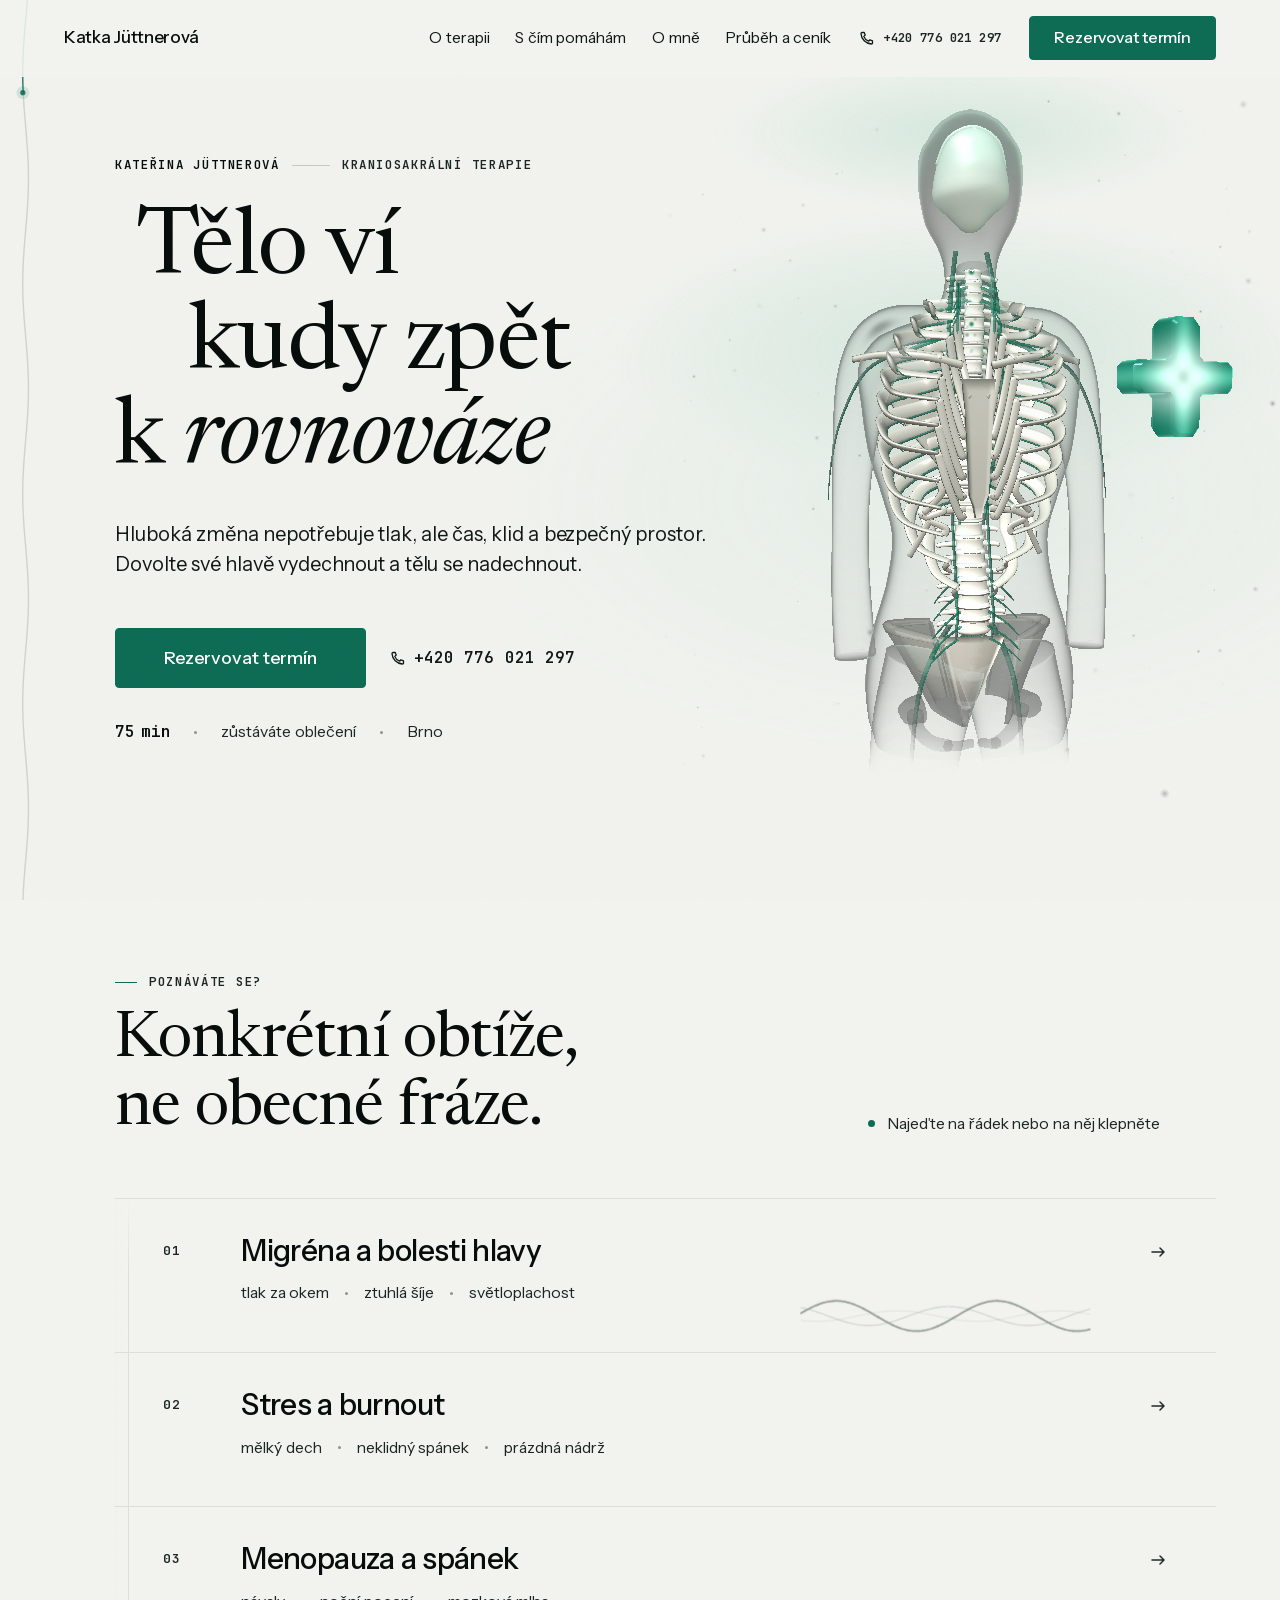
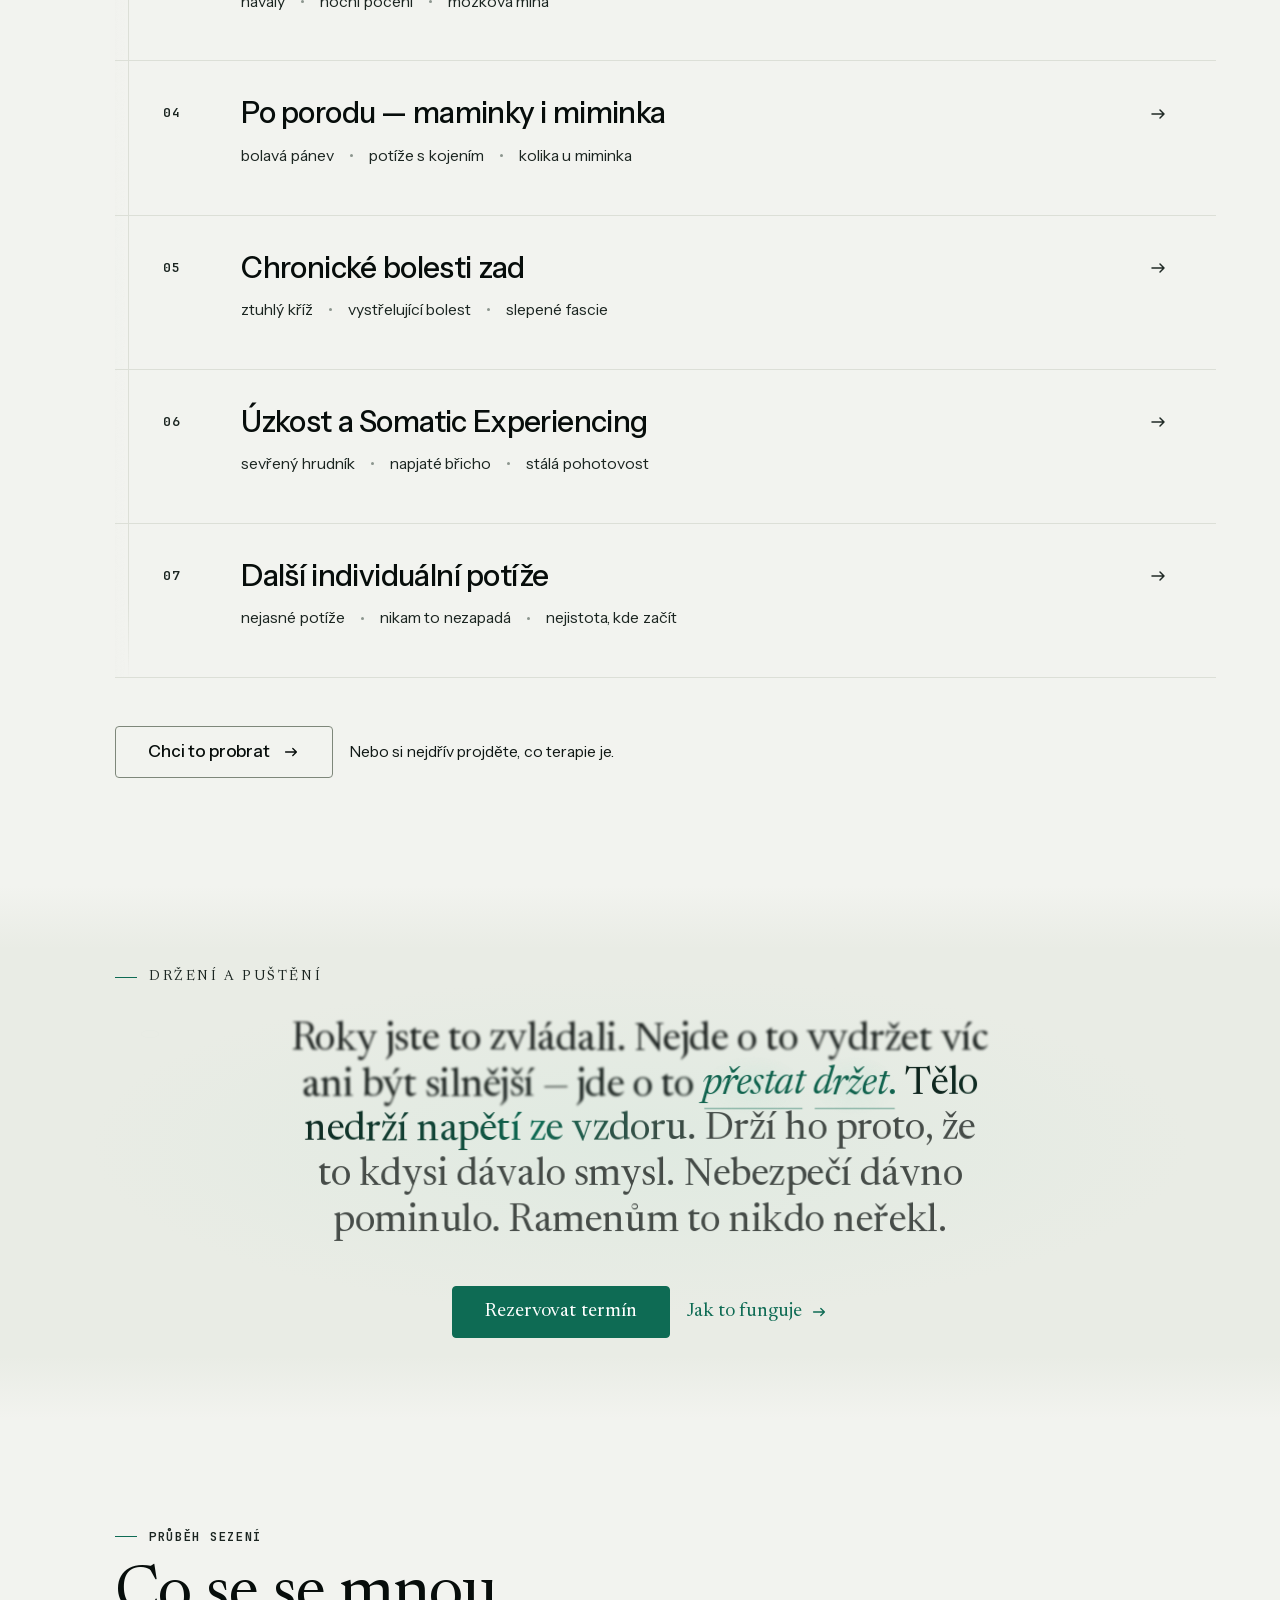
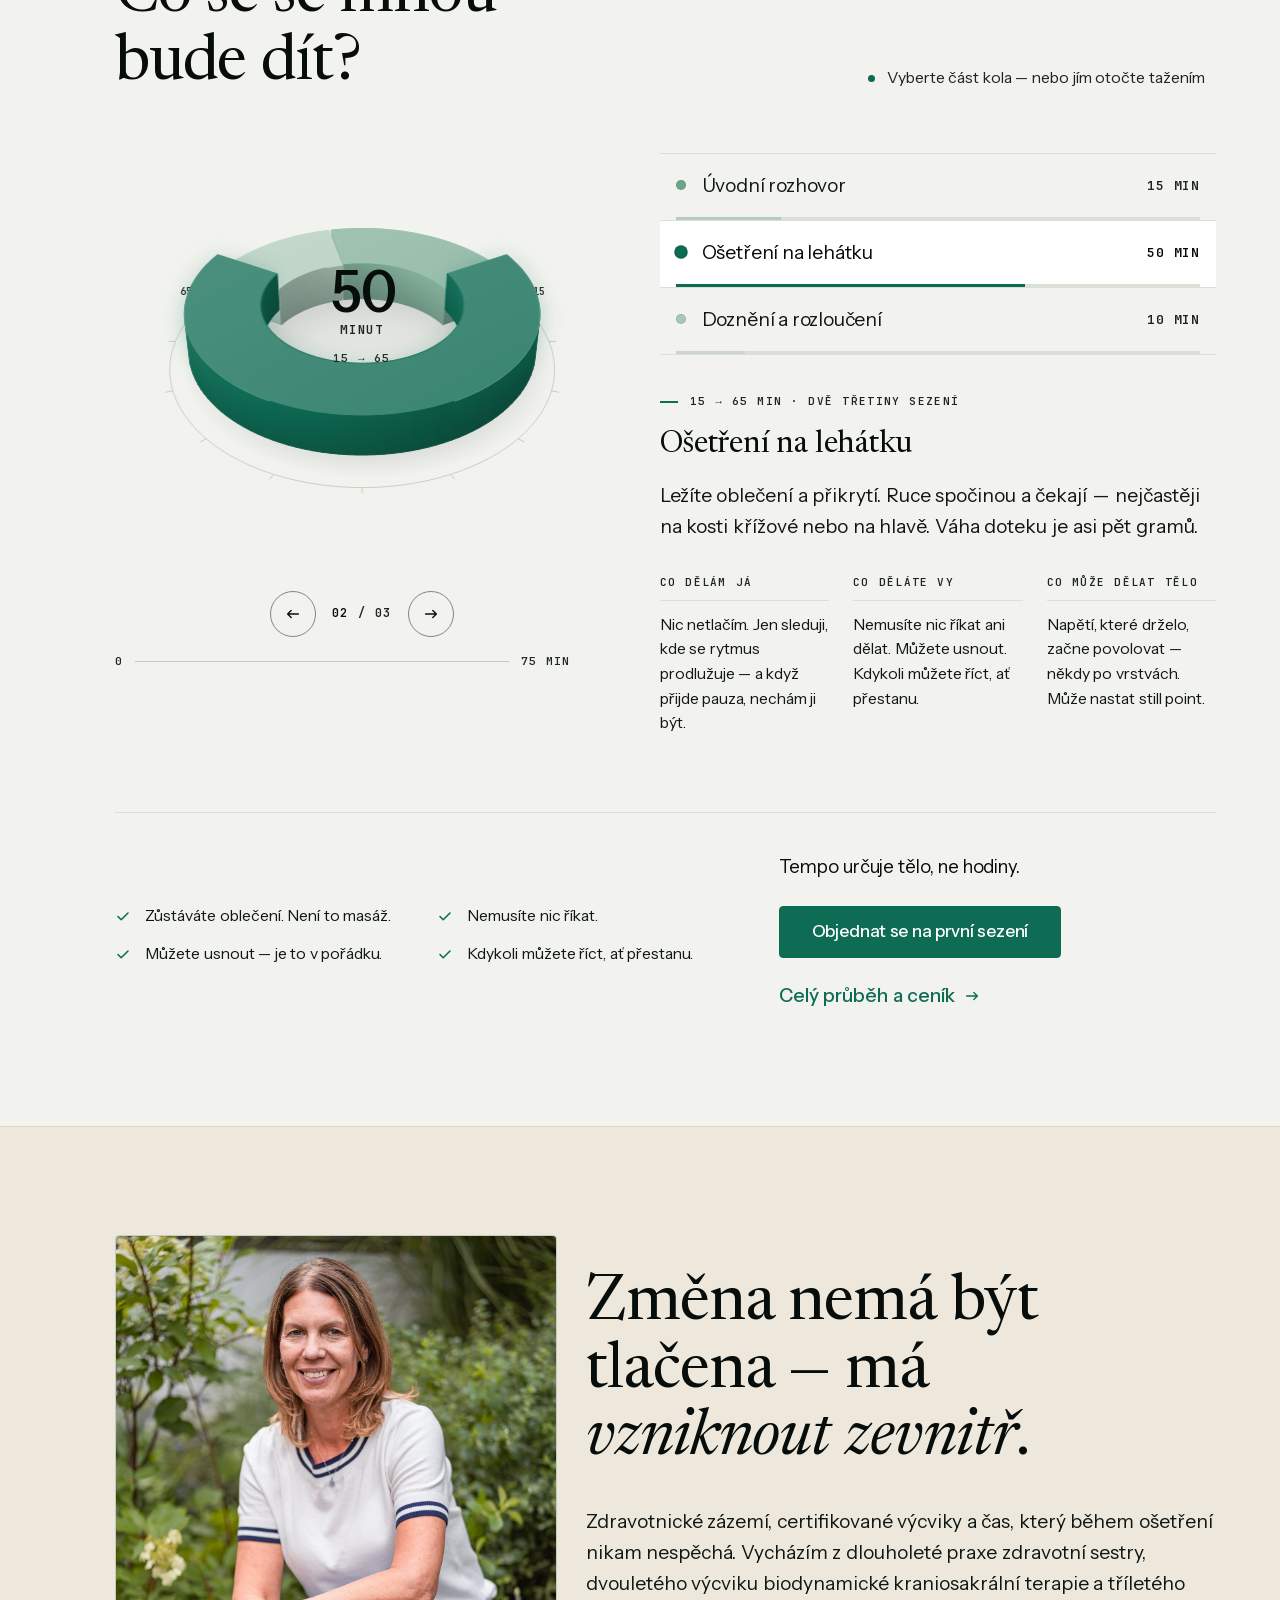
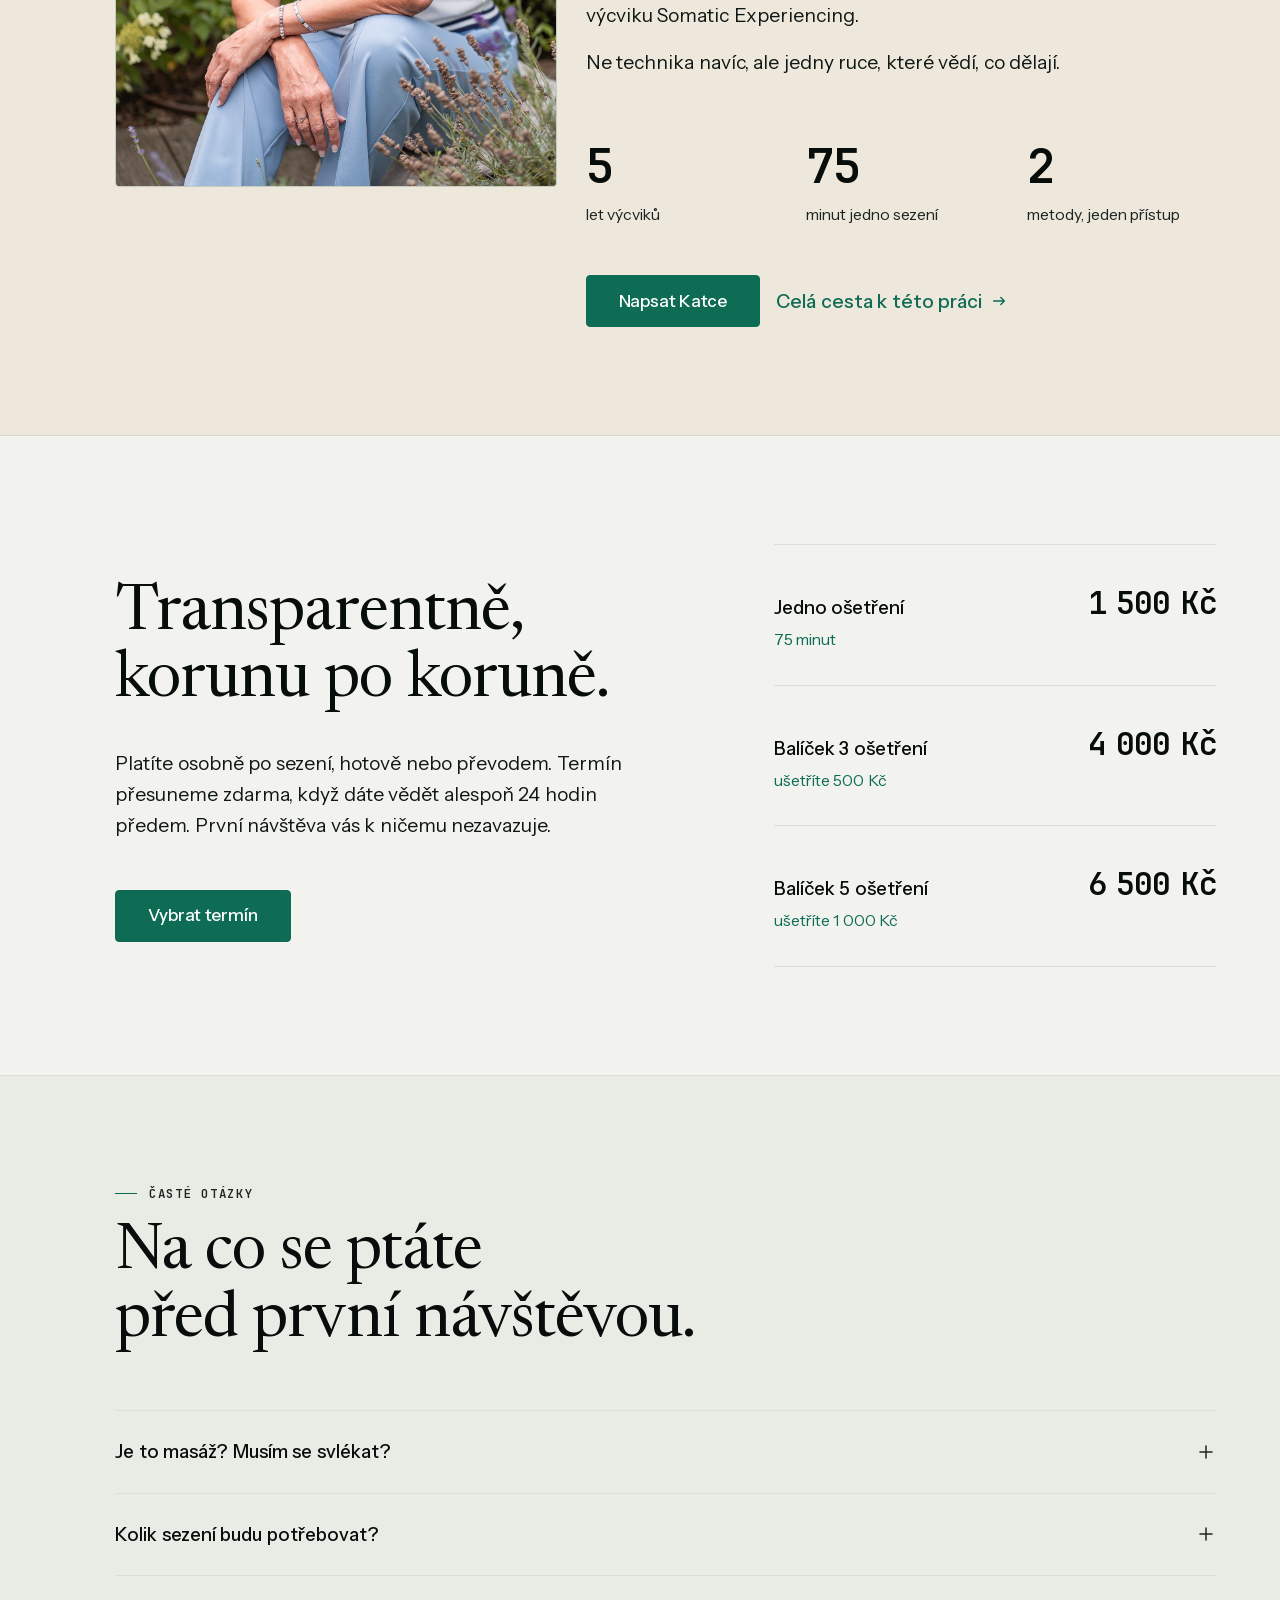
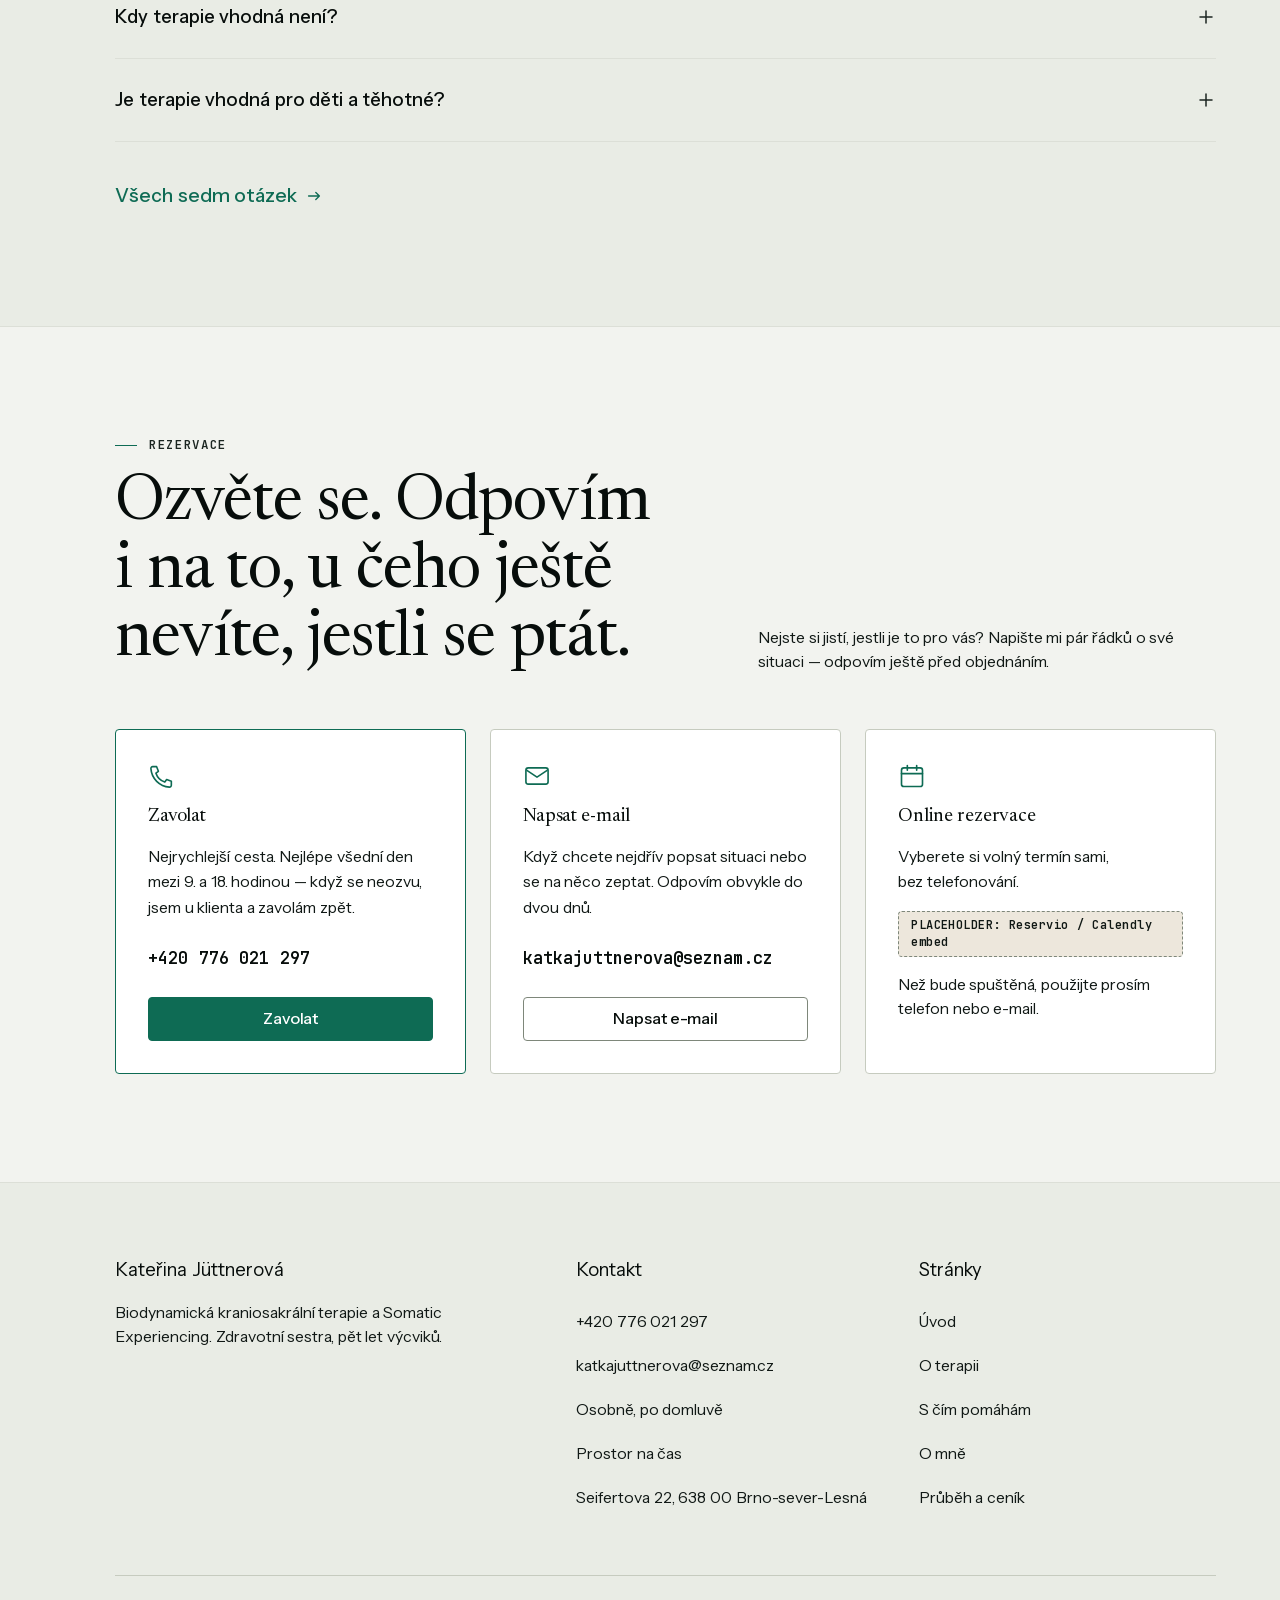
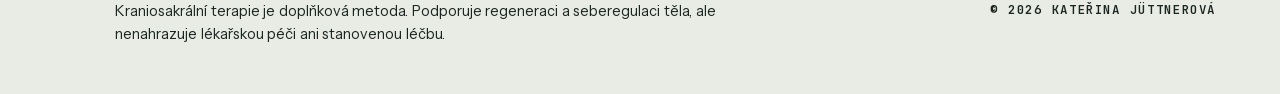
==== commit 0e363432: "Popis změn (např. resize fotky, security headers, robots.txt)" ====
--- a/index.html
+++ b/index.html
@@ -5,7 +5,7 @@
 <meta name="viewport" content="width=device-width, initial-scale=1, viewport-fit=cover">
 <title>Kraniosakrální terapie Brno — Kateřina Jüttnerová</title>
 <meta name="description" content="Jemná kraniosakrální terapie a Somatic Experiencing. Zdravotní sestra s pětiletým výcvikem. 75 minut, 1 500 Kč, zůstáváte oblečení. Brno a okolí.">
-<link rel="canonical" href="https://www.example.cz/">
+<link rel="canonical" href="https://www.katkajuttnerova.cz/">
 <meta name="theme-color" content="#F2F3EF">
 
 <meta property="og:type" content="website">
@@ -13,7 +13,7 @@
 <meta property="og:title" content="Kraniosakrální terapie — Kateřina Jüttnerová">
 <meta property="og:description" content="Jemná podpora nervového systému. 75 minut, v oblečení, bez spěchu. Zdravotnické zázemí a pět let výcviků.">
 <meta property="og:image" content="assets/og.png">
-<meta property="og:url" content="https://www.example.cz/">
+<meta property="og:url" content="https://www.katkajuttnerova.cz/">
 <meta name="twitter:card" content="summary_large_image">
 
 <link rel="icon" href="assets/favicon.svg" type="image/svg+xml">
